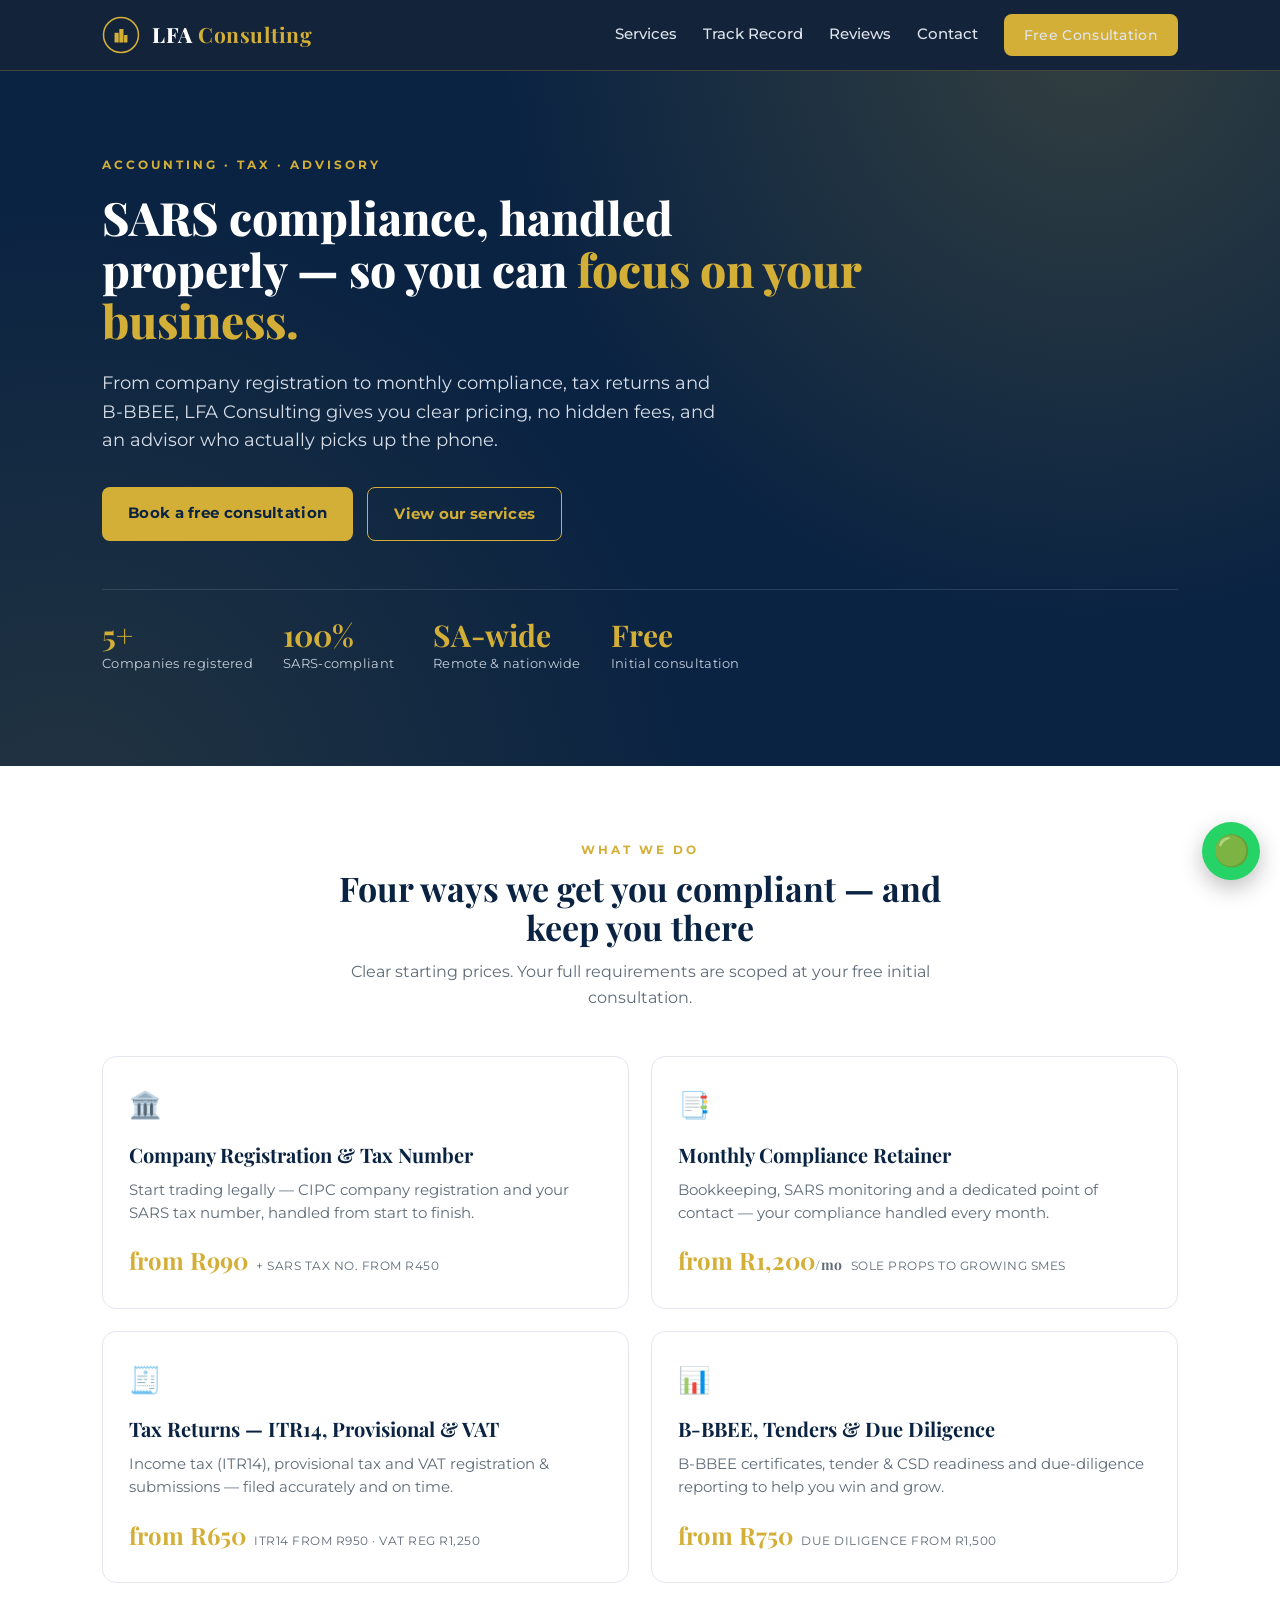
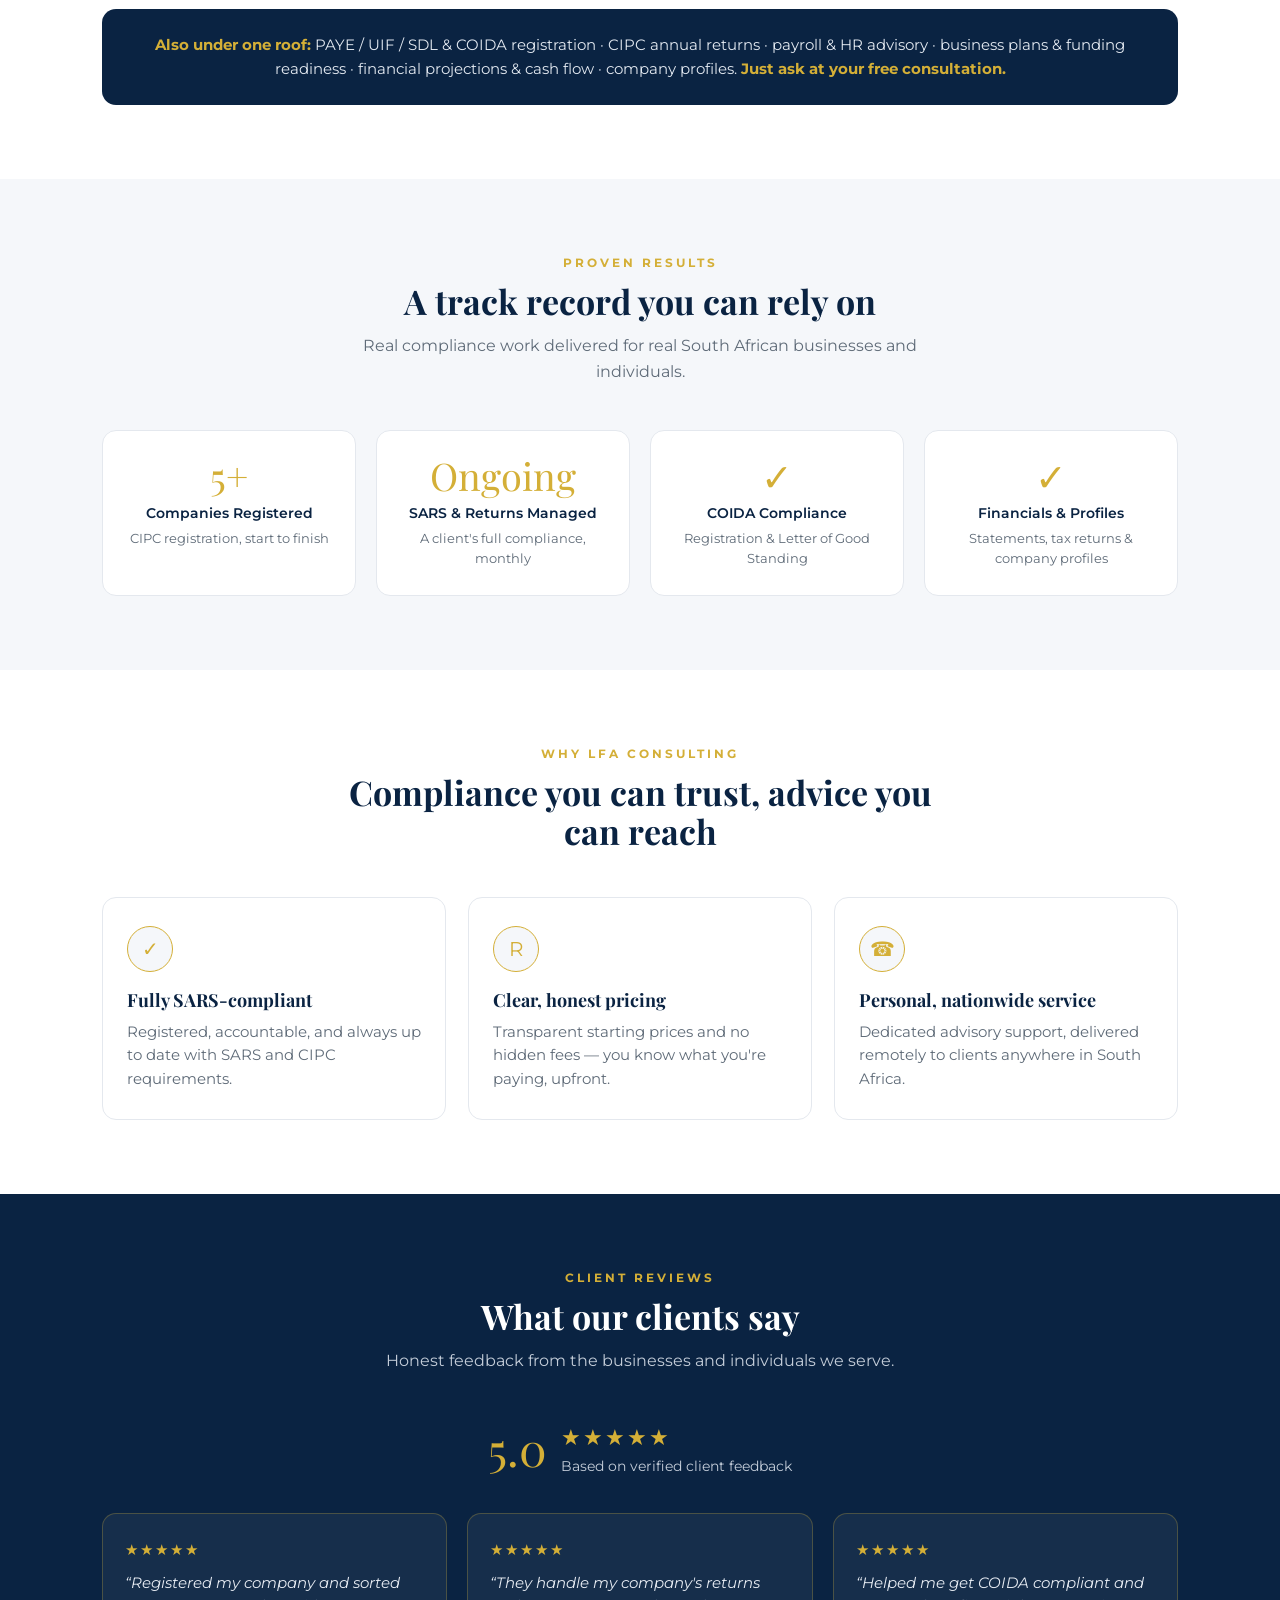
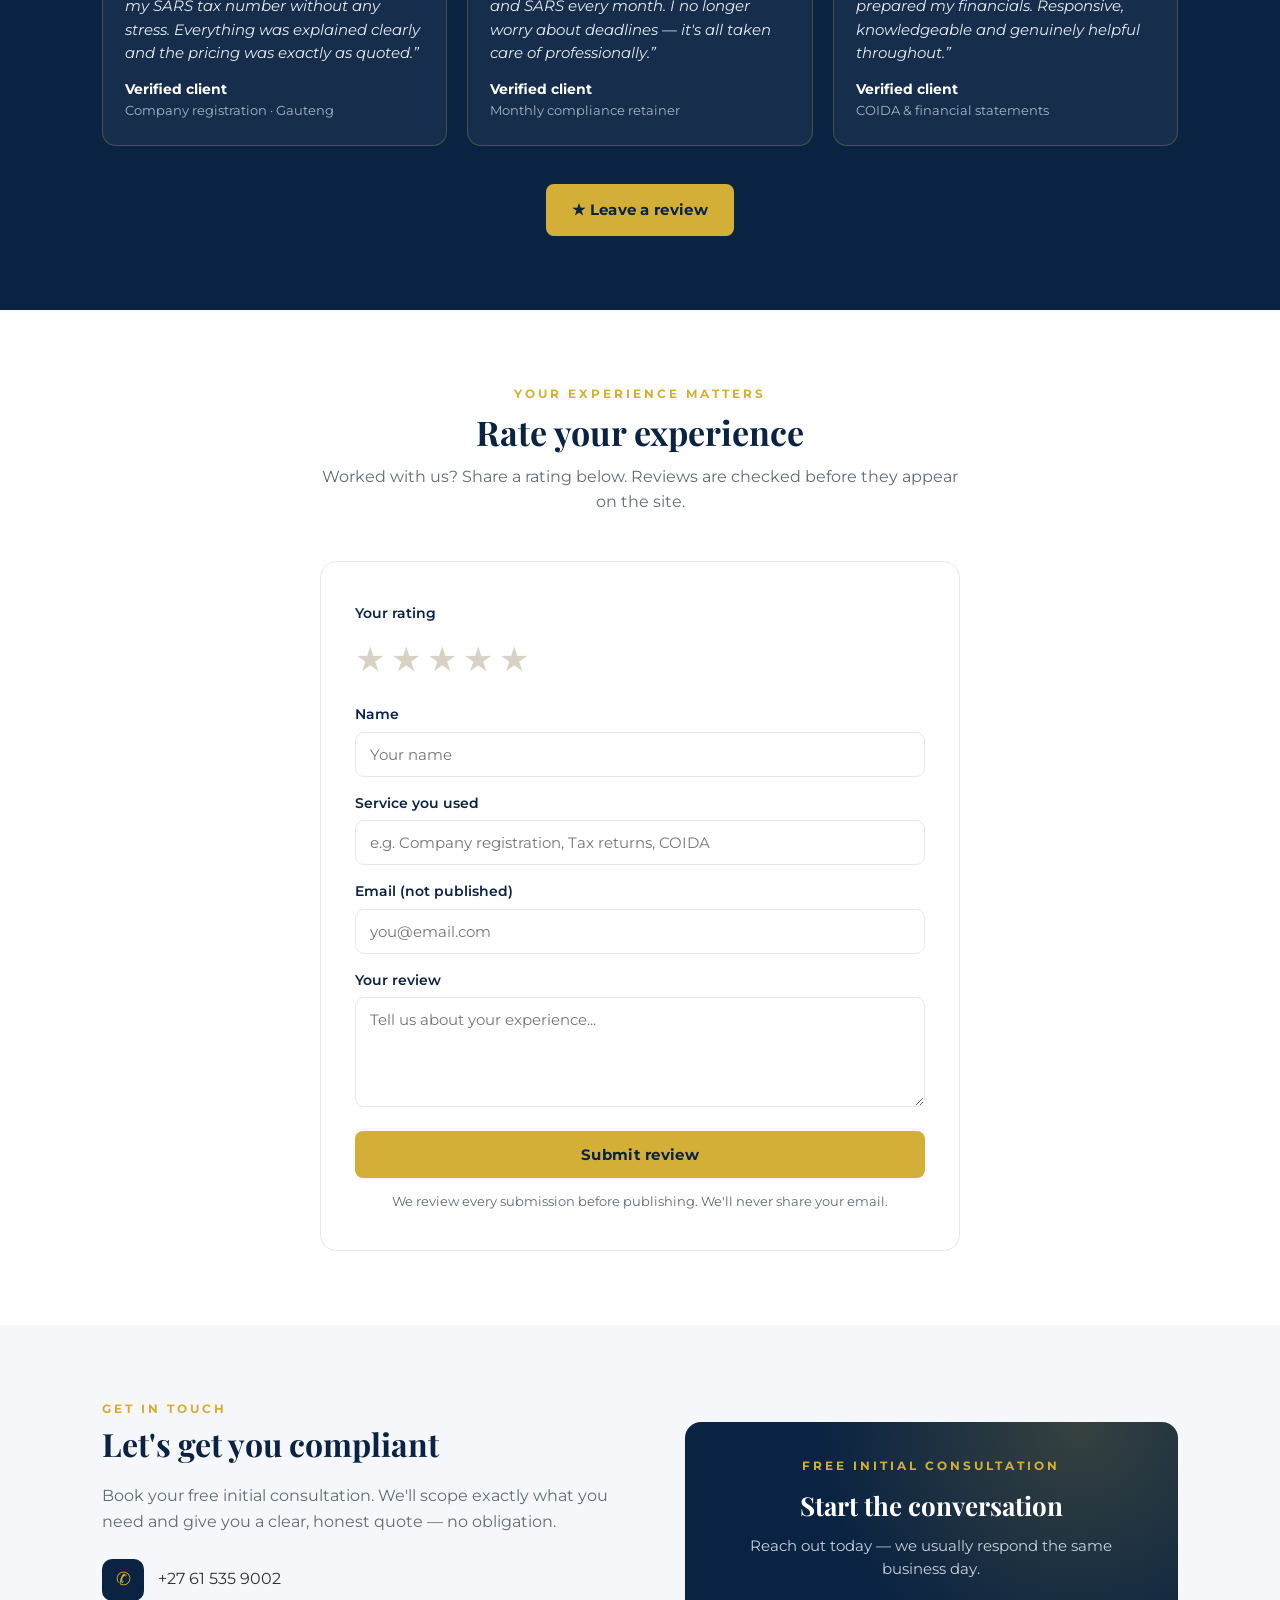
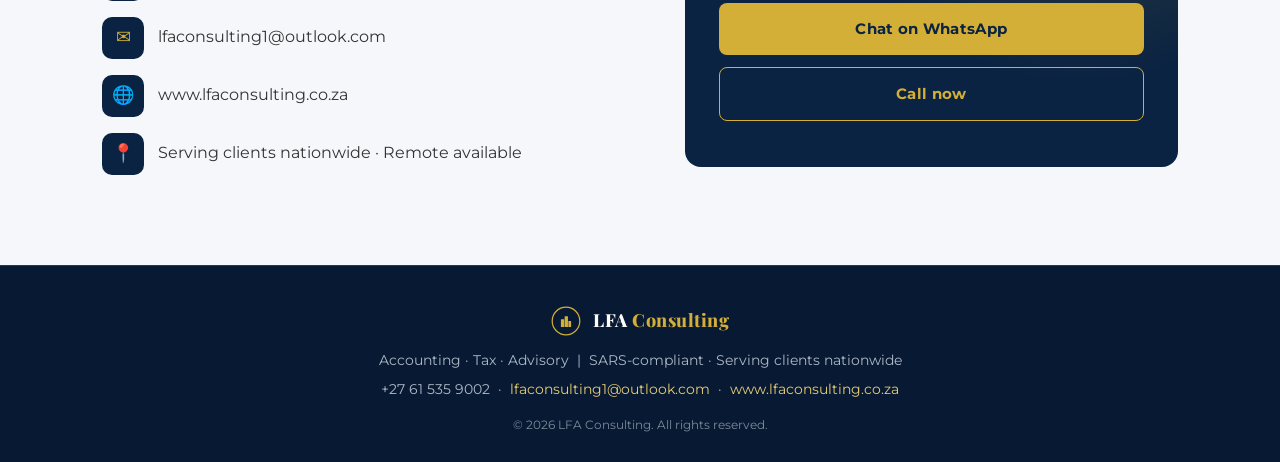
==== index.html @ 78542f68 "Add LFA Consulting website (navy/gold brand, services, reviews, contact) Co-Authored-By: Claude Opus" ====
<!DOCTYPE html>
<html lang="en">
<head>
<meta charset="UTF-8">
<meta name="viewport" content="width=device-width, initial-scale=1.0">
<title>LFA Consulting — Accounting, Tax &amp; Advisory | SARS Compliance Nationwide</title>
<meta name="description" content="LFA Consulting: SARS-compliant accounting, tax and business advisory. Company registration, tax returns, monthly compliance retainers, B-BBEE and tenders. Free initial consultation, nationwide.">
<link rel="preconnect" href="https://fonts.googleapis.com">
<link rel="preconnect" href="https://fonts.gstatic.com" crossorigin>
<link href="https://fonts.googleapis.com/css2?family=Playfair+Display:wght@600;700;800&family=Montserrat:wght@400;500;600;700&display=swap" rel="stylesheet">
<style>
  :root{
    --navy:#0A2342; --navy-2:#081a33; --gold:#D4AF37; --gold-soft:#E6CC74;
    --ink:#333333; --muted:#5f6b78; --line:#e4e8ee; --cream:#f5f7fa; --bg:#ffffff;
  }
  *{margin:0;padding:0;box-sizing:border-box;}
  html{scroll-behavior:smooth;}
  body{font-family:'Montserrat',Arial,sans-serif;color:var(--ink);background:var(--bg);line-height:1.6;-webkit-font-smoothing:antialiased;}
  h1,h2,h3,.serif{font-family:'Playfair Display',Georgia,serif;}
  a{color:inherit;text-decoration:none;}
  .wrap{max-width:1120px;margin:0 auto;padding:0 22px;}
  .gold{color:var(--gold);}
  .btn{display:inline-block;background:var(--gold);color:var(--navy);font-weight:700;padding:14px 26px;border-radius:8px;
    letter-spacing:.3px;transition:.2s;border:none;cursor:pointer;font-size:15px;font-family:inherit;}
  .btn:hover{background:var(--gold-soft);transform:translateY(-1px);}
  .btn-ghost{background:transparent;border:1.6px solid var(--gold);color:var(--gold);}
  .btn-ghost:hover{background:var(--gold);color:var(--navy);}
  .eyebrow{font-size:12px;letter-spacing:3px;text-transform:uppercase;color:var(--gold);font-weight:700;}

  /* NAV */
  header.nav{position:sticky;top:0;z-index:50;background:rgba(12,28,51,.97);backdrop-filter:blur(6px);
    border-bottom:1px solid rgba(212,175,55,.25);}
  .nav .wrap{display:flex;align-items:center;justify-content:space-between;height:70px;}
  .logo{display:flex;align-items:center;gap:12px;color:#fff;}
  .logo .nm{font-family:'Playfair Display',serif;font-weight:800;font-size:21px;letter-spacing:.5px;}
  .logo .nm b{color:var(--gold);}
  .navlinks{display:flex;gap:26px;align-items:center;}
  .navlinks a{color:#dfe5ee;font-size:14.5px;font-weight:500;}
  .navlinks a:hover{color:var(--gold);}
  .navlinks .btn{padding:10px 20px;font-size:14px;}
  .burger{display:none;background:none;border:none;color:#fff;font-size:26px;cursor:pointer;}

  /* HERO */
  .hero{background:var(--navy);color:#fff;position:relative;overflow:hidden;
    background-image:radial-gradient(circle at 85% -5%, rgba(212,175,55,.20), transparent 45%),
                     radial-gradient(circle at 5% 110%, rgba(212,175,55,.12), transparent 45%);}
  .hero .wrap{padding:84px 22px 90px;position:relative;z-index:2;}
  .hero h1{font-size:46px;line-height:1.12;font-weight:800;max-width:760px;margin:18px 0 0;}
  .hero h1 span{color:var(--gold);}
  .hero p.lead{font-size:18px;color:#d7dee8;max-width:620px;margin:22px 0 32px;}
  .hero .cta-row{display:flex;gap:14px;flex-wrap:wrap;}
  .trust{display:flex;gap:30px;flex-wrap:wrap;margin-top:48px;padding-top:30px;border-top:1px solid rgba(255,255,255,.12);}
  .trust .t{min-width:120px;}
  .trust .t b{font-family:'Playfair Display',serif;font-size:30px;color:var(--gold);display:block;line-height:1;}
  .trust .t span{font-size:13px;color:#c4cdd9;letter-spacing:.3px;}

  /* SECTION */
  section{padding:74px 0;}
  .sec-head{text-align:center;max-width:640px;margin:0 auto 46px;}
  .sec-head h2{font-size:34px;color:var(--navy);margin:10px 0 12px;line-height:1.15;}
  .sec-head p{color:var(--muted);font-size:16px;}

  /* SERVICES */
  .cards{display:grid;grid-template-columns:repeat(2,1fr);gap:22px;}
  .scard{background:#fff;border:1px solid var(--line);border-radius:14px;padding:28px 26px;position:relative;transition:.2s;}
  .scard:hover{box-shadow:0 14px 36px rgba(12,28,51,.10);transform:translateY(-3px);border-color:var(--gold-soft);}
  .scard .ic{font-size:26px;}
  .scard h3{font-size:20px;color:var(--navy);margin:12px 0 8px;}
  .scard p{color:var(--muted);font-size:14.5px;}
  .scard .from{margin-top:16px;display:flex;align-items:baseline;gap:8px;}
  .scard .from b{font-family:'Playfair Display',serif;font-size:24px;color:var(--gold);}
  .scard .from small{font-size:12px;text-transform:uppercase;letter-spacing:.5px;color:var(--muted);}
  .alsobar{margin-top:26px;background:var(--navy);color:#e3e9f1;border-radius:14px;padding:24px 30px;font-size:15px;text-align:center;}
  .alsobar b{color:var(--gold);}

  /* TRACK RECORD */
  .record{background:var(--cream);}
  .rgrid{display:grid;grid-template-columns:repeat(4,1fr);gap:20px;margin-top:10px;}
  .ritem{background:#fff;border:1px solid var(--line);border-radius:14px;padding:26px 22px;text-align:center;}
  .ritem .n{font-family:'Playfair Display',serif;font-size:38px;color:var(--gold);line-height:1;}
  .ritem .l{font-size:13.5px;color:var(--navy);font-weight:600;margin-top:8px;}
  .ritem .d{font-size:12.5px;color:var(--muted);margin-top:4px;}

  /* WHY */
  .why-grid{display:grid;grid-template-columns:repeat(3,1fr);gap:22px;}
  .why-c{padding:28px 24px;border-radius:14px;background:#fff;border:1px solid var(--line);}
  .why-c .b{width:46px;height:46px;border-radius:50%;background:var(--cream);border:1.6px solid var(--gold);
    display:flex;align-items:center;justify-content:center;color:var(--gold);font-size:20px;margin-bottom:14px;}
  .why-c h3{font-size:18px;color:var(--navy);margin-bottom:6px;}
  .why-c p{color:var(--muted);font-size:14.5px;}

  /* REVIEWS */
  .reviews{background:var(--navy);color:#fff;}
  .reviews .sec-head h2{color:#fff;}
  .reviews .sec-head p{color:#c4cdd9;}
  .rev-summary{display:flex;align-items:center;justify-content:center;gap:14px;margin-bottom:36px;flex-wrap:wrap;}
  .rev-summary .big{font-family:'Playfair Display',serif;font-size:46px;color:var(--gold);line-height:1;}
  .rev-summary .stars{color:var(--gold);font-size:22px;letter-spacing:2px;}
  .rev-summary .cnt{color:#c4cdd9;font-size:14px;}
  .revgrid{display:grid;grid-template-columns:repeat(3,1fr);gap:20px;}
  .revcard{background:rgba(255,255,255,.05);border:1px solid rgba(212,175,55,.28);border-radius:14px;padding:24px 22px;}
  .revcard .stars{color:var(--gold);font-size:15px;letter-spacing:2px;margin-bottom:10px;}
  .revcard p{font-size:14.5px;color:#e7ecf3;font-style:italic;}
  .revcard .who{margin-top:14px;font-size:13.5px;}
  .revcard .who b{color:#fff;}
  .revcard .who span{color:#a9b4c4;display:block;font-size:12.5px;}
  .rev-cta{text-align:center;margin-top:38px;}

  /* FORM */
  .form-wrap{max-width:640px;margin:0 auto;background:#fff;border:1px solid var(--line);border-radius:16px;padding:38px 34px;}
  .stars-input{display:flex;gap:6px;font-size:34px;color:#d7d2c4;cursor:pointer;margin:6px 0 18px;}
  .stars-input .s{transition:.15s;}
  .stars-input .s.on{color:var(--gold);}
  .field{margin-bottom:16px;}
  .field label{display:block;font-size:13.5px;font-weight:600;color:var(--navy);margin-bottom:6px;}
  .field input,.field textarea{width:100%;border:1.4px solid var(--line);border-radius:9px;padding:12px 14px;font-family:inherit;font-size:15px;color:var(--ink);background:var(--bg);}
  .field input:focus,.field textarea:focus{outline:none;border-color:var(--gold);background:#fff;}
  .field textarea{min-height:110px;resize:vertical;}
  .form-note{font-size:12.5px;color:var(--muted);margin-top:14px;text-align:center;}
  .ok-msg{display:none;background:#eaf6ed;border:1px solid #b7e0c2;color:#1c6b34;padding:16px;border-radius:10px;text-align:center;font-size:14.5px;margin-top:16px;}

  /* CONTACT */
  .contact{background:var(--cream);}
  .cgrid{display:grid;grid-template-columns:1.1fr 1fr;gap:40px;align-items:center;}
  .cinfo h2{font-size:32px;color:var(--navy);margin-bottom:14px;}
  .cinfo p{color:var(--muted);margin-bottom:24px;font-size:16px;}
  .cline{display:flex;align-items:center;gap:14px;margin-bottom:16px;font-size:15.5px;}
  .cline .k{width:42px;height:42px;border-radius:10px;background:var(--navy);color:var(--gold);display:flex;align-items:center;justify-content:center;font-size:18px;flex:0 0 auto;}
  .cline a:hover{color:var(--gold);}
  .cpanel{background:var(--navy);color:#fff;border-radius:16px;padding:34px;text-align:center;
    background-image:radial-gradient(circle at 80% 0%, rgba(212,175,55,.22), transparent 50%);}
  .cpanel .eyebrow{margin-bottom:10px;}
  .cpanel h3{font-size:26px;margin-bottom:8px;}
  .cpanel p{color:#c8d1dd;font-size:14.5px;margin-bottom:22px;}
  .cpanel .btn{width:100%;margin-bottom:12px;}

  /* FOOTER */
  footer{background:var(--navy-2);color:#aeb8c6;padding:40px 0 28px;text-align:center;font-size:13.5px;border-top:1px solid rgba(212,175,55,.2);}
  footer .logo{justify-content:center;margin-bottom:14px;}
  footer a{color:var(--gold-soft);}

  /* WHATSAPP FLOAT */
  .wa{position:fixed;right:20px;bottom:20px;z-index:60;background:#25D366;color:#fff;width:58px;height:58px;border-radius:50%;
    display:flex;align-items:center;justify-content:center;font-size:30px;box-shadow:0 8px 22px rgba(0,0,0,.25);transition:.2s;}
  .wa:hover{transform:scale(1.08);}

  @media(max-width:860px){
    .navlinks{display:none;} .burger{display:block;}
    .navlinks.open{display:flex;position:absolute;top:70px;left:0;right:0;flex-direction:column;background:var(--navy);padding:18px 22px;gap:16px;border-bottom:1px solid rgba(212,175,55,.25);}
    .hero h1{font-size:34px;} .cards,.why-grid,.revgrid{grid-template-columns:1fr;}
    .rgrid{grid-template-columns:1fr 1fr;} .cgrid{grid-template-columns:1fr;} .sec-head h2{font-size:27px;}
  }
</style>
</head>
<body>

<!-- NAV -->
<header class="nav">
  <div class="wrap">
    <a class="logo" href="#top">
      <svg width="38" height="38" viewBox="0 0 100 100" fill="none">
        <circle cx="50" cy="50" r="46" stroke="#D4AF37" stroke-width="4"/>
        <g fill="#D4AF37"><rect x="33" y="44" width="11" height="26" rx="1"/><rect x="45.5" y="34" width="11" height="36" rx="1"/><rect x="58" y="50" width="9" height="20" rx="1"/></g>
      </svg>
      <span class="nm">LFA <b>Consulting</b></span>
    </a>
    <nav class="navlinks" id="menu">
      <a href="#services">Services</a>
      <a href="#record">Track Record</a>
      <a href="#reviews">Reviews</a>
      <a href="#contact">Contact</a>
      <a href="#contact" class="btn">Free Consultation</a>
    </nav>
    <button class="burger" onclick="document.getElementById('menu').classList.toggle('open')">☰</button>
  </div>
</header>

<!-- HERO -->
<section class="hero" id="top" style="padding:0">
  <div class="wrap">
    <div class="eyebrow">Accounting · Tax · Advisory</div>
    <h1>SARS compliance, handled properly — so you can <span>focus on your business.</span></h1>
    <p class="lead">From company registration to monthly compliance, tax returns and B-BBEE, LFA Consulting gives you clear pricing, no hidden fees, and an advisor who actually picks up the phone.</p>
    <div class="cta-row">
      <a href="#contact" class="btn">Book a free consultation</a>
      <a href="#services" class="btn btn-ghost">View our services</a>
    </div>
    <div class="trust">
      <div class="t"><b>5+</b><span>Companies registered</span></div>
      <div class="t"><b>100%</b><span>SARS-compliant</span></div>
      <div class="t"><b>SA-wide</b><span>Remote &amp; nationwide</span></div>
      <div class="t"><b>Free</b><span>Initial consultation</span></div>
    </div>
  </div>
</section>

<!-- SERVICES -->
<section id="services">
  <div class="wrap">
    <div class="sec-head">
      <div class="eyebrow">What we do</div>
      <h2>Four ways we get you compliant — and keep you there</h2>
      <p>Clear starting prices. Your full requirements are scoped at your free initial consultation.</p>
    </div>
    <div class="cards">
      <div class="scard">
        <div class="ic">🏛️</div>
        <h3>Company Registration &amp; Tax Number</h3>
        <p>Start trading legally — CIPC company registration and your SARS tax number, handled from start to finish.</p>
        <div class="from"><b>from R990</b><small>+ SARS Tax No. from R450</small></div>
      </div>
      <div class="scard">
        <div class="ic">📑</div>
        <h3>Monthly Compliance Retainer</h3>
        <p>Bookkeeping, SARS monitoring and a dedicated point of contact — your compliance handled every month.</p>
        <div class="from"><b>from R1,200<small style="font-size:14px;text-transform:none">/mo</small></b><small>Sole props to growing SMEs</small></div>
      </div>
      <div class="scard">
        <div class="ic">🧾</div>
        <h3>Tax Returns — ITR14, Provisional &amp; VAT</h3>
        <p>Income tax (ITR14), provisional tax and VAT registration &amp; submissions — filed accurately and on time.</p>
        <div class="from"><b>from R650</b><small>ITR14 from R950 · VAT reg R1,250</small></div>
      </div>
      <div class="scard">
        <div class="ic">📊</div>
        <h3>B-BBEE, Tenders &amp; Due Diligence</h3>
        <p>B-BBEE certificates, tender &amp; CSD readiness and due-diligence reporting to help you win and grow.</p>
        <div class="from"><b>from R750</b><small>Due diligence from R1,500</small></div>
      </div>
    </div>
    <div class="alsobar">
      <b>Also under one roof:</b> PAYE / UIF / SDL &amp; COIDA registration · CIPC annual returns · payroll &amp; HR advisory ·
      business plans &amp; funding readiness · financial projections &amp; cash flow · company profiles.
      <b> Just ask at your free consultation.</b>
    </div>
  </div>
</section>

<!-- TRACK RECORD -->
<section class="record" id="record">
  <div class="wrap">
    <div class="sec-head">
      <div class="eyebrow">Proven results</div>
      <h2>A track record you can rely on</h2>
      <p>Real compliance work delivered for real South African businesses and individuals.</p>
    </div>
    <div class="rgrid">
      <div class="ritem"><div class="n">5+</div><div class="l">Companies Registered</div><div class="d">CIPC registration, start to finish</div></div>
      <div class="ritem"><div class="n">Ongoing</div><div class="l">SARS &amp; Returns Managed</div><div class="d">A client's full compliance, monthly</div></div>
      <div class="ritem"><div class="n">✓</div><div class="l">COIDA Compliance</div><div class="d">Registration &amp; Letter of Good Standing</div></div>
      <div class="ritem"><div class="n">✓</div><div class="l">Financials &amp; Profiles</div><div class="d">Statements, tax returns &amp; company profiles</div></div>
    </div>
  </div>
</section>

<!-- WHY -->
<section id="why">
  <div class="wrap">
    <div class="sec-head">
      <div class="eyebrow">Why LFA Consulting</div>
      <h2>Compliance you can trust, advice you can reach</h2>
    </div>
    <div class="why-grid">
      <div class="why-c"><div class="b">✓</div><h3>Fully SARS-compliant</h3><p>Registered, accountable, and always up to date with SARS and CIPC requirements.</p></div>
      <div class="why-c"><div class="b">R</div><h3>Clear, honest pricing</h3><p>Transparent starting prices and no hidden fees — you know what you're paying, upfront.</p></div>
      <div class="why-c"><div class="b">☎</div><h3>Personal, nationwide service</h3><p>Dedicated advisory support, delivered remotely to clients anywhere in South Africa.</p></div>
    </div>
  </div>
</section>

<!-- REVIEWS -->
<section class="reviews" id="reviews">
  <div class="wrap">
    <div class="sec-head">
      <div class="eyebrow">Client reviews</div>
      <h2>What our clients say</h2>
      <p>Honest feedback from the businesses and individuals we serve.</p>
    </div>

    <div class="rev-summary">
      <div class="big" id="avgScore">5.0</div>
      <div>
        <div class="stars" id="avgStars">★★★★★</div>
        <div class="cnt" id="revCount">Based on verified client feedback</div>
      </div>
    </div>

    <!-- Approved reviews. To add a real one: copy a block, edit the stars/quote/name, paste it in. -->
    <div class="revgrid" id="revGrid">
      <div class="revcard">
        <div class="stars">★★★★★</div>
        <p>“Registered my company and sorted my SARS tax number without any stress. Everything was explained clearly and the pricing was exactly as quoted.”</p>
        <div class="who"><b>Verified client</b><span>Company registration · Gauteng</span></div>
      </div>
      <div class="revcard">
        <div class="stars">★★★★★</div>
        <p>“They handle my company's returns and SARS every month. I no longer worry about deadlines — it's all taken care of professionally.”</p>
        <div class="who"><b>Verified client</b><span>Monthly compliance retainer</span></div>
      </div>
      <div class="revcard">
        <div class="stars">★★★★★</div>
        <p>“Helped me get COIDA compliant and prepared my financials. Responsive, knowledgeable and genuinely helpful throughout.”</p>
        <div class="who"><b>Verified client</b><span>COIDA &amp; financial statements</span></div>
      </div>
    </div>

    <div class="rev-cta">
      <a href="#review-form" class="btn">★ Leave a review</a>
    </div>
  </div>
</section>

<!-- LEAVE A REVIEW -->
<section id="review-form">
  <div class="wrap">
    <div class="sec-head">
      <div class="eyebrow">Your experience matters</div>
      <h2>Rate your experience</h2>
      <p>Worked with us? Share a rating below. Reviews are checked before they appear on the site.</p>
    </div>

    <div class="form-wrap">
      <!-- IMPORTANT: replace the action URL with your own free Formspree endpoint (see setup notes). -->
      <form id="reviewForm" action="https://formspree.io/f/YOUR_FORM_ID" method="POST">
        <label style="font-size:13.5px;font-weight:600;color:var(--navy);">Your rating</label>
        <div class="stars-input" id="starInput">
          <span class="s" data-v="1">★</span><span class="s" data-v="2">★</span><span class="s" data-v="3">★</span><span class="s" data-v="4">★</span><span class="s" data-v="5">★</span>
        </div>
        <input type="hidden" name="rating" id="ratingField" value="">

        <div class="field"><label>Name</label><input type="text" name="name" required placeholder="Your name"></div>
        <div class="field"><label>Service you used</label><input type="text" name="service" placeholder="e.g. Company registration, Tax returns, COIDA"></div>
        <div class="field"><label>Email (not published)</label><input type="email" name="email" required placeholder="you@email.com"></div>
        <div class="field"><label>Your review</label><textarea name="review" required placeholder="Tell us about your experience..."></textarea></div>

        <button type="submit" class="btn" style="width:100%">Submit review</button>
        <div class="form-note">We review every submission before publishing. We'll never share your email.</div>
      </form>
      <div class="ok-msg" id="okMsg">✓ Thank you! Your review has been sent and will appear after a quick check.</div>
    </div>
  </div>
</section>

<!-- CONTACT -->
<section class="contact" id="contact">
  <div class="wrap">
    <div class="cgrid">
      <div class="cinfo">
        <div class="eyebrow">Get in touch</div>
        <h2>Let's get you compliant</h2>
        <p>Book your free initial consultation. We'll scope exactly what you need and give you a clear, honest quote — no obligation.</p>
        <div class="cline"><div class="k">✆</div><a href="tel:+27615359002">+27 61 535 9002</a></div>
        <div class="cline"><div class="k">✉</div><a href="mailto:lfaconsulting1@outlook.com">lfaconsulting1@outlook.com</a></div>
        <div class="cline"><div class="k">🌐</div><a href="https://www.lfaconsulting.co.za">www.lfaconsulting.co.za</a></div>
        <div class="cline"><div class="k">📍</div><span>Serving clients nationwide · Remote available</span></div>
      </div>
      <div class="cpanel">
        <div class="eyebrow" style="color:var(--gold)">Free initial consultation</div>
        <h3>Start the conversation</h3>
        <p>Reach out today — we usually respond the same business day.</p>
        <a href="https://wa.me/27615359002?text=Hi%20LFA%20Consulting%2C%20I%27d%20like%20a%20free%20consultation." class="btn">Chat on WhatsApp</a>
        <a href="tel:+27615359002" class="btn btn-ghost" style="width:100%">Call now</a>
      </div>
    </div>
  </div>
</section>

<!-- FOOTER -->
<footer>
  <div class="wrap">
    <div class="logo">
      <svg width="30" height="30" viewBox="0 0 100 100" fill="none"><circle cx="50" cy="50" r="46" stroke="#D4AF37" stroke-width="4"/><g fill="#D4AF37"><rect x="33" y="44" width="11" height="26" rx="1"/><rect x="45.5" y="34" width="11" height="36" rx="1"/><rect x="58" y="50" width="9" height="20" rx="1"/></g></svg>
      <span class="nm" style="font-family:'Playfair Display',serif;font-weight:800;font-size:18px;color:#fff;">LFA <span class="gold">Consulting</span></span>
    </div>
    <p>Accounting · Tax · Advisory &nbsp;|&nbsp; SARS-compliant · Serving clients nationwide</p>
    <p style="margin-top:8px">+27 61 535 9002 &nbsp;·&nbsp; <a href="mailto:lfaconsulting1@outlook.com">lfaconsulting1@outlook.com</a> &nbsp;·&nbsp; <a href="https://www.lfaconsulting.co.za">www.lfaconsulting.co.za</a></p>
    <p style="margin-top:14px;font-size:12px;color:#7e8a99">© <span id="yr"></span> LFA Consulting. All rights reserved.</p>
  </div>
</footer>

<a class="wa" href="https://wa.me/27615359002?text=Hi%20LFA%20Consulting%2C%20I%27d%20like%20a%20free%20consultation." title="Chat on WhatsApp">🟢</a>

<script>
  document.getElementById('yr').textContent = new Date().getFullYear();

  // Star rating picker
  var stars = document.querySelectorAll('#starInput .s');
  var ratingField = document.getElementById('ratingField');
  function paint(v){ stars.forEach(function(s){ s.classList.toggle('on', +s.dataset.v <= v); }); }
  stars.forEach(function(s){
    s.addEventListener('mouseenter', function(){ paint(+s.dataset.v); });
    s.addEventListener('click', function(){ ratingField.value = s.dataset.v; paint(+s.dataset.v); });
  });
  document.getElementById('starInput').addEventListener('mouseleave', function(){ paint(+(ratingField.value||0)); });

  // Form submit -> Formspree (AJAX) with graceful fallback
  var form = document.getElementById('reviewForm');
  form.addEventListener('submit', function(e){
    if(!ratingField.value){ e.preventDefault(); alert('Please tap a star rating first.'); return; }
    var action = form.getAttribute('action');
    if(action.indexOf('YOUR_FORM_ID') !== -1){
      // No endpoint configured yet — fall back to opening an email so nothing is lost.
      e.preventDefault();
      var body = 'Rating: '+ratingField.value+'/5%0D%0AName: '+encodeURIComponent(form.name.value)+
                 '%0D%0AService: '+encodeURIComponent(form.service.value)+
                 '%0D%0AEmail: '+encodeURIComponent(form.email.value)+
                 '%0D%0AReview: '+encodeURIComponent(form.review.value);
      window.location.href = 'mailto:lfaconsulting1@outlook.com?subject=New%20website%20review&body='+body;
      return;
    }
    e.preventDefault();
    fetch(action, { method:'POST', body:new FormData(form), headers:{'Accept':'application/json'} })
      .then(function(r){
        if(r.ok){ form.style.display='none'; document.getElementById('okMsg').style.display='block'; }
        else { form.submit(); }
      }).catch(function(){ form.submit(); });
  });
</script>
</body>
</html>
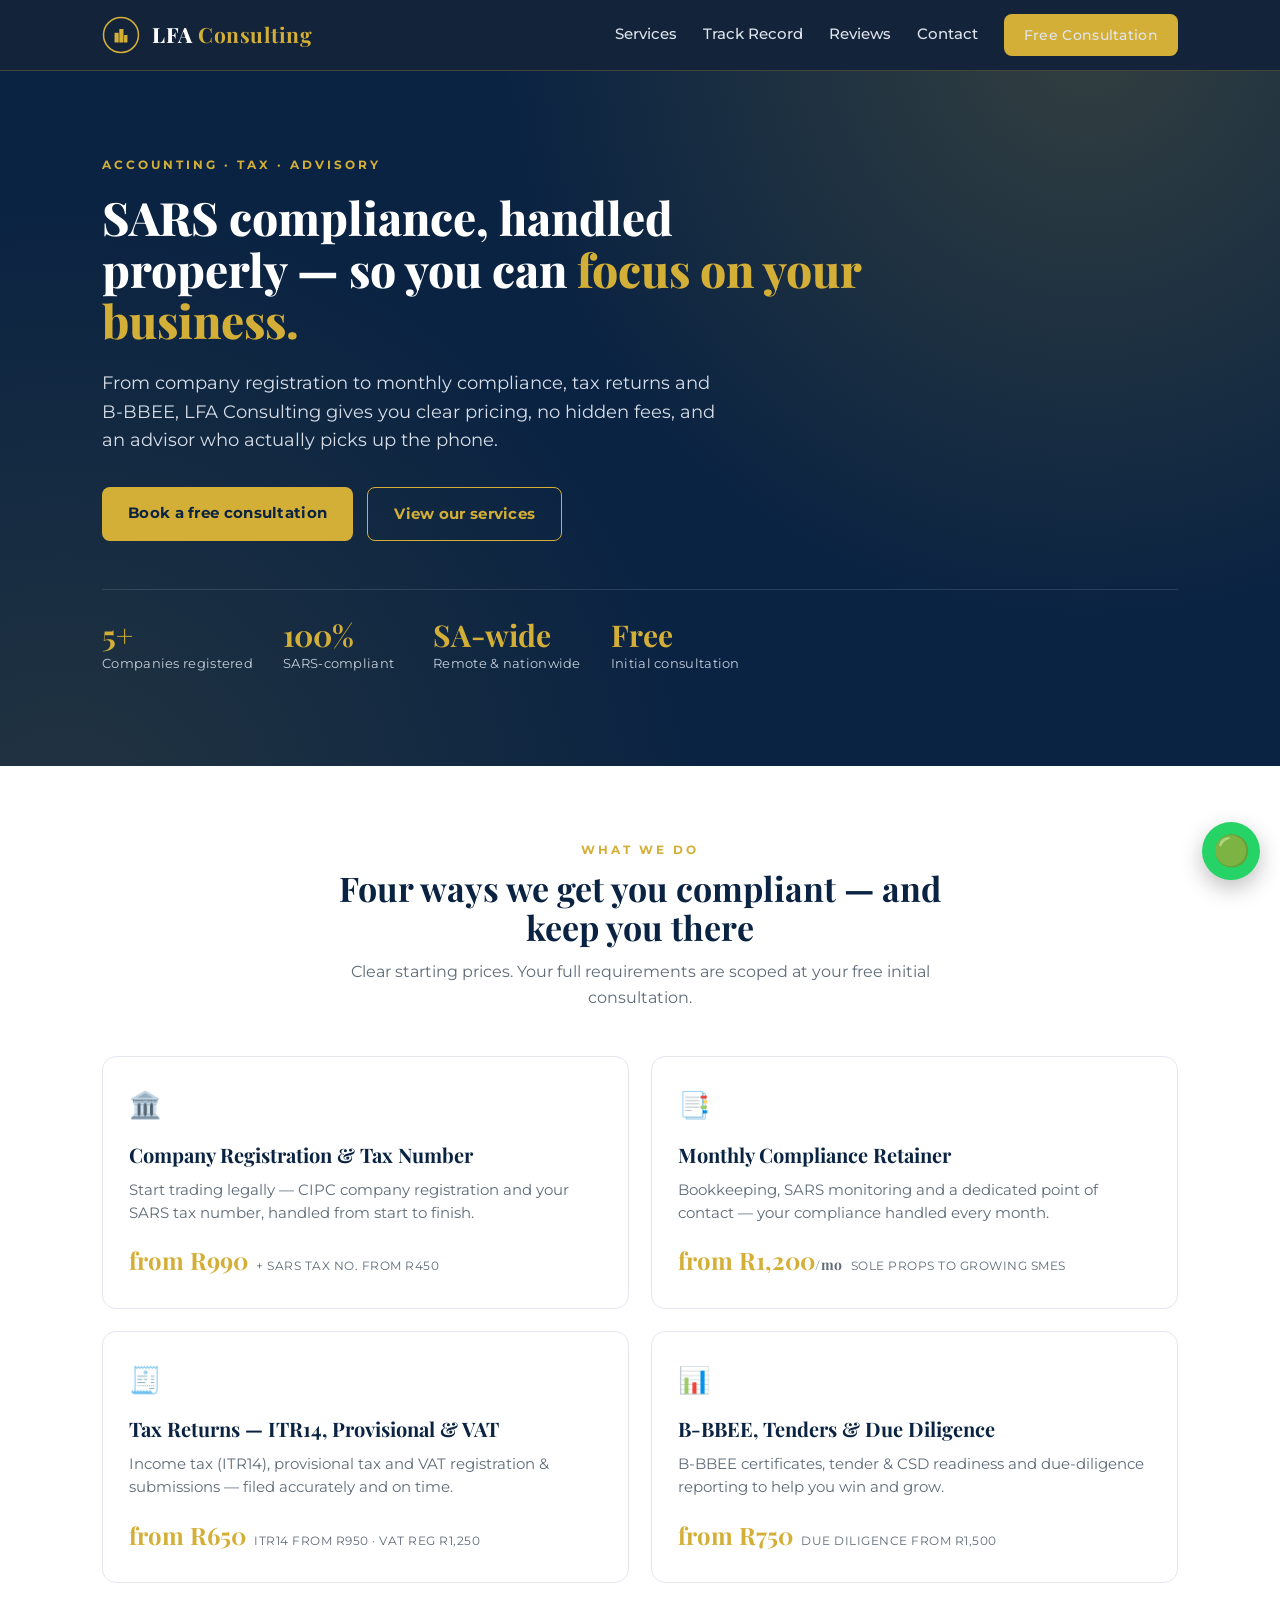
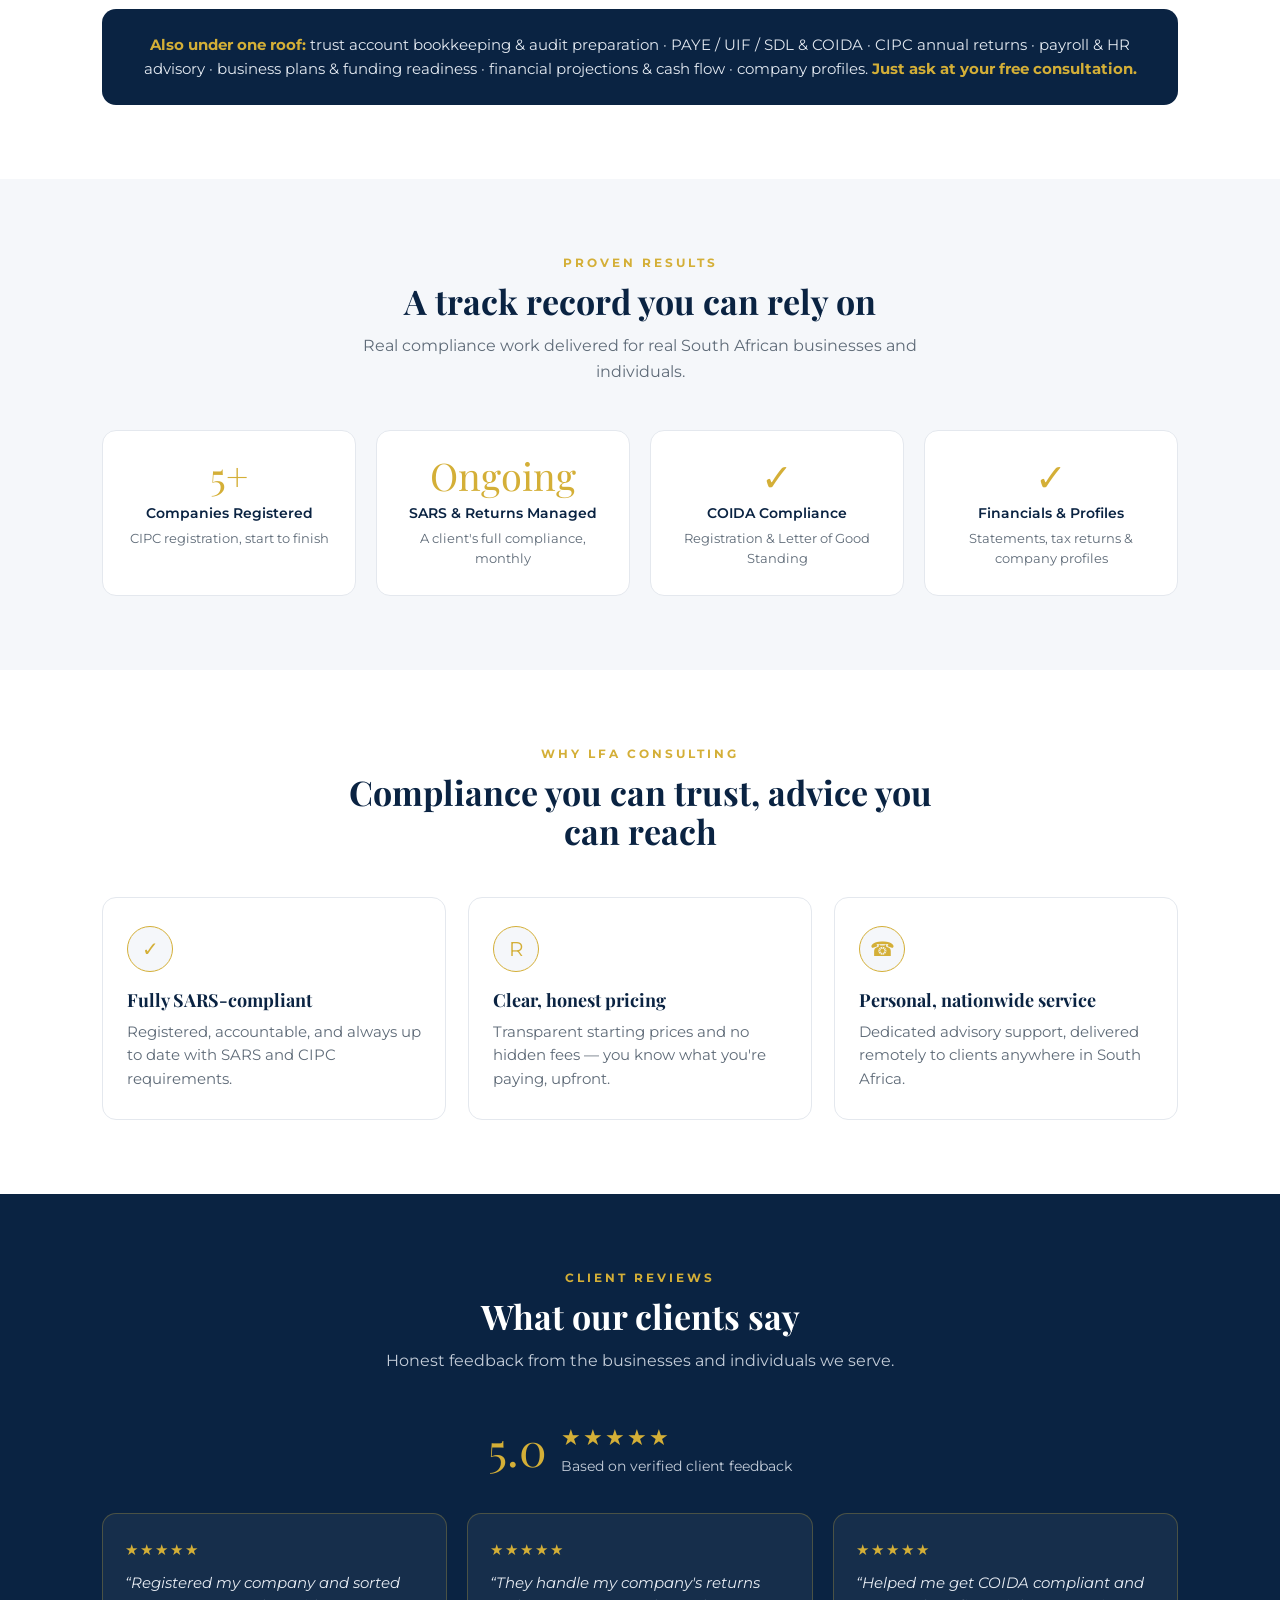
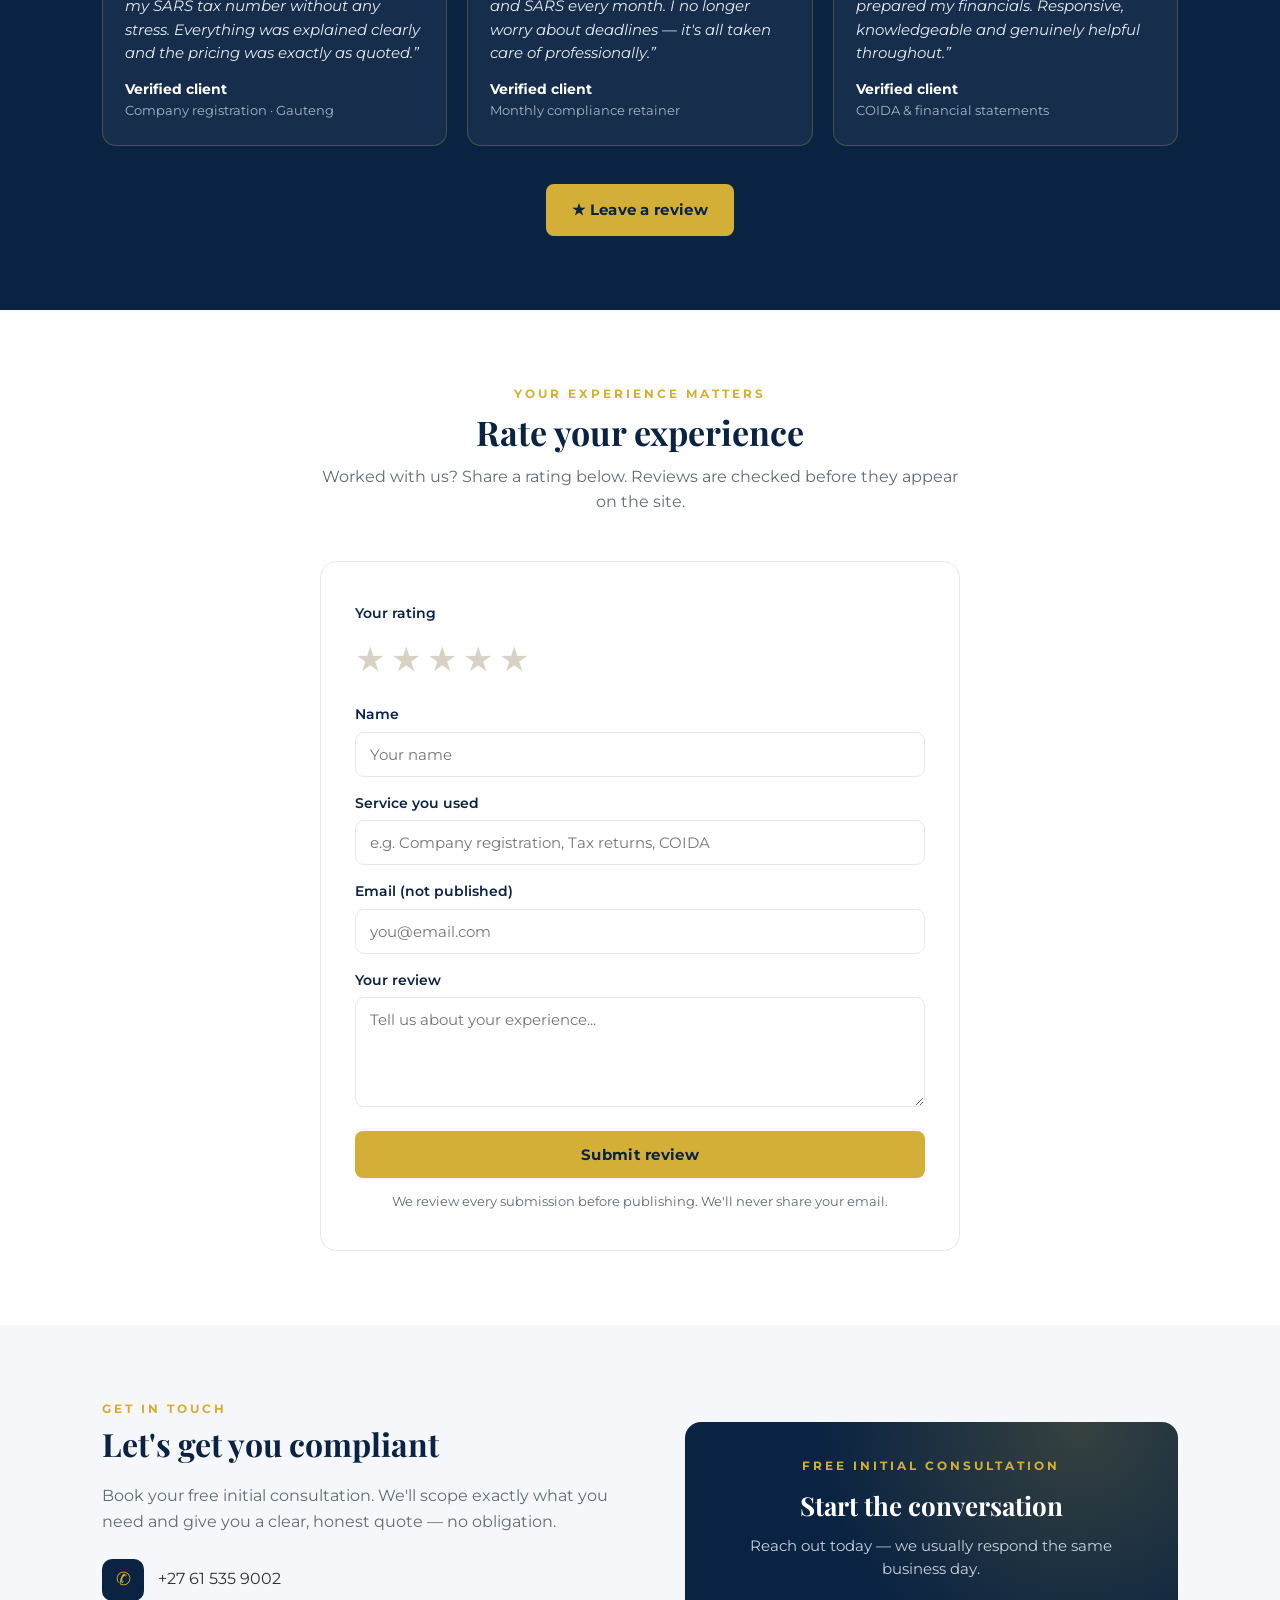
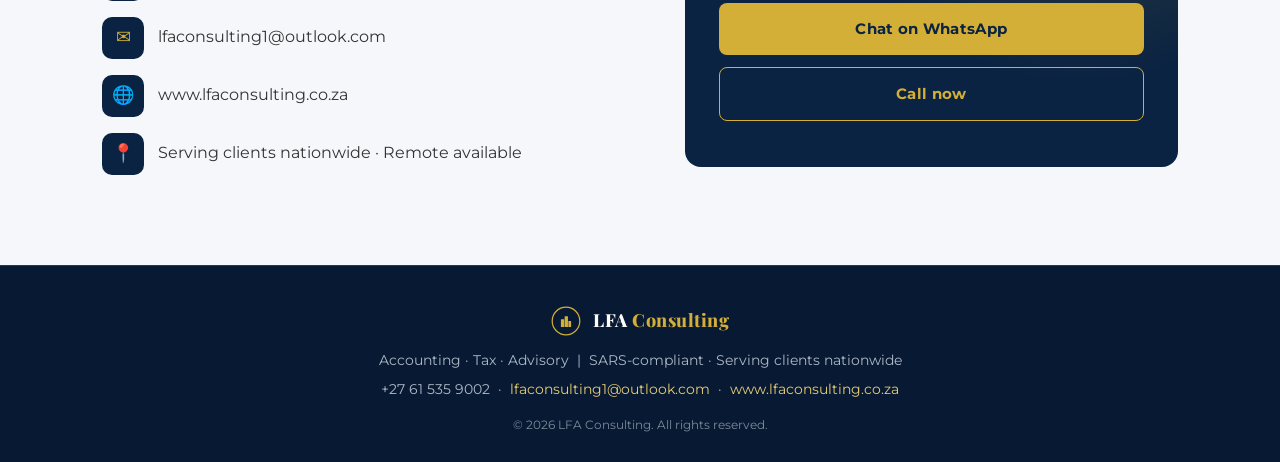
==== commit b3546600: "Add trust account bookkeeping & audit preparation to services line Co-Authored-By: Claude Opus 4.8 <" ====
--- a/index.html
+++ b/index.html
@@ -229,7 +229,7 @@
       </div>
     </div>
     <div class="alsobar">
-      <b>Also under one roof:</b> PAYE / UIF / SDL &amp; COIDA registration · CIPC annual returns · payroll &amp; HR advisory ·
+      <b>Also under one roof:</b> trust account bookkeeping &amp; audit preparation · PAYE / UIF / SDL &amp; COIDA · CIPC annual returns · payroll &amp; HR advisory ·
       business plans &amp; funding readiness · financial projections &amp; cash flow · company profiles.
       <b> Just ask at your free consultation.</b>
     </div>
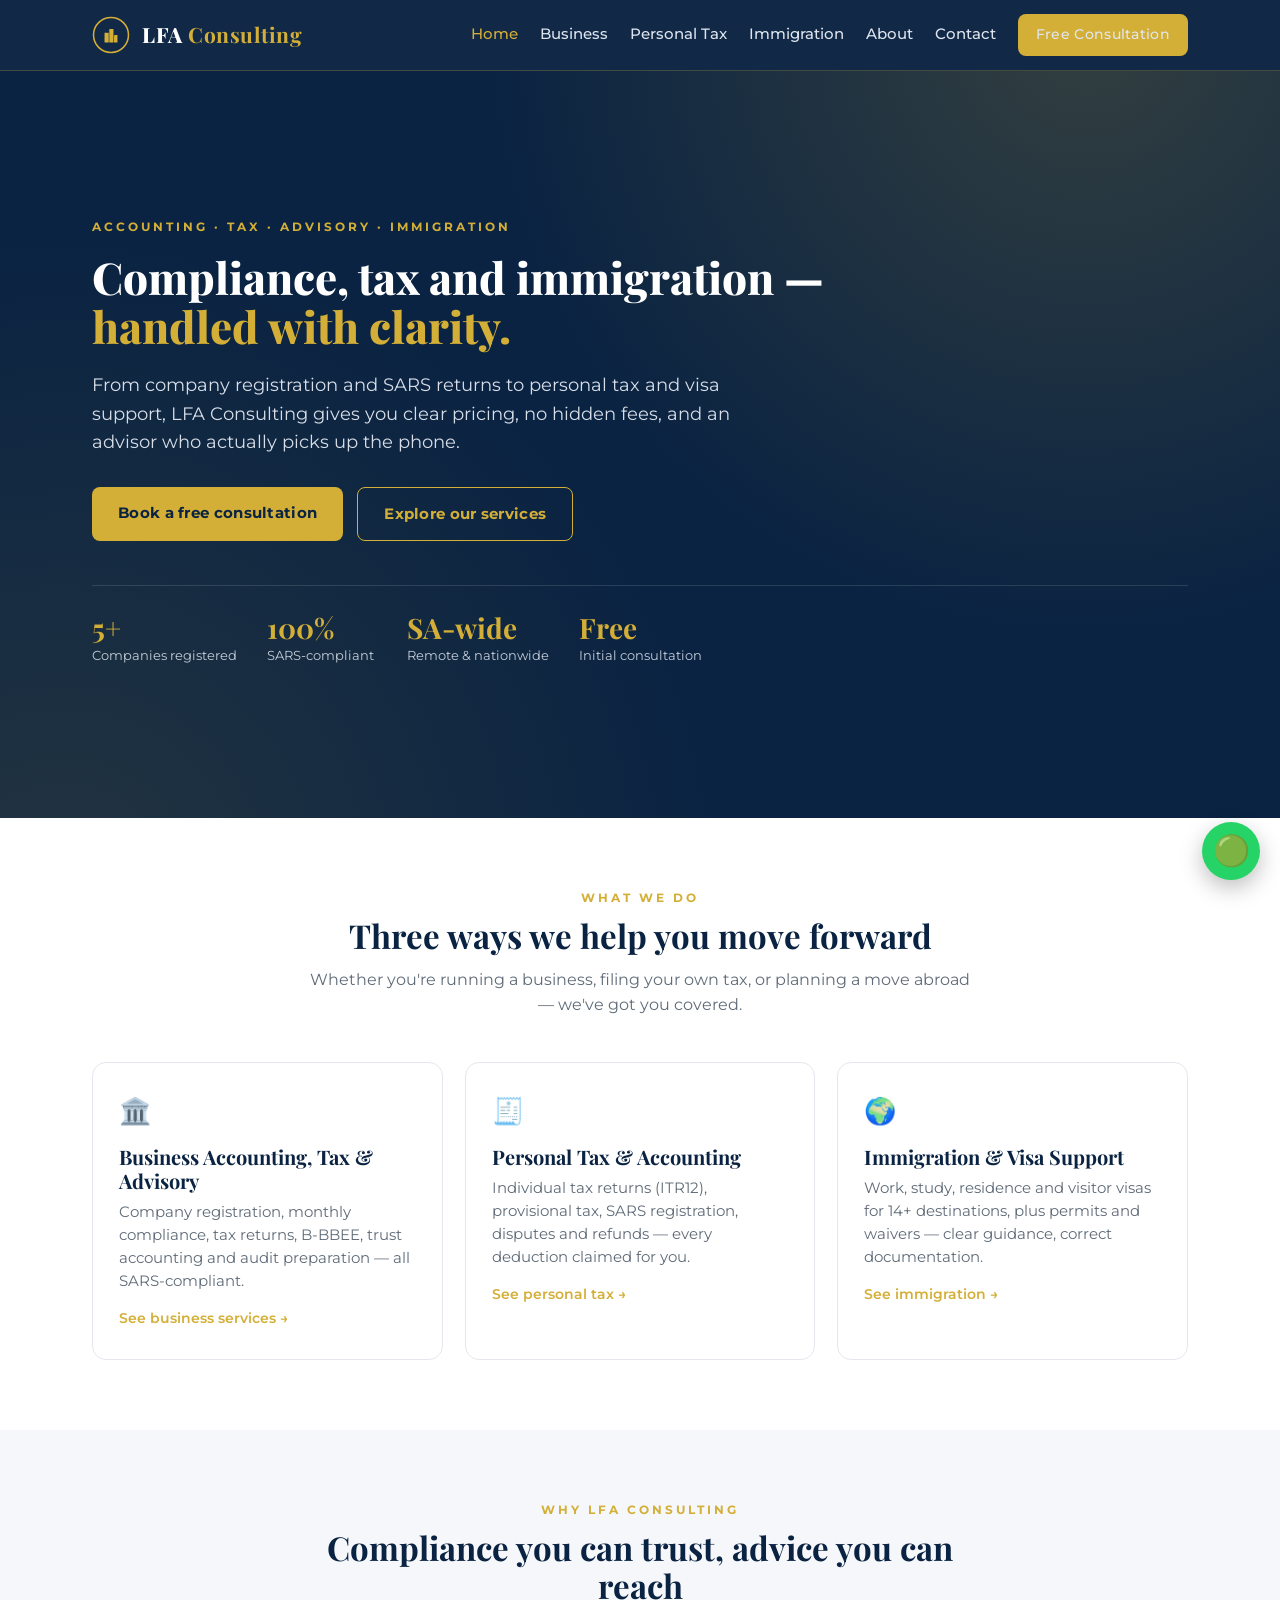
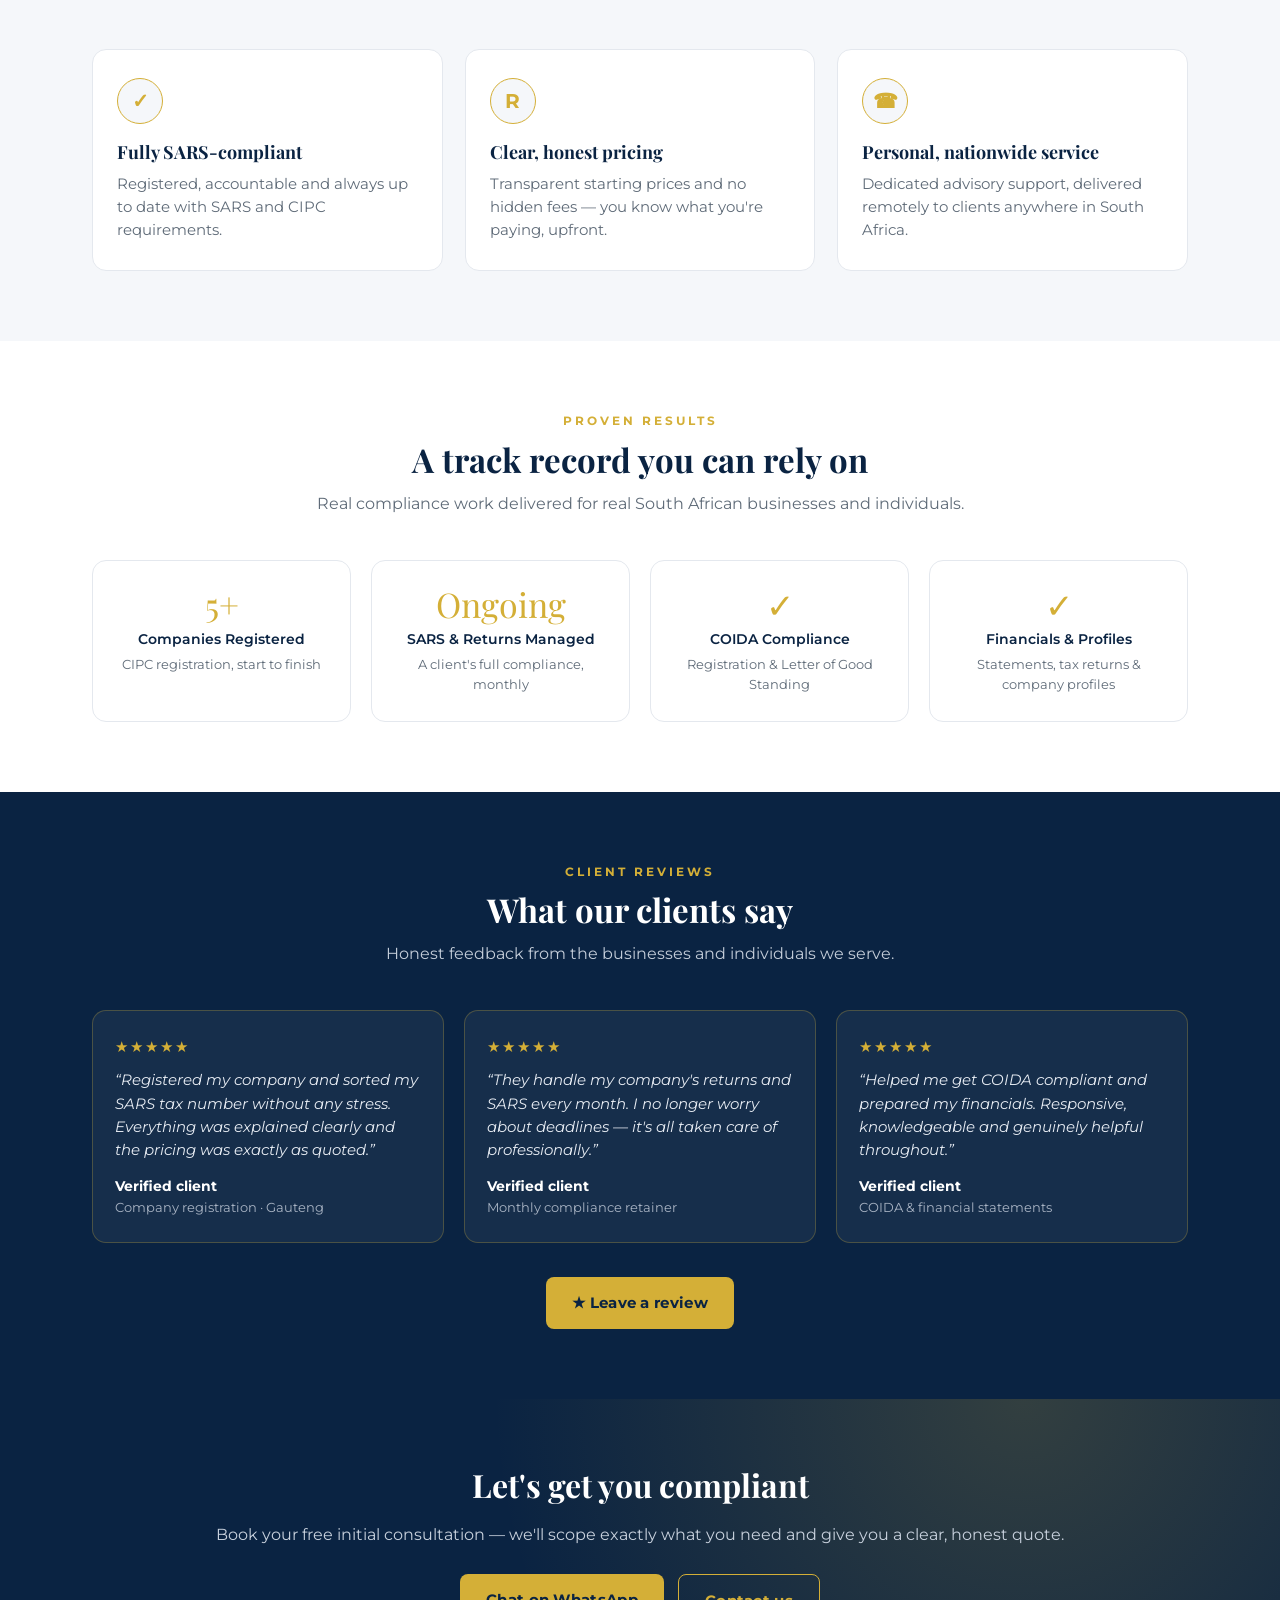
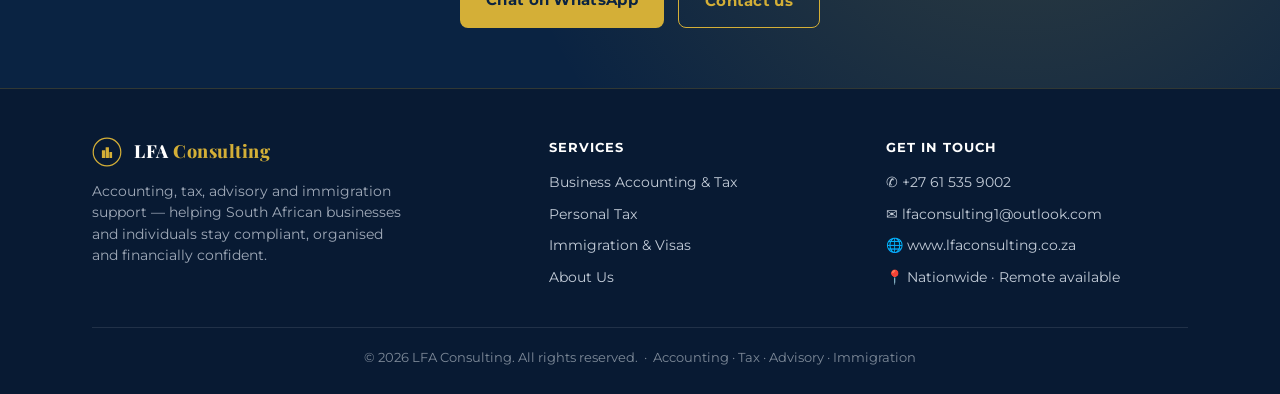
==== commit 8e20693e: "Full multi-page website: Home, Business, Personal Tax, Immigration, About, Contact Co-Authored-By: C" ====
--- a/index.html
+++ b/index.html
@@ -3,187 +3,42 @@
 <head>
 <meta charset="UTF-8">
 <meta name="viewport" content="width=device-width, initial-scale=1.0">
-<title>LFA Consulting — Accounting, Tax &amp; Advisory | SARS Compliance Nationwide</title>
-<meta name="description" content="LFA Consulting: SARS-compliant accounting, tax and business advisory. Company registration, tax returns, monthly compliance retainers, B-BBEE and tenders. Free initial consultation, nationwide.">
+<title>LFA Consulting — Accounting, Tax, Advisory &amp; Immigration | South Africa</title>
+<meta name="description" content="LFA Consulting: SARS-compliant accounting, tax, business advisory and immigration support. Company registration, tax returns, compliance retainers, visas and waivers. Free initial consultation, nationwide.">
 <link rel="preconnect" href="https://fonts.googleapis.com">
 <link rel="preconnect" href="https://fonts.gstatic.com" crossorigin>
 <link href="https://fonts.googleapis.com/css2?family=Playfair+Display:wght@600;700;800&family=Montserrat:wght@400;500;600;700&display=swap" rel="stylesheet">
-<style>
-  :root{
-    --navy:#0A2342; --navy-2:#081a33; --gold:#D4AF37; --gold-soft:#E6CC74;
-    --ink:#333333; --muted:#5f6b78; --line:#e4e8ee; --cream:#f5f7fa; --bg:#ffffff;
-  }
-  *{margin:0;padding:0;box-sizing:border-box;}
-  html{scroll-behavior:smooth;}
-  body{font-family:'Montserrat',Arial,sans-serif;color:var(--ink);background:var(--bg);line-height:1.6;-webkit-font-smoothing:antialiased;}
-  h1,h2,h3,.serif{font-family:'Playfair Display',Georgia,serif;}
-  a{color:inherit;text-decoration:none;}
-  .wrap{max-width:1120px;margin:0 auto;padding:0 22px;}
-  .gold{color:var(--gold);}
-  .btn{display:inline-block;background:var(--gold);color:var(--navy);font-weight:700;padding:14px 26px;border-radius:8px;
-    letter-spacing:.3px;transition:.2s;border:none;cursor:pointer;font-size:15px;font-family:inherit;}
-  .btn:hover{background:var(--gold-soft);transform:translateY(-1px);}
-  .btn-ghost{background:transparent;border:1.6px solid var(--gold);color:var(--gold);}
-  .btn-ghost:hover{background:var(--gold);color:var(--navy);}
-  .eyebrow{font-size:12px;letter-spacing:3px;text-transform:uppercase;color:var(--gold);font-weight:700;}
-
-  /* NAV */
-  header.nav{position:sticky;top:0;z-index:50;background:rgba(12,28,51,.97);backdrop-filter:blur(6px);
-    border-bottom:1px solid rgba(212,175,55,.25);}
-  .nav .wrap{display:flex;align-items:center;justify-content:space-between;height:70px;}
-  .logo{display:flex;align-items:center;gap:12px;color:#fff;}
-  .logo .nm{font-family:'Playfair Display',serif;font-weight:800;font-size:21px;letter-spacing:.5px;}
-  .logo .nm b{color:var(--gold);}
-  .navlinks{display:flex;gap:26px;align-items:center;}
-  .navlinks a{color:#dfe5ee;font-size:14.5px;font-weight:500;}
-  .navlinks a:hover{color:var(--gold);}
-  .navlinks .btn{padding:10px 20px;font-size:14px;}
-  .burger{display:none;background:none;border:none;color:#fff;font-size:26px;cursor:pointer;}
-
-  /* HERO */
-  .hero{background:var(--navy);color:#fff;position:relative;overflow:hidden;
-    background-image:radial-gradient(circle at 85% -5%, rgba(212,175,55,.20), transparent 45%),
-                     radial-gradient(circle at 5% 110%, rgba(212,175,55,.12), transparent 45%);}
-  .hero .wrap{padding:84px 22px 90px;position:relative;z-index:2;}
-  .hero h1{font-size:46px;line-height:1.12;font-weight:800;max-width:760px;margin:18px 0 0;}
-  .hero h1 span{color:var(--gold);}
-  .hero p.lead{font-size:18px;color:#d7dee8;max-width:620px;margin:22px 0 32px;}
-  .hero .cta-row{display:flex;gap:14px;flex-wrap:wrap;}
-  .trust{display:flex;gap:30px;flex-wrap:wrap;margin-top:48px;padding-top:30px;border-top:1px solid rgba(255,255,255,.12);}
-  .trust .t{min-width:120px;}
-  .trust .t b{font-family:'Playfair Display',serif;font-size:30px;color:var(--gold);display:block;line-height:1;}
-  .trust .t span{font-size:13px;color:#c4cdd9;letter-spacing:.3px;}
-
-  /* SECTION */
-  section{padding:74px 0;}
-  .sec-head{text-align:center;max-width:640px;margin:0 auto 46px;}
-  .sec-head h2{font-size:34px;color:var(--navy);margin:10px 0 12px;line-height:1.15;}
-  .sec-head p{color:var(--muted);font-size:16px;}
-
-  /* SERVICES */
-  .cards{display:grid;grid-template-columns:repeat(2,1fr);gap:22px;}
-  .scard{background:#fff;border:1px solid var(--line);border-radius:14px;padding:28px 26px;position:relative;transition:.2s;}
-  .scard:hover{box-shadow:0 14px 36px rgba(12,28,51,.10);transform:translateY(-3px);border-color:var(--gold-soft);}
-  .scard .ic{font-size:26px;}
-  .scard h3{font-size:20px;color:var(--navy);margin:12px 0 8px;}
-  .scard p{color:var(--muted);font-size:14.5px;}
-  .scard .from{margin-top:16px;display:flex;align-items:baseline;gap:8px;}
-  .scard .from b{font-family:'Playfair Display',serif;font-size:24px;color:var(--gold);}
-  .scard .from small{font-size:12px;text-transform:uppercase;letter-spacing:.5px;color:var(--muted);}
-  .alsobar{margin-top:26px;background:var(--navy);color:#e3e9f1;border-radius:14px;padding:24px 30px;font-size:15px;text-align:center;}
-  .alsobar b{color:var(--gold);}
-
-  /* TRACK RECORD */
-  .record{background:var(--cream);}
-  .rgrid{display:grid;grid-template-columns:repeat(4,1fr);gap:20px;margin-top:10px;}
-  .ritem{background:#fff;border:1px solid var(--line);border-radius:14px;padding:26px 22px;text-align:center;}
-  .ritem .n{font-family:'Playfair Display',serif;font-size:38px;color:var(--gold);line-height:1;}
-  .ritem .l{font-size:13.5px;color:var(--navy);font-weight:600;margin-top:8px;}
-  .ritem .d{font-size:12.5px;color:var(--muted);margin-top:4px;}
-
-  /* WHY */
-  .why-grid{display:grid;grid-template-columns:repeat(3,1fr);gap:22px;}
-  .why-c{padding:28px 24px;border-radius:14px;background:#fff;border:1px solid var(--line);}
-  .why-c .b{width:46px;height:46px;border-radius:50%;background:var(--cream);border:1.6px solid var(--gold);
-    display:flex;align-items:center;justify-content:center;color:var(--gold);font-size:20px;margin-bottom:14px;}
-  .why-c h3{font-size:18px;color:var(--navy);margin-bottom:6px;}
-  .why-c p{color:var(--muted);font-size:14.5px;}
-
-  /* REVIEWS */
-  .reviews{background:var(--navy);color:#fff;}
-  .reviews .sec-head h2{color:#fff;}
-  .reviews .sec-head p{color:#c4cdd9;}
-  .rev-summary{display:flex;align-items:center;justify-content:center;gap:14px;margin-bottom:36px;flex-wrap:wrap;}
-  .rev-summary .big{font-family:'Playfair Display',serif;font-size:46px;color:var(--gold);line-height:1;}
-  .rev-summary .stars{color:var(--gold);font-size:22px;letter-spacing:2px;}
-  .rev-summary .cnt{color:#c4cdd9;font-size:14px;}
-  .revgrid{display:grid;grid-template-columns:repeat(3,1fr);gap:20px;}
-  .revcard{background:rgba(255,255,255,.05);border:1px solid rgba(212,175,55,.28);border-radius:14px;padding:24px 22px;}
-  .revcard .stars{color:var(--gold);font-size:15px;letter-spacing:2px;margin-bottom:10px;}
-  .revcard p{font-size:14.5px;color:#e7ecf3;font-style:italic;}
-  .revcard .who{margin-top:14px;font-size:13.5px;}
-  .revcard .who b{color:#fff;}
-  .revcard .who span{color:#a9b4c4;display:block;font-size:12.5px;}
-  .rev-cta{text-align:center;margin-top:38px;}
-
-  /* FORM */
-  .form-wrap{max-width:640px;margin:0 auto;background:#fff;border:1px solid var(--line);border-radius:16px;padding:38px 34px;}
-  .stars-input{display:flex;gap:6px;font-size:34px;color:#d7d2c4;cursor:pointer;margin:6px 0 18px;}
-  .stars-input .s{transition:.15s;}
-  .stars-input .s.on{color:var(--gold);}
-  .field{margin-bottom:16px;}
-  .field label{display:block;font-size:13.5px;font-weight:600;color:var(--navy);margin-bottom:6px;}
-  .field input,.field textarea{width:100%;border:1.4px solid var(--line);border-radius:9px;padding:12px 14px;font-family:inherit;font-size:15px;color:var(--ink);background:var(--bg);}
-  .field input:focus,.field textarea:focus{outline:none;border-color:var(--gold);background:#fff;}
-  .field textarea{min-height:110px;resize:vertical;}
-  .form-note{font-size:12.5px;color:var(--muted);margin-top:14px;text-align:center;}
-  .ok-msg{display:none;background:#eaf6ed;border:1px solid #b7e0c2;color:#1c6b34;padding:16px;border-radius:10px;text-align:center;font-size:14.5px;margin-top:16px;}
-
-  /* CONTACT */
-  .contact{background:var(--cream);}
-  .cgrid{display:grid;grid-template-columns:1.1fr 1fr;gap:40px;align-items:center;}
-  .cinfo h2{font-size:32px;color:var(--navy);margin-bottom:14px;}
-  .cinfo p{color:var(--muted);margin-bottom:24px;font-size:16px;}
-  .cline{display:flex;align-items:center;gap:14px;margin-bottom:16px;font-size:15.5px;}
-  .cline .k{width:42px;height:42px;border-radius:10px;background:var(--navy);color:var(--gold);display:flex;align-items:center;justify-content:center;font-size:18px;flex:0 0 auto;}
-  .cline a:hover{color:var(--gold);}
-  .cpanel{background:var(--navy);color:#fff;border-radius:16px;padding:34px;text-align:center;
-    background-image:radial-gradient(circle at 80% 0%, rgba(212,175,55,.22), transparent 50%);}
-  .cpanel .eyebrow{margin-bottom:10px;}
-  .cpanel h3{font-size:26px;margin-bottom:8px;}
-  .cpanel p{color:#c8d1dd;font-size:14.5px;margin-bottom:22px;}
-  .cpanel .btn{width:100%;margin-bottom:12px;}
-
-  /* FOOTER */
-  footer{background:var(--navy-2);color:#aeb8c6;padding:40px 0 28px;text-align:center;font-size:13.5px;border-top:1px solid rgba(212,175,55,.2);}
-  footer .logo{justify-content:center;margin-bottom:14px;}
-  footer a{color:var(--gold-soft);}
-
-  /* WHATSAPP FLOAT */
-  .wa{position:fixed;right:20px;bottom:20px;z-index:60;background:#25D366;color:#fff;width:58px;height:58px;border-radius:50%;
-    display:flex;align-items:center;justify-content:center;font-size:30px;box-shadow:0 8px 22px rgba(0,0,0,.25);transition:.2s;}
-  .wa:hover{transform:scale(1.08);}
-
-  @media(max-width:860px){
-    .navlinks{display:none;} .burger{display:block;}
-    .navlinks.open{display:flex;position:absolute;top:70px;left:0;right:0;flex-direction:column;background:var(--navy);padding:18px 22px;gap:16px;border-bottom:1px solid rgba(212,175,55,.25);}
-    .hero h1{font-size:34px;} .cards,.why-grid,.revgrid{grid-template-columns:1fr;}
-    .rgrid{grid-template-columns:1fr 1fr;} .cgrid{grid-template-columns:1fr;} .sec-head h2{font-size:27px;}
-  }
-</style>
+<link rel="stylesheet" href="styles.css">
 </head>
 <body>
 
-<!-- NAV -->
 <header class="nav">
   <div class="wrap">
-    <a class="logo" href="#top">
-      <svg width="38" height="38" viewBox="0 0 100 100" fill="none">
-        <circle cx="50" cy="50" r="46" stroke="#D4AF37" stroke-width="4"/>
-        <g fill="#D4AF37"><rect x="33" y="44" width="11" height="26" rx="1"/><rect x="45.5" y="34" width="11" height="36" rx="1"/><rect x="58" y="50" width="9" height="20" rx="1"/></g>
-      </svg>
+    <a class="logo" href="index.html">
+      <svg width="38" height="38" viewBox="0 0 100 100" fill="none"><circle cx="50" cy="50" r="46" stroke="#D4AF37" stroke-width="4"/><g fill="#D4AF37"><rect x="33" y="44" width="11" height="26" rx="1"/><rect x="45.5" y="34" width="11" height="36" rx="1"/><rect x="58" y="50" width="9" height="20" rx="1"/></g></svg>
       <span class="nm">LFA <b>Consulting</b></span>
     </a>
     <nav class="navlinks" id="menu">
-      <a href="#services">Services</a>
-      <a href="#record">Track Record</a>
-      <a href="#reviews">Reviews</a>
-      <a href="#contact">Contact</a>
-      <a href="#contact" class="btn">Free Consultation</a>
+      <a href="index.html" class="active">Home</a>
+      <a href="business.html">Business</a>
+      <a href="personal-tax.html">Personal Tax</a>
+      <a href="immigration.html">Immigration</a>
+      <a href="about.html">About</a>
+      <a href="contact.html">Contact</a>
+      <a href="contact.html" class="btn">Free Consultation</a>
     </nav>
     <button class="burger" onclick="document.getElementById('menu').classList.toggle('open')">☰</button>
   </div>
 </header>
 
-<!-- HERO -->
-<section class="hero" id="top" style="padding:0">
+<section class="hero">
   <div class="wrap">
-    <div class="eyebrow">Accounting · Tax · Advisory</div>
-    <h1>SARS compliance, handled properly — so you can <span>focus on your business.</span></h1>
-    <p class="lead">From company registration to monthly compliance, tax returns and B-BBEE, LFA Consulting gives you clear pricing, no hidden fees, and an advisor who actually picks up the phone.</p>
+    <div class="eyebrow">Accounting · Tax · Advisory · Immigration</div>
+    <h1>Compliance, tax and immigration — <span>handled with clarity.</span></h1>
+    <p class="lead">From company registration and SARS returns to personal tax and visa support, LFA Consulting gives you clear pricing, no hidden fees, and an advisor who actually picks up the phone.</p>
     <div class="cta-row">
-      <a href="#contact" class="btn">Book a free consultation</a>
-      <a href="#services" class="btn btn-ghost">View our services</a>
+      <a href="contact.html" class="btn">Book a free consultation</a>
+      <a href="business.html" class="btn btn-ghost">Explore our services</a>
     </div>
     <div class="trust">
       <div class="t"><b>5+</b><span>Companies registered</span></div>
@@ -194,50 +49,51 @@
   </div>
 </section>
 
-<!-- SERVICES -->
 <section id="services">
   <div class="wrap">
     <div class="sec-head">
       <div class="eyebrow">What we do</div>
-      <h2>Four ways we get you compliant — and keep you there</h2>
-      <p>Clear starting prices. Your full requirements are scoped at your free initial consultation.</p>
+      <h2>Three ways we help you move forward</h2>
+      <p>Whether you're running a business, filing your own tax, or planning a move abroad — we've got you covered.</p>
     </div>
     <div class="cards">
-      <div class="scard">
+      <div class="card">
         <div class="ic">🏛️</div>
-        <h3>Company Registration &amp; Tax Number</h3>
-        <p>Start trading legally — CIPC company registration and your SARS tax number, handled from start to finish.</p>
-        <div class="from"><b>from R990</b><small>+ SARS Tax No. from R450</small></div>
+        <h3>Business Accounting, Tax &amp; Advisory</h3>
+        <p>Company registration, monthly compliance, tax returns, B-BBEE, trust accounting and audit preparation — all SARS-compliant.</p>
+        <a class="more" href="business.html">See business services →</a>
       </div>
-      <div class="scard">
-        <div class="ic">📑</div>
-        <h3>Monthly Compliance Retainer</h3>
-        <p>Bookkeeping, SARS monitoring and a dedicated point of contact — your compliance handled every month.</p>
-        <div class="from"><b>from R1,200<small style="font-size:14px;text-transform:none">/mo</small></b><small>Sole props to growing SMEs</small></div>
+      <div class="card">
+        <div class="ic">🧾</div>
+        <h3>Personal Tax &amp; Accounting</h3>
+        <p>Individual tax returns (ITR12), provisional tax, SARS registration, disputes and refunds — every deduction claimed for you.</p>
+        <a class="more" href="personal-tax.html">See personal tax →</a>
       </div>
-      <div class="scard">
-        <div class="ic">🧾</div>
-        <h3>Tax Returns — ITR14, Provisional &amp; VAT</h3>
-        <p>Income tax (ITR14), provisional tax and VAT registration &amp; submissions — filed accurately and on time.</p>
-        <div class="from"><b>from R650</b><small>ITR14 from R950 · VAT reg R1,250</small></div>
+      <div class="card">
+        <div class="ic">🌍</div>
+        <h3>Immigration &amp; Visa Support</h3>
+        <p>Work, study, residence and visitor visas for 14+ destinations, plus permits and waivers — clear guidance, correct documentation.</p>
+        <a class="more" href="immigration.html">See immigration →</a>
       </div>
-      <div class="scard">
-        <div class="ic">📊</div>
-        <h3>B-BBEE, Tenders &amp; Due Diligence</h3>
-        <p>B-BBEE certificates, tender &amp; CSD readiness and due-diligence reporting to help you win and grow.</p>
-        <div class="from"><b>from R750</b><small>Due diligence from R1,500</small></div>
-      </div>
-    </div>
-    <div class="alsobar">
-      <b>Also under one roof:</b> trust account bookkeeping &amp; audit preparation · PAYE / UIF / SDL &amp; COIDA · CIPC annual returns · payroll &amp; HR advisory ·
-      business plans &amp; funding readiness · financial projections &amp; cash flow · company profiles.
-      <b> Just ask at your free consultation.</b>
     </div>
   </div>
 </section>
 
-<!-- TRACK RECORD -->
-<section class="record" id="record">
+<section class="alt" id="why">
+  <div class="wrap">
+    <div class="sec-head">
+      <div class="eyebrow">Why LFA Consulting</div>
+      <h2>Compliance you can trust, advice you can reach</h2>
+    </div>
+    <div class="why-grid">
+      <div class="why-c"><div class="b">✓</div><h3>Fully SARS-compliant</h3><p>Registered, accountable and always up to date with SARS and CIPC requirements.</p></div>
+      <div class="why-c"><div class="b">R</div><h3>Clear, honest pricing</h3><p>Transparent starting prices and no hidden fees — you know what you're paying, upfront.</p></div>
+      <div class="why-c"><div class="b">☎</div><h3>Personal, nationwide service</h3><p>Dedicated advisory support, delivered remotely to clients anywhere in South Africa.</p></div>
+    </div>
+  </div>
+</section>
+
+<section id="record">
   <div class="wrap">
     <div class="sec-head">
       <div class="eyebrow">Proven results</div>
@@ -253,168 +109,60 @@
   </div>
 </section>
 
-<!-- WHY -->
-<section id="why">
-  <div class="wrap">
-    <div class="sec-head">
-      <div class="eyebrow">Why LFA Consulting</div>
-      <h2>Compliance you can trust, advice you can reach</h2>
-    </div>
-    <div class="why-grid">
-      <div class="why-c"><div class="b">✓</div><h3>Fully SARS-compliant</h3><p>Registered, accountable, and always up to date with SARS and CIPC requirements.</p></div>
-      <div class="why-c"><div class="b">R</div><h3>Clear, honest pricing</h3><p>Transparent starting prices and no hidden fees — you know what you're paying, upfront.</p></div>
-      <div class="why-c"><div class="b">☎</div><h3>Personal, nationwide service</h3><p>Dedicated advisory support, delivered remotely to clients anywhere in South Africa.</p></div>
-    </div>
-  </div>
-</section>
-
-<!-- REVIEWS -->
-<section class="reviews" id="reviews">
+<section class="navy" id="reviews">
   <div class="wrap">
     <div class="sec-head">
       <div class="eyebrow">Client reviews</div>
       <h2>What our clients say</h2>
       <p>Honest feedback from the businesses and individuals we serve.</p>
     </div>
+    <div class="revgrid">
+      <div class="revcard"><div class="stars">★★★★★</div><p>“Registered my company and sorted my SARS tax number without any stress. Everything was explained clearly and the pricing was exactly as quoted.”</p><div class="who"><b>Verified client</b><span>Company registration · Gauteng</span></div></div>
+      <div class="revcard"><div class="stars">★★★★★</div><p>“They handle my company's returns and SARS every month. I no longer worry about deadlines — it's all taken care of professionally.”</p><div class="who"><b>Verified client</b><span>Monthly compliance retainer</span></div></div>
+      <div class="revcard"><div class="stars">★★★★★</div><p>“Helped me get COIDA compliant and prepared my financials. Responsive, knowledgeable and genuinely helpful throughout.”</p><div class="who"><b>Verified client</b><span>COIDA &amp; financial statements</span></div></div>
+    </div>
+    <div class="center" style="margin-top:34px"><a href="contact.html" class="btn">★ Leave a review</a></div>
+  </div>
+</section>
 
-    <div class="rev-summary">
-      <div class="big" id="avgScore">5.0</div>
-      <div>
-        <div class="stars" id="avgStars">★★★★★</div>
-        <div class="cnt" id="revCount">Based on verified client feedback</div>
-      </div>
-    </div>
-
-    <!-- Approved reviews. To add a real one: copy a block, edit the stars/quote/name, paste it in. -->
-    <div class="revgrid" id="revGrid">
-      <div class="revcard">
-        <div class="stars">★★★★★</div>
-        <p>“Registered my company and sorted my SARS tax number without any stress. Everything was explained clearly and the pricing was exactly as quoted.”</p>
-        <div class="who"><b>Verified client</b><span>Company registration · Gauteng</span></div>
-      </div>
-      <div class="revcard">
-        <div class="stars">★★★★★</div>
-        <p>“They handle my company's returns and SARS every month. I no longer worry about deadlines — it's all taken care of professionally.”</p>
-        <div class="who"><b>Verified client</b><span>Monthly compliance retainer</span></div>
-      </div>
-      <div class="revcard">
-        <div class="stars">★★★★★</div>
-        <p>“Helped me get COIDA compliant and prepared my financials. Responsive, knowledgeable and genuinely helpful throughout.”</p>
-        <div class="who"><b>Verified client</b><span>COIDA &amp; financial statements</span></div>
-      </div>
-    </div>
-
-    <div class="rev-cta">
-      <a href="#review-form" class="btn">★ Leave a review</a>
+<section class="ctaband">
+  <div class="wrap">
+    <h2>Let's get you compliant</h2>
+    <p>Book your free initial consultation — we'll scope exactly what you need and give you a clear, honest quote.</p>
+    <div class="cta-row" style="justify-content:center">
+      <a href="https://wa.me/27615359002?text=Hi%20LFA%20Consulting%2C%20I%27d%20like%20a%20free%20consultation." class="btn">Chat on WhatsApp</a>
+      <a href="contact.html" class="btn btn-ghost">Contact us</a>
     </div>
   </div>
 </section>
 
-<!-- LEAVE A REVIEW -->
-<section id="review-form">
+<footer>
   <div class="wrap">
-    <div class="sec-head">
-      <div class="eyebrow">Your experience matters</div>
-      <h2>Rate your experience</h2>
-      <p>Worked with us? Share a rating below. Reviews are checked before they appear on the site.</p>
-    </div>
-
-    <div class="form-wrap">
-      <!-- IMPORTANT: replace the action URL with your own free Formspree endpoint (see setup notes). -->
-      <form id="reviewForm" action="https://formspree.io/f/YOUR_FORM_ID" method="POST">
-        <label style="font-size:13.5px;font-weight:600;color:var(--navy);">Your rating</label>
-        <div class="stars-input" id="starInput">
-          <span class="s" data-v="1">★</span><span class="s" data-v="2">★</span><span class="s" data-v="3">★</span><span class="s" data-v="4">★</span><span class="s" data-v="5">★</span>
-        </div>
-        <input type="hidden" name="rating" id="ratingField" value="">
-
-        <div class="field"><label>Name</label><input type="text" name="name" required placeholder="Your name"></div>
-        <div class="field"><label>Service you used</label><input type="text" name="service" placeholder="e.g. Company registration, Tax returns, COIDA"></div>
-        <div class="field"><label>Email (not published)</label><input type="email" name="email" required placeholder="you@email.com"></div>
-        <div class="field"><label>Your review</label><textarea name="review" required placeholder="Tell us about your experience..."></textarea></div>
-
-        <button type="submit" class="btn" style="width:100%">Submit review</button>
-        <div class="form-note">We review every submission before publishing. We'll never share your email.</div>
-      </form>
-      <div class="ok-msg" id="okMsg">✓ Thank you! Your review has been sent and will appear after a quick check.</div>
-    </div>
-  </div>
-</section>
-
-<!-- CONTACT -->
-<section class="contact" id="contact">
-  <div class="wrap">
-    <div class="cgrid">
-      <div class="cinfo">
-        <div class="eyebrow">Get in touch</div>
-        <h2>Let's get you compliant</h2>
-        <p>Book your free initial consultation. We'll scope exactly what you need and give you a clear, honest quote — no obligation.</p>
-        <div class="cline"><div class="k">✆</div><a href="tel:+27615359002">+27 61 535 9002</a></div>
-        <div class="cline"><div class="k">✉</div><a href="mailto:lfaconsulting1@outlook.com">lfaconsulting1@outlook.com</a></div>
-        <div class="cline"><div class="k">🌐</div><a href="https://www.lfaconsulting.co.za">www.lfaconsulting.co.za</a></div>
-        <div class="cline"><div class="k">📍</div><span>Serving clients nationwide · Remote available</span></div>
+    <div class="fgrid">
+      <div class="fabout">
+        <a class="logo" href="index.html"><svg width="30" height="30" viewBox="0 0 100 100" fill="none"><circle cx="50" cy="50" r="46" stroke="#D4AF37" stroke-width="4"/><g fill="#D4AF37"><rect x="33" y="44" width="11" height="26" rx="1"/><rect x="45.5" y="34" width="11" height="36" rx="1"/><rect x="58" y="50" width="9" height="20" rx="1"/></g></svg><span class="nm" style="font-family:'Playfair Display',serif;font-weight:800;font-size:18px;color:#fff;">LFA <span class="gold">Consulting</span></span></a>
+        <p>Accounting, tax, advisory and immigration support — helping South African businesses and individuals stay compliant, organised and financially confident.</p>
       </div>
-      <div class="cpanel">
-        <div class="eyebrow" style="color:var(--gold)">Free initial consultation</div>
-        <h3>Start the conversation</h3>
-        <p>Reach out today — we usually respond the same business day.</p>
-        <a href="https://wa.me/27615359002?text=Hi%20LFA%20Consulting%2C%20I%27d%20like%20a%20free%20consultation." class="btn">Chat on WhatsApp</a>
-        <a href="tel:+27615359002" class="btn btn-ghost" style="width:100%">Call now</a>
+      <div>
+        <h4>Services</h4>
+        <a href="business.html">Business Accounting &amp; Tax</a>
+        <a href="personal-tax.html">Personal Tax</a>
+        <a href="immigration.html">Immigration &amp; Visas</a>
+        <a href="about.html">About Us</a>
+      </div>
+      <div>
+        <h4>Get in touch</h4>
+        <a href="tel:+27615359002">✆ +27 61 535 9002</a>
+        <a href="mailto:lfaconsulting1@outlook.com">✉ lfaconsulting1@outlook.com</a>
+        <a href="https://www.lfaconsulting.co.za">🌐 www.lfaconsulting.co.za</a>
+        <a href="contact.html">📍 Nationwide · Remote available</a>
       </div>
     </div>
-  </div>
-</section>
-
-<!-- FOOTER -->
-<footer>
-  <div class="wrap">
-    <div class="logo">
-      <svg width="30" height="30" viewBox="0 0 100 100" fill="none"><circle cx="50" cy="50" r="46" stroke="#D4AF37" stroke-width="4"/><g fill="#D4AF37"><rect x="33" y="44" width="11" height="26" rx="1"/><rect x="45.5" y="34" width="11" height="36" rx="1"/><rect x="58" y="50" width="9" height="20" rx="1"/></g></svg>
-      <span class="nm" style="font-family:'Playfair Display',serif;font-weight:800;font-size:18px;color:#fff;">LFA <span class="gold">Consulting</span></span>
-    </div>
-    <p>Accounting · Tax · Advisory &nbsp;|&nbsp; SARS-compliant · Serving clients nationwide</p>
-    <p style="margin-top:8px">+27 61 535 9002 &nbsp;·&nbsp; <a href="mailto:lfaconsulting1@outlook.com">lfaconsulting1@outlook.com</a> &nbsp;·&nbsp; <a href="https://www.lfaconsulting.co.za">www.lfaconsulting.co.za</a></p>
-    <p style="margin-top:14px;font-size:12px;color:#7e8a99">© <span id="yr"></span> LFA Consulting. All rights reserved.</p>
+    <div class="fbottom">© <span id="yr"></span> LFA Consulting. All rights reserved. &nbsp;·&nbsp; Accounting · Tax · Advisory · Immigration</div>
   </div>
 </footer>
 
 <a class="wa" href="https://wa.me/27615359002?text=Hi%20LFA%20Consulting%2C%20I%27d%20like%20a%20free%20consultation." title="Chat on WhatsApp">🟢</a>
-
-<script>
-  document.getElementById('yr').textContent = new Date().getFullYear();
-
-  // Star rating picker
-  var stars = document.querySelectorAll('#starInput .s');
-  var ratingField = document.getElementById('ratingField');
-  function paint(v){ stars.forEach(function(s){ s.classList.toggle('on', +s.dataset.v <= v); }); }
-  stars.forEach(function(s){
-    s.addEventListener('mouseenter', function(){ paint(+s.dataset.v); });
-    s.addEventListener('click', function(){ ratingField.value = s.dataset.v; paint(+s.dataset.v); });
-  });
-  document.getElementById('starInput').addEventListener('mouseleave', function(){ paint(+(ratingField.value||0)); });
-
-  // Form submit -> Formspree (AJAX) with graceful fallback
-  var form = document.getElementById('reviewForm');
-  form.addEventListener('submit', function(e){
-    if(!ratingField.value){ e.preventDefault(); alert('Please tap a star rating first.'); return; }
-    var action = form.getAttribute('action');
-    if(action.indexOf('YOUR_FORM_ID') !== -1){
-      // No endpoint configured yet — fall back to opening an email so nothing is lost.
-      e.preventDefault();
-      var body = 'Rating: '+ratingField.value+'/5%0D%0AName: '+encodeURIComponent(form.name.value)+
-                 '%0D%0AService: '+encodeURIComponent(form.service.value)+
-                 '%0D%0AEmail: '+encodeURIComponent(form.email.value)+
-                 '%0D%0AReview: '+encodeURIComponent(form.review.value);
-      window.location.href = 'mailto:lfaconsulting1@outlook.com?subject=New%20website%20review&body='+body;
-      return;
-    }
-    e.preventDefault();
-    fetch(action, { method:'POST', body:new FormData(form), headers:{'Accept':'application/json'} })
-      .then(function(r){
-        if(r.ok){ form.style.display='none'; document.getElementById('okMsg').style.display='block'; }
-        else { form.submit(); }
-      }).catch(function(){ form.submit(); });
-  });
-</script>
+<script>document.getElementById('yr').textContent=new Date().getFullYear();</script>
 </body>
 </html>
--- a/styles.css
+++ b/styles.css
@@ -0,0 +1,176 @@
+/* ===== LFA Consulting — shared styles ===== */
+:root{
+  --navy:#0A2342; --navy-2:#081a33; --gold:#D4AF37; --gold-soft:#E6CC74;
+  --ink:#333333; --muted:#5f6b78; --line:#e4e8ee; --cream:#f5f7fa; --bg:#ffffff;
+}
+*{margin:0;padding:0;box-sizing:border-box;}
+html{scroll-behavior:smooth;}
+body{font-family:'Montserrat',Arial,sans-serif;color:var(--ink);background:var(--bg);line-height:1.6;-webkit-font-smoothing:antialiased;}
+h1,h2,h3,h4,.serif{font-family:'Playfair Display',Georgia,serif;}
+a{color:inherit;text-decoration:none;}
+img{max-width:100%;}
+.wrap{max-width:1140px;margin:0 auto;padding:0 22px;}
+.gold{color:var(--gold);}
+.center{text-align:center;}
+.btn{display:inline-block;background:var(--gold);color:var(--navy);font-weight:700;padding:14px 26px;border-radius:8px;letter-spacing:.3px;transition:.2s;border:none;cursor:pointer;font-size:15px;font-family:inherit;}
+.btn:hover{background:var(--gold-soft);transform:translateY(-1px);}
+.btn-ghost{background:transparent;border:1.6px solid var(--gold);color:var(--gold);}
+.btn-ghost:hover{background:var(--gold);color:var(--navy);}
+.btn-navy{background:var(--navy);color:#fff;}
+.btn-navy:hover{background:var(--navy-2);color:#fff;}
+.eyebrow{font-size:12px;letter-spacing:3px;text-transform:uppercase;color:var(--gold);font-weight:700;}
+
+/* NAV */
+header.nav{position:sticky;top:0;z-index:50;background:rgba(10,35,66,.97);backdrop-filter:blur(6px);border-bottom:1px solid rgba(212,175,55,.25);}
+.nav .wrap{display:flex;align-items:center;justify-content:space-between;height:70px;}
+.logo{display:flex;align-items:center;gap:12px;color:#fff;}
+.logo .nm{font-family:'Playfair Display',serif;font-weight:800;font-size:21px;letter-spacing:.5px;}
+.logo .nm b{color:var(--gold);}
+.navlinks{display:flex;gap:22px;align-items:center;}
+.navlinks a{color:#dfe5ee;font-size:14.5px;font-weight:500;}
+.navlinks a:hover,.navlinks a.active{color:var(--gold);}
+.navlinks .btn{padding:10px 18px;font-size:13.5px;}
+.burger{display:none;background:none;border:none;color:#fff;font-size:26px;cursor:pointer;}
+
+/* HERO */
+.hero{background:var(--navy);color:#fff;position:relative;overflow:hidden;
+  background-image:radial-gradient(circle at 85% -5%, rgba(212,175,55,.20), transparent 45%),
+                   radial-gradient(circle at 5% 110%, rgba(212,175,55,.12), transparent 45%);}
+.hero .wrap{padding:76px 22px 80px;position:relative;z-index:2;}
+.hero.sm .wrap{padding:56px 22px 56px;}
+.hero h1{font-size:44px;line-height:1.12;font-weight:800;max-width:800px;margin:16px 0 0;}
+.hero.sm h1{font-size:38px;}
+.hero h1 span{color:var(--gold);}
+.hero p.lead{font-size:18px;color:#d7dee8;max-width:640px;margin:20px 0 30px;}
+.hero .cta-row{display:flex;gap:14px;flex-wrap:wrap;}
+.trust{display:flex;gap:30px;flex-wrap:wrap;margin-top:44px;padding-top:28px;border-top:1px solid rgba(255,255,255,.12);}
+.trust .t{min-width:110px;}
+.trust .t b{font-family:'Playfair Display',serif;font-size:28px;color:var(--gold);display:block;line-height:1;}
+.trust .t span{font-size:13px;color:#c4cdd9;}
+
+/* SECTIONS */
+section{padding:70px 0;}
+section.alt{background:var(--cream);}
+section.navy{background:var(--navy);color:#fff;}
+.sec-head{text-align:center;max-width:660px;margin:0 auto 44px;}
+.sec-head h2{font-size:33px;color:var(--navy);margin:10px 0 12px;line-height:1.15;}
+section.navy .sec-head h2{color:#fff;}
+.sec-head p{color:var(--muted);font-size:16px;}
+section.navy .sec-head p{color:#c4cdd9;}
+
+/* CARDS */
+.cards{display:grid;grid-template-columns:repeat(3,1fr);gap:22px;}
+.cards.two{grid-template-columns:repeat(2,1fr);}
+.card{background:#fff;border:1px solid var(--line);border-radius:14px;padding:28px 26px;transition:.2s;position:relative;}
+.card:hover{box-shadow:0 14px 36px rgba(10,35,66,.10);transform:translateY(-3px);border-color:var(--gold-soft);}
+.card .ic{font-size:26px;}
+.card h3{font-size:20px;color:var(--navy);margin:12px 0 8px;line-height:1.2;}
+.card p{color:var(--muted);font-size:14.5px;}
+.card .from{margin-top:16px;display:flex;align-items:baseline;gap:8px;flex-wrap:wrap;}
+.card .from b{font-family:'Playfair Display',serif;font-size:22px;color:var(--gold);}
+.card .from small{font-size:12px;text-transform:uppercase;letter-spacing:.5px;color:var(--muted);}
+.card .more{display:inline-block;margin-top:14px;color:var(--gold);font-weight:600;font-size:14px;}
+
+.alsobar{margin-top:26px;background:var(--navy);color:#e3e9f1;border-radius:14px;padding:24px 30px;font-size:15px;text-align:center;}
+.alsobar b{color:var(--gold);}
+
+/* WHY */
+.why-grid{display:grid;grid-template-columns:repeat(3,1fr);gap:22px;}
+.why-c{padding:28px 24px;border-radius:14px;background:#fff;border:1px solid var(--line);}
+.why-c .b{width:46px;height:46px;border-radius:50%;background:var(--cream);border:1.6px solid var(--gold);display:flex;align-items:center;justify-content:center;color:var(--gold);font-size:20px;margin-bottom:14px;font-weight:700;}
+.why-c h3{font-size:18px;color:var(--navy);margin-bottom:6px;}
+.why-c p{color:var(--muted);font-size:14.5px;}
+
+/* TRACK RECORD / STATS */
+.rgrid{display:grid;grid-template-columns:repeat(4,1fr);gap:20px;}
+.ritem{background:#fff;border:1px solid var(--line);border-radius:14px;padding:26px 22px;text-align:center;}
+.ritem .n{font-family:'Playfair Display',serif;font-size:34px;color:var(--gold);line-height:1;}
+.ritem .l{font-size:13.5px;color:var(--navy);font-weight:600;margin-top:8px;}
+.ritem .d{font-size:12.5px;color:var(--muted);margin-top:4px;}
+
+/* PRICING TABLE */
+.ptable{width:100%;border-collapse:collapse;background:#fff;border:1px solid var(--line);border-radius:14px;overflow:hidden;}
+.ptable th,.ptable td{text-align:left;padding:14px 20px;border-bottom:1px solid var(--line);font-size:15px;}
+.ptable th{background:var(--navy);color:#fff;font-weight:600;font-size:13px;letter-spacing:.4px;text-transform:uppercase;}
+.ptable tr:last-child td{border-bottom:none;}
+.ptable td.price{text-align:right;font-weight:700;color:var(--gold);white-space:nowrap;font-family:'Playfair Display',serif;font-size:17px;}
+.ptable tr:hover td{background:var(--cream);}
+.tablewrap{overflow-x:auto;}
+
+/* DESTINATIONS */
+.destgrid{display:grid;grid-template-columns:repeat(2,1fr);gap:14px;}
+.dest{border:1px solid rgba(255,255,255,.16);border-radius:10px;padding:16px 20px;display:flex;align-items:center;justify-content:space-between;gap:12px;background:rgba(255,255,255,.05);}
+.dest .dc b{display:block;font-size:16px;color:#fff;}
+.dest .dc span{font-size:12px;color:#a9b4c4;}
+.dest .dp{font-family:'Playfair Display',serif;color:var(--gold);font-weight:800;font-size:17px;white-space:nowrap;}
+.dest .dp small{display:block;font-size:10px;letter-spacing:.5px;text-transform:uppercase;color:#96a1b1;text-align:right;font-family:'Montserrat';font-weight:600;}
+
+/* REVIEWS */
+.revgrid{display:grid;grid-template-columns:repeat(3,1fr);gap:20px;}
+.revcard{background:#fff;border:1px solid var(--line);border-radius:14px;padding:24px 22px;}
+section.navy .revcard{background:rgba(255,255,255,.05);border-color:rgba(212,175,55,.28);}
+.revcard .stars{color:var(--gold);font-size:15px;letter-spacing:2px;margin-bottom:10px;}
+.revcard p{font-size:14.5px;font-style:italic;color:var(--ink);}
+section.navy .revcard p{color:#e7ecf3;}
+.revcard .who{margin-top:14px;font-size:13.5px;}
+.revcard .who b{color:var(--navy);}
+section.navy .revcard .who b{color:#fff;}
+.revcard .who span{color:var(--muted);display:block;font-size:12.5px;}
+section.navy .revcard .who span{color:#a9b4c4;}
+
+/* CTA BAND */
+.ctaband{background:var(--navy);color:#fff;text-align:center;padding:60px 0;background-image:radial-gradient(circle at 80% 0%, rgba(212,175,55,.20), transparent 50%);}
+.ctaband h2{font-size:32px;margin-bottom:12px;}
+.ctaband p{color:#c8d1dd;font-size:16px;margin-bottom:26px;}
+.ctaband .cta-row{display:flex;gap:14px;justify-content:center;flex-wrap:wrap;}
+
+/* CONTACT / FORMS */
+.cgrid{display:grid;grid-template-columns:1fr 1fr;gap:40px;align-items:start;}
+.cinfo h2{font-size:30px;color:var(--navy);margin-bottom:14px;}
+.cinfo p{color:var(--muted);margin-bottom:22px;font-size:16px;}
+.cline{display:flex;align-items:center;gap:14px;margin-bottom:16px;font-size:15.5px;}
+.cline .k{width:42px;height:42px;border-radius:10px;background:var(--navy);color:var(--gold);display:flex;align-items:center;justify-content:center;font-size:18px;flex:0 0 auto;}
+.cline a:hover{color:var(--gold);}
+.form-card{background:#fff;border:1px solid var(--line);border-radius:16px;padding:32px 30px;}
+.field{margin-bottom:16px;}
+.field label{display:block;font-size:13.5px;font-weight:600;color:var(--navy);margin-bottom:6px;}
+.field input,.field textarea,.field select{width:100%;border:1.4px solid var(--line);border-radius:9px;padding:12px 14px;font-family:inherit;font-size:15px;color:var(--ink);background:var(--bg);}
+.field input:focus,.field textarea:focus,.field select:focus{outline:none;border-color:var(--gold);}
+.field textarea{min-height:120px;resize:vertical;}
+.form-note{font-size:12.5px;color:var(--muted);margin-top:12px;text-align:center;}
+.ok-msg{display:none;background:#eaf6ed;border:1px solid #b7e0c2;color:#1c6b34;padding:16px;border-radius:10px;text-align:center;font-size:14.5px;margin-top:16px;}
+.stars-input{display:flex;gap:6px;font-size:30px;color:#d7d2c4;cursor:pointer;margin:4px 0 16px;}
+.stars-input .s.on{color:var(--gold);}
+
+/* prose */
+.prose{max-width:820px;margin:0 auto;}
+.prose p{color:var(--ink);font-size:16px;margin-bottom:18px;}
+.prose h3{color:var(--navy);font-size:22px;margin:26px 0 10px;}
+.disclaimer{font-size:12.5px;color:var(--muted);font-style:italic;margin-top:20px;}
+
+/* FOOTER */
+footer{background:var(--navy-2);color:#aeb8c6;padding:48px 0 26px;font-size:14px;border-top:1px solid rgba(212,175,55,.2);}
+.fgrid{display:grid;grid-template-columns:1.4fr 1fr 1fr;gap:34px;margin-bottom:30px;}
+footer .logo{margin-bottom:14px;}
+footer h4{color:#fff;font-family:'Montserrat';font-size:13px;letter-spacing:1px;text-transform:uppercase;margin-bottom:14px;}
+footer a{color:#c3ccd8;display:block;margin-bottom:9px;}
+footer a:hover{color:var(--gold);}
+footer .fabout p{color:#9fa9b8;font-size:13.5px;max-width:320px;}
+.fbottom{border-top:1px solid rgba(255,255,255,.1);padding-top:20px;text-align:center;font-size:12.5px;color:#7e8a99;}
+.fbottom a{display:inline;color:var(--gold-soft);}
+
+/* WHATSAPP FLOAT */
+.wa{position:fixed;right:20px;bottom:20px;z-index:60;background:#25D366;color:#fff;width:58px;height:58px;border-radius:50%;display:flex;align-items:center;justify-content:center;font-size:30px;box-shadow:0 8px 22px rgba(0,0,0,.25);transition:.2s;}
+.wa:hover{transform:scale(1.08);}
+
+@media(max-width:900px){
+  .cards,.cards.two,.why-grid,.revgrid{grid-template-columns:1fr;}
+  .rgrid{grid-template-columns:1fr 1fr;}
+  .destgrid{grid-template-columns:1fr;}
+  .cgrid,.fgrid{grid-template-columns:1fr;}
+  .navlinks{display:none;}
+  .burger{display:block;}
+  .navlinks.open{display:flex;position:absolute;top:70px;left:0;right:0;flex-direction:column;background:var(--navy);padding:18px 22px;gap:15px;border-bottom:1px solid rgba(212,175,55,.25);}
+  .hero h1,.hero.sm h1{font-size:32px;}
+  .sec-head h2{font-size:27px;}
+}
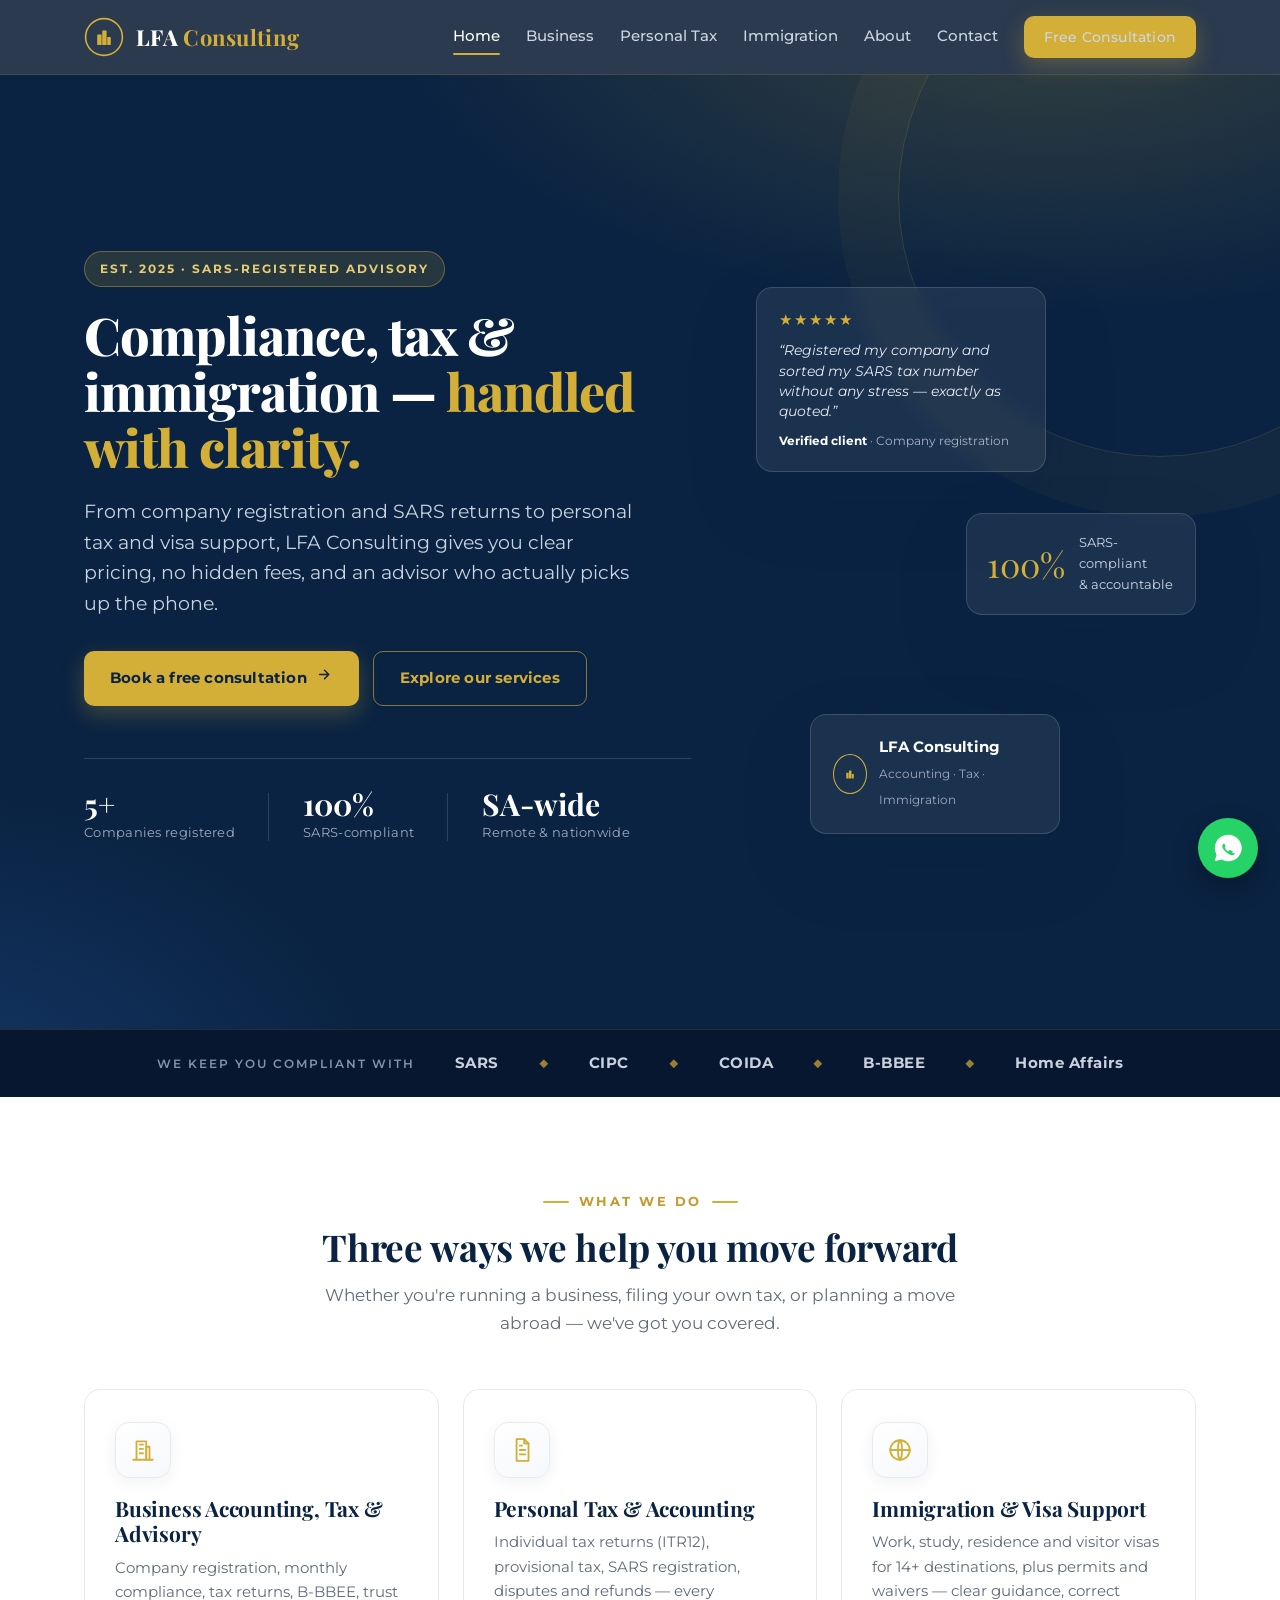
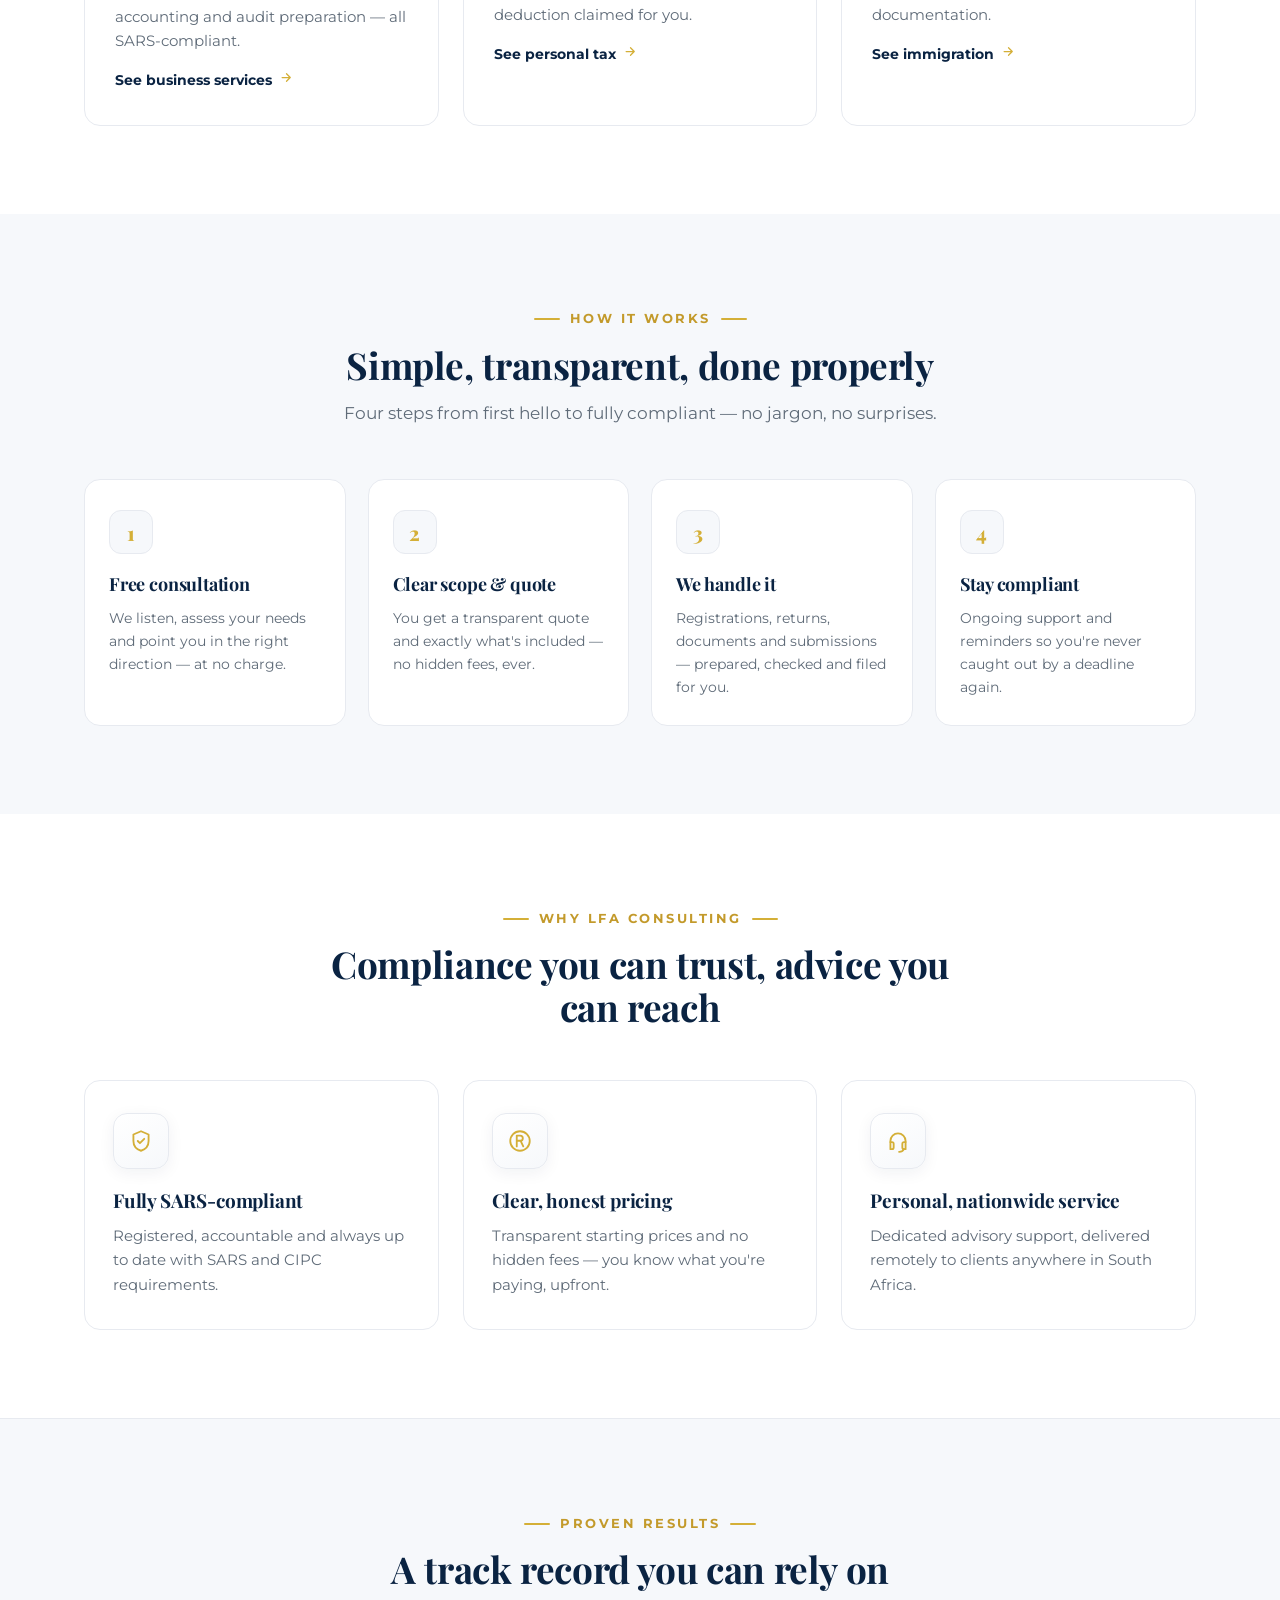
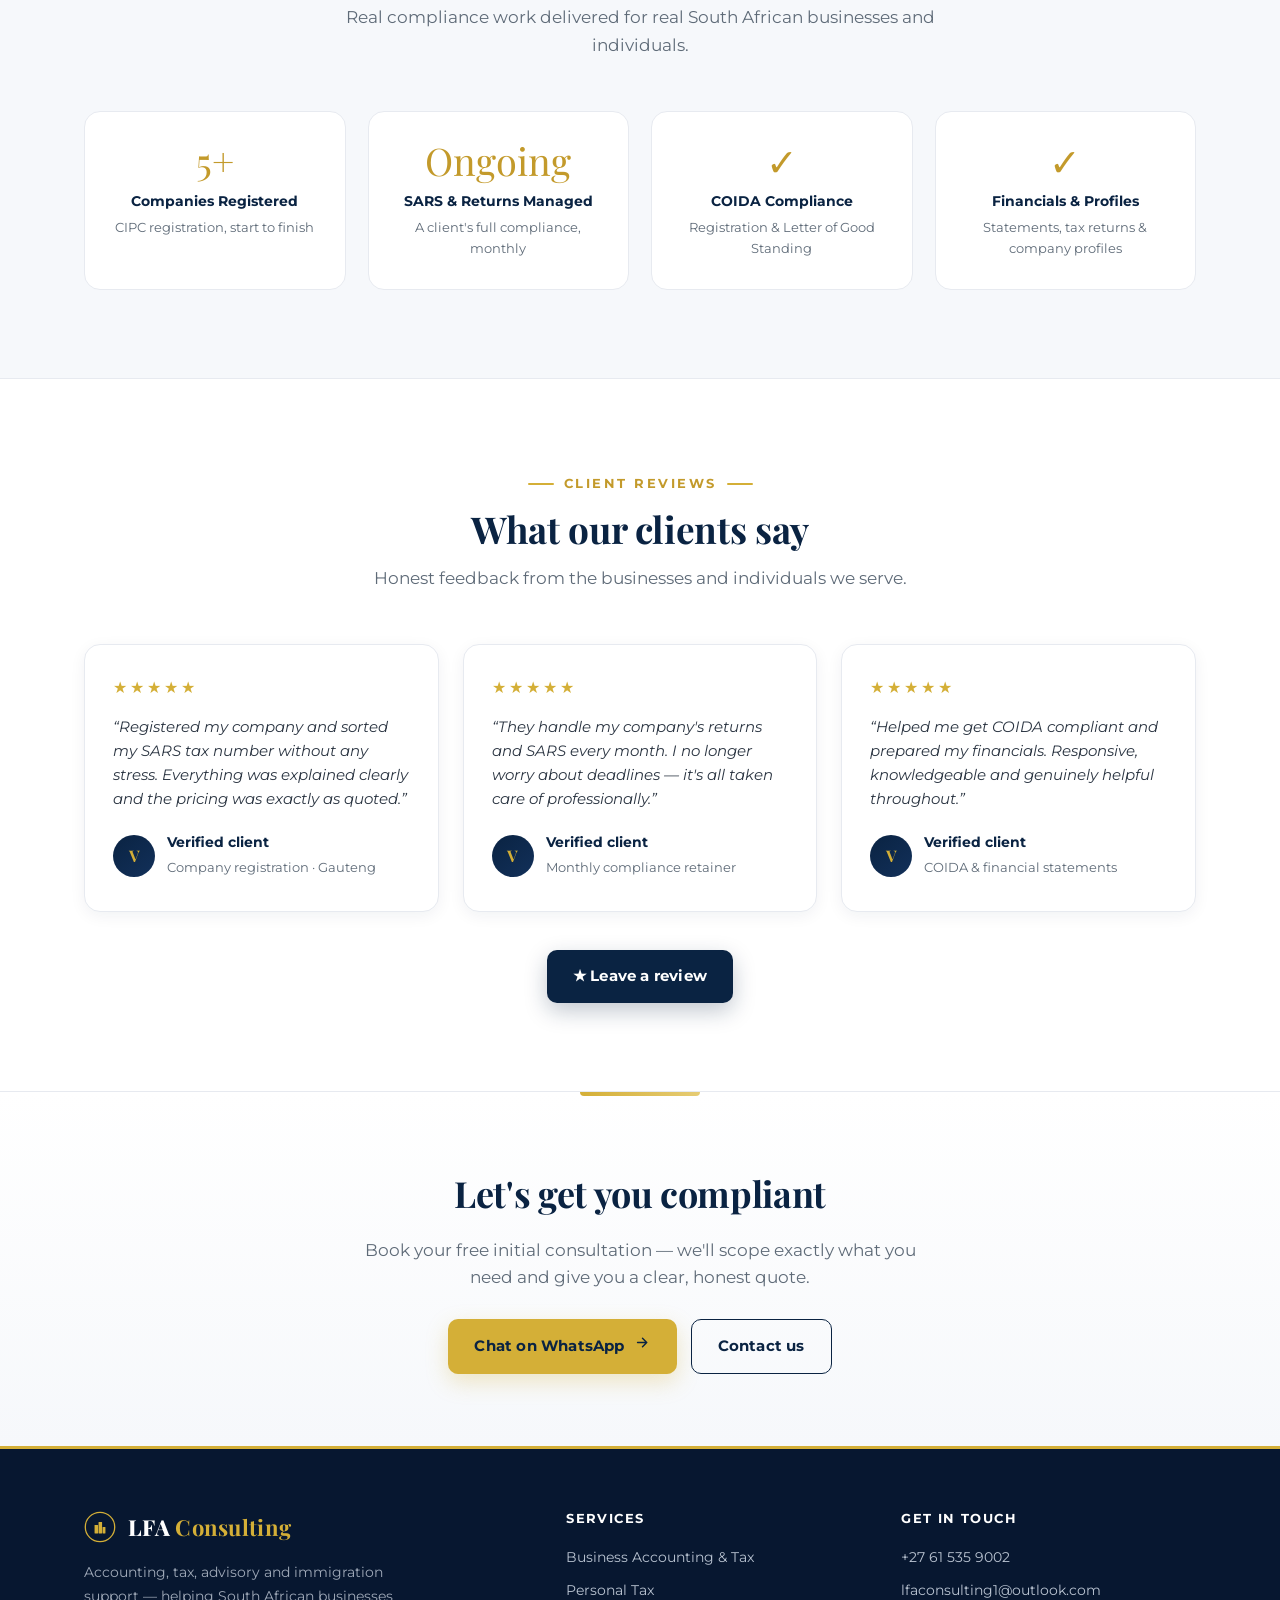
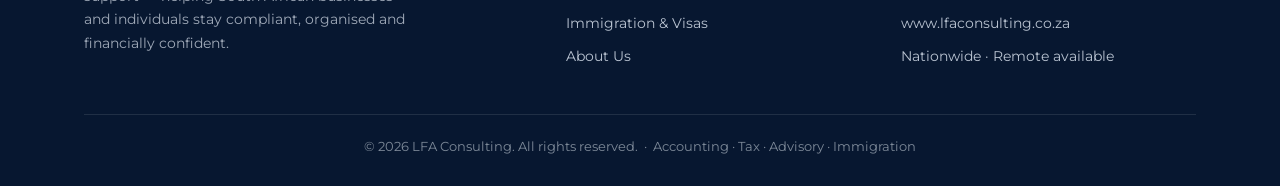
==== commit b6b70173: "Premium redesign: SVG icons, floating hero cards, process section, scroll reveals, refined typograph" ====
--- a/index.html
+++ b/index.html
@@ -15,7 +15,7 @@
 <header class="nav">
   <div class="wrap">
     <a class="logo" href="index.html">
-      <svg width="38" height="38" viewBox="0 0 100 100" fill="none"><circle cx="50" cy="50" r="46" stroke="#D4AF37" stroke-width="4"/><g fill="#D4AF37"><rect x="33" y="44" width="11" height="26" rx="1"/><rect x="45.5" y="34" width="11" height="36" rx="1"/><rect x="58" y="50" width="9" height="20" rx="1"/></g></svg>
+      <svg width="40" height="40" viewBox="0 0 100 100" fill="none"><circle cx="50" cy="50" r="46" stroke="#D4AF37" stroke-width="4"/><g fill="#D4AF37"><rect x="33" y="44" width="11" height="26" rx="1"/><rect x="45.5" y="34" width="11" height="36" rx="1"/><rect x="58" y="50" width="9" height="20" rx="1"/></g></svg>
       <span class="nm">LFA <b>Consulting</b></span>
     </a>
     <nav class="navlinks" id="menu">
@@ -27,120 +27,172 @@
       <a href="contact.html">Contact</a>
       <a href="contact.html" class="btn">Free Consultation</a>
     </nav>
-    <button class="burger" onclick="document.getElementById('menu').classList.toggle('open')">☰</button>
+    <button class="burger">☰</button>
   </div>
 </header>
 
+<!-- HERO -->
 <section class="hero">
   <div class="wrap">
-    <div class="eyebrow">Accounting · Tax · Advisory · Immigration</div>
-    <h1>Compliance, tax and immigration — <span>handled with clarity.</span></h1>
-    <p class="lead">From company registration and SARS returns to personal tax and visa support, LFA Consulting gives you clear pricing, no hidden fees, and an advisor who actually picks up the phone.</p>
-    <div class="cta-row">
-      <a href="contact.html" class="btn">Book a free consultation</a>
-      <a href="business.html" class="btn btn-ghost">Explore our services</a>
-    </div>
-    <div class="trust">
-      <div class="t"><b>5+</b><span>Companies registered</span></div>
-      <div class="t"><b>100%</b><span>SARS-compliant</span></div>
-      <div class="t"><b>SA-wide</b><span>Remote &amp; nationwide</span></div>
-      <div class="t"><b>Free</b><span>Initial consultation</span></div>
-    </div>
-  </div>
-</section>
-
+    <div class="hero-copy">
+      <span class="pill">Est. 2025 · SARS-registered advisory</span>
+      <h1>Compliance, tax &amp; immigration — <span>handled with clarity.</span></h1>
+      <p class="lead">From company registration and SARS returns to personal tax and visa support, LFA Consulting gives you clear pricing, no hidden fees, and an advisor who actually picks up the phone.</p>
+      <div class="cta-row">
+        <a href="contact.html" class="btn">Book a free consultation <i data-icon="arrow"></i></a>
+        <a href="business.html" class="btn btn-ghost">Explore our services</a>
+      </div>
+      <div class="trust">
+        <div class="t"><b>5+</b><span>Companies registered</span></div>
+        <div class="t"><b>100%</b><span>SARS-compliant</span></div>
+        <div class="t"><b>SA-wide</b><span>Remote &amp; nationwide</span></div>
+      </div>
+    </div>
+    <div class="hero-vis" aria-hidden="true">
+      <div class="gcard c1 float">
+        <div class="stars">★★★★★</div>
+        <p>“Registered my company and sorted my SARS tax number without any stress — exactly as quoted.”</p>
+        <div class="who"><b>Verified client</b> · Company registration</div>
+      </div>
+      <div class="gcard c2 stat float d1">
+        <div class="n">100%</div>
+        <div class="lbl">SARS-compliant<br>&amp; accountable</div>
+      </div>
+      <div class="gcard c3 badge float d2">
+        <div class="em"><svg width="22" height="22" viewBox="0 0 100 100" fill="none"><g fill="#D4AF37"><rect x="33" y="44" width="11" height="26" rx="1"/><rect x="45.5" y="34" width="11" height="36" rx="1"/><rect x="58" y="50" width="9" height="20" rx="1"/></g></svg></div>
+        <div class="bt"><b>LFA Consulting</b><span>Accounting · Tax · Immigration</span></div>
+      </div>
+    </div>
+  </div>
+</section>
+
+<!-- CREDIBILITY STRIP -->
+<div class="creds">
+  <div class="wrap">
+    <span class="lbl">We keep you compliant with</span>
+    <span class="c">SARS</span><span class="dot">◆</span>
+    <span class="c">CIPC</span><span class="dot">◆</span>
+    <span class="c">COIDA</span><span class="dot">◆</span>
+    <span class="c">B-BBEE</span><span class="dot">◆</span>
+    <span class="c">Home Affairs</span>
+  </div>
+</div>
+
+<!-- SERVICE PILLARS -->
 <section id="services">
   <div class="wrap">
-    <div class="sec-head">
-      <div class="eyebrow">What we do</div>
+    <div class="sec-head reveal">
+      <span class="kicker">What we do</span>
       <h2>Three ways we help you move forward</h2>
       <p>Whether you're running a business, filing your own tax, or planning a move abroad — we've got you covered.</p>
     </div>
     <div class="cards">
-      <div class="card">
-        <div class="ic">🏛️</div>
+      <div class="card reveal">
+        <div class="icon-tile"><span class="ic" data-icon="building"></span></div>
         <h3>Business Accounting, Tax &amp; Advisory</h3>
         <p>Company registration, monthly compliance, tax returns, B-BBEE, trust accounting and audit preparation — all SARS-compliant.</p>
-        <a class="more" href="business.html">See business services →</a>
-      </div>
-      <div class="card">
-        <div class="ic">🧾</div>
+        <a class="more" href="business.html">See business services <i data-icon="arrow"></i></a>
+      </div>
+      <div class="card reveal d1">
+        <div class="icon-tile"><span class="ic" data-icon="receipt"></span></div>
         <h3>Personal Tax &amp; Accounting</h3>
         <p>Individual tax returns (ITR12), provisional tax, SARS registration, disputes and refunds — every deduction claimed for you.</p>
-        <a class="more" href="personal-tax.html">See personal tax →</a>
-      </div>
-      <div class="card">
-        <div class="ic">🌍</div>
+        <a class="more" href="personal-tax.html">See personal tax <i data-icon="arrow"></i></a>
+      </div>
+      <div class="card reveal d2">
+        <div class="icon-tile"><span class="ic" data-icon="globe"></span></div>
         <h3>Immigration &amp; Visa Support</h3>
         <p>Work, study, residence and visitor visas for 14+ destinations, plus permits and waivers — clear guidance, correct documentation.</p>
-        <a class="more" href="immigration.html">See immigration →</a>
-      </div>
-    </div>
-  </div>
-</section>
-
-<section class="alt" id="why">
-  <div class="wrap">
-    <div class="sec-head">
-      <div class="eyebrow">Why LFA Consulting</div>
+        <a class="more" href="immigration.html">See immigration <i data-icon="arrow"></i></a>
+      </div>
+    </div>
+  </div>
+</section>
+
+<!-- PROCESS -->
+<section class="alt" id="how">
+  <div class="wrap">
+    <div class="sec-head reveal">
+      <span class="kicker">How it works</span>
+      <h2>Simple, transparent, done properly</h2>
+      <p>Four steps from first hello to fully compliant — no jargon, no surprises.</p>
+    </div>
+    <div class="steps">
+      <div class="step reveal"><div class="no">1</div><h3>Free consultation</h3><p>We listen, assess your needs and point you in the right direction — at no charge.</p></div>
+      <div class="step reveal d1"><div class="no">2</div><h3>Clear scope &amp; quote</h3><p>You get a transparent quote and exactly what's included — no hidden fees, ever.</p></div>
+      <div class="step reveal d2"><div class="no">3</div><h3>We handle it</h3><p>Registrations, returns, documents and submissions — prepared, checked and filed for you.</p></div>
+      <div class="step reveal d3"><div class="no">4</div><h3>Stay compliant</h3><p>Ongoing support and reminders so you're never caught out by a deadline again.</p></div>
+    </div>
+  </div>
+</section>
+
+<!-- WHY -->
+<section id="why">
+  <div class="wrap">
+    <div class="sec-head reveal">
+      <span class="kicker">Why LFA Consulting</span>
       <h2>Compliance you can trust, advice you can reach</h2>
     </div>
     <div class="why-grid">
-      <div class="why-c"><div class="b">✓</div><h3>Fully SARS-compliant</h3><p>Registered, accountable and always up to date with SARS and CIPC requirements.</p></div>
-      <div class="why-c"><div class="b">R</div><h3>Clear, honest pricing</h3><p>Transparent starting prices and no hidden fees — you know what you're paying, upfront.</p></div>
-      <div class="why-c"><div class="b">☎</div><h3>Personal, nationwide service</h3><p>Dedicated advisory support, delivered remotely to clients anywhere in South Africa.</p></div>
-    </div>
-  </div>
-</section>
-
-<section id="record">
-  <div class="wrap">
-    <div class="sec-head">
-      <div class="eyebrow">Proven results</div>
+      <div class="why-c reveal"><div class="icon-tile"><span class="ic" data-icon="shieldcheck"></span></div><h3>Fully SARS-compliant</h3><p>Registered, accountable and always up to date with SARS and CIPC requirements.</p></div>
+      <div class="why-c reveal d1"><div class="icon-tile"><span class="ic" data-icon="rand"></span></div><h3>Clear, honest pricing</h3><p>Transparent starting prices and no hidden fees — you know what you're paying, upfront.</p></div>
+      <div class="why-c reveal d2"><div class="icon-tile"><span class="ic" data-icon="headset"></span></div><h3>Personal, nationwide service</h3><p>Dedicated advisory support, delivered remotely to clients anywhere in South Africa.</p></div>
+    </div>
+  </div>
+</section>
+
+<!-- TRACK RECORD -->
+<section class="navy" id="record">
+  <div class="wrap">
+    <div class="sec-head reveal">
+      <span class="kicker">Proven results</span>
       <h2>A track record you can rely on</h2>
       <p>Real compliance work delivered for real South African businesses and individuals.</p>
     </div>
     <div class="rgrid">
-      <div class="ritem"><div class="n">5+</div><div class="l">Companies Registered</div><div class="d">CIPC registration, start to finish</div></div>
-      <div class="ritem"><div class="n">Ongoing</div><div class="l">SARS &amp; Returns Managed</div><div class="d">A client's full compliance, monthly</div></div>
-      <div class="ritem"><div class="n">✓</div><div class="l">COIDA Compliance</div><div class="d">Registration &amp; Letter of Good Standing</div></div>
-      <div class="ritem"><div class="n">✓</div><div class="l">Financials &amp; Profiles</div><div class="d">Statements, tax returns &amp; company profiles</div></div>
-    </div>
-  </div>
-</section>
-
-<section class="navy" id="reviews">
-  <div class="wrap">
-    <div class="sec-head">
-      <div class="eyebrow">Client reviews</div>
+      <div class="ritem reveal"><div class="n">5+</div><div class="l">Companies Registered</div><div class="d">CIPC registration, start to finish</div></div>
+      <div class="ritem reveal d1"><div class="n">Ongoing</div><div class="l">SARS &amp; Returns Managed</div><div class="d">A client's full compliance, monthly</div></div>
+      <div class="ritem reveal d2"><div class="n">✓</div><div class="l">COIDA Compliance</div><div class="d">Registration &amp; Letter of Good Standing</div></div>
+      <div class="ritem reveal d3"><div class="n">✓</div><div class="l">Financials &amp; Profiles</div><div class="d">Statements, tax returns &amp; company profiles</div></div>
+    </div>
+  </div>
+</section>
+
+<!-- REVIEWS -->
+<section id="reviews">
+  <div class="wrap">
+    <div class="sec-head reveal">
+      <span class="kicker">Client reviews</span>
       <h2>What our clients say</h2>
       <p>Honest feedback from the businesses and individuals we serve.</p>
     </div>
     <div class="revgrid">
-      <div class="revcard"><div class="stars">★★★★★</div><p>“Registered my company and sorted my SARS tax number without any stress. Everything was explained clearly and the pricing was exactly as quoted.”</p><div class="who"><b>Verified client</b><span>Company registration · Gauteng</span></div></div>
-      <div class="revcard"><div class="stars">★★★★★</div><p>“They handle my company's returns and SARS every month. I no longer worry about deadlines — it's all taken care of professionally.”</p><div class="who"><b>Verified client</b><span>Monthly compliance retainer</span></div></div>
-      <div class="revcard"><div class="stars">★★★★★</div><p>“Helped me get COIDA compliant and prepared my financials. Responsive, knowledgeable and genuinely helpful throughout.”</p><div class="who"><b>Verified client</b><span>COIDA &amp; financial statements</span></div></div>
-    </div>
-    <div class="center" style="margin-top:34px"><a href="contact.html" class="btn">★ Leave a review</a></div>
-  </div>
-</section>
-
+      <div class="revcard reveal"><div class="stars">★★★★★</div><p>“Registered my company and sorted my SARS tax number without any stress. Everything was explained clearly and the pricing was exactly as quoted.”</p><div class="who"><div class="av">V</div><div><b>Verified client</b><span>Company registration · Gauteng</span></div></div></div>
+      <div class="revcard reveal d1"><div class="stars">★★★★★</div><p>“They handle my company's returns and SARS every month. I no longer worry about deadlines — it's all taken care of professionally.”</p><div class="who"><div class="av">V</div><div><b>Verified client</b><span>Monthly compliance retainer</span></div></div></div>
+      <div class="revcard reveal d2"><div class="stars">★★★★★</div><p>“Helped me get COIDA compliant and prepared my financials. Responsive, knowledgeable and genuinely helpful throughout.”</p><div class="who"><div class="av">V</div><div><b>Verified client</b><span>COIDA &amp; financial statements</span></div></div></div>
+    </div>
+    <div class="center" style="margin-top:38px"><a href="contact.html" class="btn btn-navy">★ Leave a review</a></div>
+  </div>
+</section>
+
+<!-- CTA -->
 <section class="ctaband">
-  <div class="wrap">
+  <div class="wrap reveal">
     <h2>Let's get you compliant</h2>
     <p>Book your free initial consultation — we'll scope exactly what you need and give you a clear, honest quote.</p>
-    <div class="cta-row" style="justify-content:center">
-      <a href="https://wa.me/27615359002?text=Hi%20LFA%20Consulting%2C%20I%27d%20like%20a%20free%20consultation." class="btn">Chat on WhatsApp</a>
+    <div class="cta-row">
+      <a href="https://wa.me/27615359002?text=Hi%20LFA%20Consulting%2C%20I%27d%20like%20a%20free%20consultation." class="btn">Chat on WhatsApp <i data-icon="arrow"></i></a>
       <a href="contact.html" class="btn btn-ghost">Contact us</a>
     </div>
   </div>
 </section>
 
+<!-- FOOTER -->
 <footer>
   <div class="wrap">
     <div class="fgrid">
       <div class="fabout">
-        <a class="logo" href="index.html"><svg width="30" height="30" viewBox="0 0 100 100" fill="none"><circle cx="50" cy="50" r="46" stroke="#D4AF37" stroke-width="4"/><g fill="#D4AF37"><rect x="33" y="44" width="11" height="26" rx="1"/><rect x="45.5" y="34" width="11" height="36" rx="1"/><rect x="58" y="50" width="9" height="20" rx="1"/></g></svg><span class="nm" style="font-family:'Playfair Display',serif;font-weight:800;font-size:18px;color:#fff;">LFA <span class="gold">Consulting</span></span></a>
+        <a class="logo" href="index.html"><svg width="32" height="32" viewBox="0 0 100 100" fill="none"><circle cx="50" cy="50" r="46" stroke="#D4AF37" stroke-width="4"/><g fill="#D4AF37"><rect x="33" y="44" width="11" height="26" rx="1"/><rect x="45.5" y="34" width="11" height="36" rx="1"/><rect x="58" y="50" width="9" height="20" rx="1"/></g></svg><span class="nm">LFA <b>Consulting</b></span></a>
         <p>Accounting, tax, advisory and immigration support — helping South African businesses and individuals stay compliant, organised and financially confident.</p>
       </div>
       <div>
@@ -152,17 +204,17 @@
       </div>
       <div>
         <h4>Get in touch</h4>
-        <a href="tel:+27615359002">✆ +27 61 535 9002</a>
-        <a href="mailto:lfaconsulting1@outlook.com">✉ lfaconsulting1@outlook.com</a>
-        <a href="https://www.lfaconsulting.co.za">🌐 www.lfaconsulting.co.za</a>
-        <a href="contact.html">📍 Nationwide · Remote available</a>
+        <a href="tel:+27615359002">+27 61 535 9002</a>
+        <a href="mailto:lfaconsulting1@outlook.com">lfaconsulting1@outlook.com</a>
+        <a href="https://www.lfaconsulting.co.za">www.lfaconsulting.co.za</a>
+        <a href="contact.html">Nationwide · Remote available</a>
       </div>
     </div>
     <div class="fbottom">© <span id="yr"></span> LFA Consulting. All rights reserved. &nbsp;·&nbsp; Accounting · Tax · Advisory · Immigration</div>
   </div>
 </footer>
 
-<a class="wa" href="https://wa.me/27615359002?text=Hi%20LFA%20Consulting%2C%20I%27d%20like%20a%20free%20consultation." title="Chat on WhatsApp">🟢</a>
-<script>document.getElementById('yr').textContent=new Date().getFullYear();</script>
+<a class="wa" href="https://wa.me/27615359002?text=Hi%20LFA%20Consulting%2C%20I%27d%20like%20a%20free%20consultation." title="Chat on WhatsApp" data-icon="whatsapp"></a>
+<script src="main.js"></script>
 </body>
 </html>
--- a/styles.css
+++ b/styles.css
@@ -1,176 +1,265 @@
-/* ===== LFA Consulting — shared styles ===== */
+/* ===================== LFA Consulting — premium theme ===================== */
 :root{
-  --navy:#0A2342; --navy-2:#081a33; --gold:#D4AF37; --gold-soft:#E6CC74;
-  --ink:#333333; --muted:#5f6b78; --line:#e4e8ee; --cream:#f5f7fa; --bg:#ffffff;
+  --navy:#0A2342; --navy-2:#071730; --navy-soft:#12305a; --gold:#D4AF37; --gold-2:#c39a2b; --gold-soft:#E6CC74;
+  --ink:#2b3542; --muted:#5f6b78; --line:#e7eaf0; --cream:#f6f8fb; --bg:#ffffff;
+  --radius:16px; --radius-sm:11px;
+  --shadow-sm:0 4px 16px rgba(10,35,66,.06);
+  --shadow:0 18px 44px rgba(10,35,66,.10);
+  --shadow-lg:0 30px 70px rgba(10,35,66,.18);
+  --maxw:1160px;
 }
 *{margin:0;padding:0;box-sizing:border-box;}
 html{scroll-behavior:smooth;}
-body{font-family:'Montserrat',Arial,sans-serif;color:var(--ink);background:var(--bg);line-height:1.6;-webkit-font-smoothing:antialiased;}
-h1,h2,h3,h4,.serif{font-family:'Playfair Display',Georgia,serif;}
+body{font-family:'Montserrat',Arial,sans-serif;color:var(--ink);background:var(--bg);line-height:1.65;-webkit-font-smoothing:antialiased;overflow-x:hidden;}
+h1,h2,h3,h4,.serif{font-family:'Playfair Display',Georgia,serif;color:var(--navy);letter-spacing:-.01em;}
 a{color:inherit;text-decoration:none;}
-img{max-width:100%;}
-.wrap{max-width:1140px;margin:0 auto;padding:0 22px;}
+img,svg{max-width:100%;}
+.wrap{max-width:var(--maxw);margin:0 auto;padding:0 24px;}
 .gold{color:var(--gold);}
 .center{text-align:center;}
-.btn{display:inline-block;background:var(--gold);color:var(--navy);font-weight:700;padding:14px 26px;border-radius:8px;letter-spacing:.3px;transition:.2s;border:none;cursor:pointer;font-size:15px;font-family:inherit;}
-.btn:hover{background:var(--gold-soft);transform:translateY(-1px);}
-.btn-ghost{background:transparent;border:1.6px solid var(--gold);color:var(--gold);}
-.btn-ghost:hover{background:var(--gold);color:var(--navy);}
-.btn-navy{background:var(--navy);color:#fff;}
-.btn-navy:hover{background:var(--navy-2);color:#fff;}
-.eyebrow{font-size:12px;letter-spacing:3px;text-transform:uppercase;color:var(--gold);font-weight:700;}
-
-/* NAV */
-header.nav{position:sticky;top:0;z-index:50;background:rgba(10,35,66,.97);backdrop-filter:blur(6px);border-bottom:1px solid rgba(212,175,55,.25);}
-.nav .wrap{display:flex;align-items:center;justify-content:space-between;height:70px;}
+
+/* pill / kicker */
+.pill{display:inline-flex;align-items:center;gap:8px;font-size:12px;font-weight:700;letter-spacing:2px;text-transform:uppercase;
+  color:var(--gold-2);background:rgba(212,175,55,.12);border:1px solid rgba(212,175,55,.35);padding:7px 15px;border-radius:100px;}
+.hero .pill{color:var(--gold-soft);background:rgba(212,175,55,.14);border-color:rgba(212,175,55,.4);}
+.kicker{display:inline-flex;align-items:center;gap:10px;font-size:12.5px;font-weight:700;letter-spacing:2.5px;text-transform:uppercase;color:var(--gold-2);}
+.kicker::before{content:"";width:26px;height:2px;background:var(--gold);border-radius:2px;}
+
+/* buttons */
+.btn{display:inline-flex;align-items:center;gap:9px;background:var(--gold);color:var(--navy);font-weight:700;padding:14px 26px;border-radius:10px;
+  letter-spacing:.2px;transition:.22s cubic-bezier(.2,.7,.3,1);border:none;cursor:pointer;font-size:15px;font-family:inherit;box-shadow:0 8px 22px rgba(212,175,55,.28);}
+.btn:hover{background:var(--gold-soft);transform:translateY(-2px);box-shadow:0 12px 28px rgba(212,175,55,.38);}
+.btn svg{width:17px;height:17px;stroke:currentColor;fill:none;stroke-width:2;transition:transform .22s;}
+.btn:hover svg{transform:translateX(3px);}
+.btn-ghost{background:transparent;border:1.6px solid rgba(212,175,55,.6);color:var(--gold);box-shadow:none;}
+.btn-ghost:hover{background:var(--gold);color:var(--navy);border-color:var(--gold);}
+.btn-navy{background:var(--navy);color:#fff;box-shadow:0 8px 22px rgba(10,35,66,.25);}
+.btn-navy:hover{background:var(--navy-soft);color:#fff;}
+
+/* icons */
+.ic{display:inline-flex;color:var(--gold);}
+.ic svg,.cline .k svg,.card .more svg,.btn svg{stroke-linecap:round;stroke-linejoin:round;}
+.ic svg{width:24px;height:24px;stroke:currentColor;fill:none;stroke-width:1.7;}
+.icon-tile{width:56px;height:56px;border-radius:14px;background:linear-gradient(150deg,#fff,var(--cream));border:1px solid var(--line);
+  display:flex;align-items:center;justify-content:center;box-shadow:var(--shadow-sm);}
+.icon-tile .ic svg{width:26px;height:26px;}
+
+/* ================= NAV ================= */
+header.nav{position:sticky;top:0;z-index:60;background:rgba(9,26,50,.86);backdrop-filter:blur(12px);
+  border-bottom:1px solid rgba(212,175,55,.16);transition:.3s;}
+header.nav.scrolled{background:rgba(7,20,40,.97);box-shadow:0 10px 30px rgba(0,0,0,.25);}
+.nav .wrap{display:flex;align-items:center;justify-content:space-between;height:74px;}
 .logo{display:flex;align-items:center;gap:12px;color:#fff;}
-.logo .nm{font-family:'Playfair Display',serif;font-weight:800;font-size:21px;letter-spacing:.5px;}
+.logo .nm{font-family:'Playfair Display',serif;font-weight:800;font-size:22px;letter-spacing:.3px;color:#fff;}
 .logo .nm b{color:var(--gold);}
-.navlinks{display:flex;gap:22px;align-items:center;}
-.navlinks a{color:#dfe5ee;font-size:14.5px;font-weight:500;}
-.navlinks a:hover,.navlinks a.active{color:var(--gold);}
-.navlinks .btn{padding:10px 18px;font-size:13.5px;}
+.navlinks{display:flex;gap:26px;align-items:center;}
+.navlinks a{color:#cdd6e2;font-size:14.5px;font-weight:500;position:relative;transition:.2s;}
+.navlinks a:not(.btn)::after{content:"";position:absolute;left:0;right:100%;bottom:-6px;height:2px;background:var(--gold);transition:right .25s;border-radius:2px;}
+.navlinks a:not(.btn):hover::after,.navlinks a.active::after{right:0;}
+.navlinks a:hover,.navlinks a.active{color:#fff;}
+.navlinks .btn{padding:10px 20px;font-size:13.5px;}
 .burger{display:none;background:none;border:none;color:#fff;font-size:26px;cursor:pointer;}
 
-/* HERO */
-.hero{background:var(--navy);color:#fff;position:relative;overflow:hidden;
-  background-image:radial-gradient(circle at 85% -5%, rgba(212,175,55,.20), transparent 45%),
-                   radial-gradient(circle at 5% 110%, rgba(212,175,55,.12), transparent 45%);}
-.hero .wrap{padding:76px 22px 80px;position:relative;z-index:2;}
-.hero.sm .wrap{padding:56px 22px 56px;}
-.hero h1{font-size:44px;line-height:1.12;font-weight:800;max-width:800px;margin:16px 0 0;}
-.hero.sm h1{font-size:38px;}
+/* ================= HERO ================= */
+.hero{background:var(--navy);color:#fff;position:relative;overflow:hidden;}
+.hero::before{content:"";position:absolute;inset:0;background:
+  radial-gradient(1100px 520px at 82% -8%, rgba(212,175,55,.22), transparent 60%),
+  radial-gradient(760px 520px at -6% 108%, rgba(30,74,140,.5), transparent 60%);}
+.hero::after{content:"";position:absolute;right:-140px;top:-140px;width:520px;height:520px;border-radius:50%;
+  border:1px solid rgba(212,175,55,.18);box-shadow:0 0 0 60px rgba(212,175,55,.04);}
+.hero .wrap{position:relative;z-index:2;padding:88px 24px 96px;display:grid;grid-template-columns:1.15fr .85fr;gap:56px;align-items:center;}
+.hero.sm .wrap{display:block;padding:66px 24px 68px;max-width:900px;}
+.hero h1{font-size:52px;line-height:1.08;font-weight:800;color:#fff;margin:20px 0 0;letter-spacing:-.02em;}
+.hero.sm h1{font-size:44px;}
 .hero h1 span{color:var(--gold);}
-.hero p.lead{font-size:18px;color:#d7dee8;max-width:640px;margin:20px 0 30px;}
+.hero p.lead{font-size:18.5px;color:#c9d3e0;max-width:560px;margin:22px 0 32px;}
 .hero .cta-row{display:flex;gap:14px;flex-wrap:wrap;}
-.trust{display:flex;gap:30px;flex-wrap:wrap;margin-top:44px;padding-top:28px;border-top:1px solid rgba(255,255,255,.12);}
-.trust .t{min-width:110px;}
-.trust .t b{font-family:'Playfair Display',serif;font-size:28px;color:var(--gold);display:block;line-height:1;}
-.trust .t span{font-size:13px;color:#c4cdd9;}
-
-/* SECTIONS */
-section{padding:70px 0;}
+.trust{display:flex;gap:34px;flex-wrap:wrap;margin-top:52px;padding-top:30px;border-top:1px solid rgba(255,255,255,.14);}
+.trust .t{position:relative;padding-right:34px;}
+.trust .t:not(:last-child)::after{content:"";position:absolute;right:0;top:4px;bottom:4px;width:1px;background:rgba(255,255,255,.14);}
+.trust .t b{font-family:'Playfair Display',serif;font-size:30px;color:var(--gold);display:block;line-height:1;color:#fff;}
+.trust .t b em{color:var(--gold);font-style:normal;}
+.trust .t span{font-size:12.5px;color:#9fabbd;letter-spacing:.3px;}
+
+/* hero visual (floating cards) */
+.hero-vis{position:relative;height:100%;min-height:340px;}
+.gcard{position:absolute;background:rgba(255,255,255,.07);border:1px solid rgba(255,255,255,.14);border-radius:16px;
+  backdrop-filter:blur(8px);box-shadow:var(--shadow-lg);padding:20px 22px;}
+.gcard.c1{top:6%;left:2%;width:290px;}
+.gcard.c2{top:44%;right:0;width:230px;}
+.gcard.c3{bottom:2%;left:14%;width:250px;}
+.gcard .stars{color:var(--gold);letter-spacing:2px;font-size:15px;}
+.gcard p{font-size:13.5px;color:#e6ebf3;font-style:italic;margin:8px 0 10px;line-height:1.5;}
+.gcard .who{font-size:12px;color:#a9b4c4;}
+.gcard .who b{color:#fff;font-style:normal;}
+.gcard.stat{display:flex;align-items:center;gap:14px;padding:18px 20px;}
+.gcard.stat .n{font-family:'Playfair Display',serif;font-size:34px;color:var(--gold);line-height:1;}
+.gcard.stat .lbl{font-size:13px;color:#cdd6e2;}
+.gcard.badge{display:flex;align-items:center;gap:12px;}
+.gcard.badge .em{width:40px;height:40px;border-radius:50%;border:1.5px solid var(--gold);display:flex;align-items:center;justify-content:center;color:var(--gold);}
+.gcard.badge .bt b{color:#fff;font-size:15px;display:block;}
+.gcard.badge .bt span{color:#9fabbd;font-size:11.5px;}
+.float{animation:float 6s ease-in-out infinite;}
+.float.d1{animation-delay:-2s;} .float.d2{animation-delay:-4s;}
+@keyframes float{0%,100%{transform:translateY(0);}50%{transform:translateY(-12px);}}
+
+/* credibility strip */
+.creds{background:var(--navy-2);border-top:1px solid rgba(212,175,55,.15);}
+.creds .wrap{display:flex;align-items:center;justify-content:center;gap:14px 40px;flex-wrap:wrap;padding:20px 24px;}
+.creds .lbl{font-size:12px;letter-spacing:2px;text-transform:uppercase;color:#8593a6;font-weight:600;}
+.creds .c{color:#dfe6f0;font-weight:700;font-size:15px;letter-spacing:.5px;opacity:.9;}
+.creds .dot{color:var(--gold);opacity:.7;}
+
+/* ================= SECTIONS ================= */
+section{padding:88px 0;position:relative;}
 section.alt{background:var(--cream);}
-section.navy{background:var(--navy);color:#fff;}
-.sec-head{text-align:center;max-width:660px;margin:0 auto 44px;}
-.sec-head h2{font-size:33px;color:var(--navy);margin:10px 0 12px;line-height:1.15;}
-section.navy .sec-head h2{color:#fff;}
-.sec-head p{color:var(--muted);font-size:16px;}
-section.navy .sec-head p{color:#c4cdd9;}
-
-/* CARDS */
-.cards{display:grid;grid-template-columns:repeat(3,1fr);gap:22px;}
+section.navy{background:var(--cream);border-top:1px solid var(--line);border-bottom:1px solid var(--line);}
+.sec-head{max-width:680px;margin:0 auto 52px;text-align:center;}
+.sec-head .kicker{justify-content:center;margin-bottom:14px;}
+.sec-head .kicker::before,.sec-head .kicker::after{content:"";width:26px;height:2px;background:var(--gold);border-radius:2px;}
+.sec-head h2{font-size:37px;margin:0 0 14px;line-height:1.14;}
+.sec-head p{color:var(--muted);font-size:16.5px;}
+
+/* ================= CARDS ================= */
+.cards{display:grid;grid-template-columns:repeat(3,1fr);gap:24px;}
 .cards.two{grid-template-columns:repeat(2,1fr);}
-.card{background:#fff;border:1px solid var(--line);border-radius:14px;padding:28px 26px;transition:.2s;position:relative;}
-.card:hover{box-shadow:0 14px 36px rgba(10,35,66,.10);transform:translateY(-3px);border-color:var(--gold-soft);}
-.card .ic{font-size:26px;}
-.card h3{font-size:20px;color:var(--navy);margin:12px 0 8px;line-height:1.2;}
-.card p{color:var(--muted);font-size:14.5px;}
-.card .from{margin-top:16px;display:flex;align-items:baseline;gap:8px;flex-wrap:wrap;}
-.card .from b{font-family:'Playfair Display',serif;font-size:22px;color:var(--gold);}
+.card{background:#fff;border:1px solid var(--line);border-radius:var(--radius);padding:32px 30px;transition:.28s cubic-bezier(.2,.7,.3,1);position:relative;overflow:hidden;}
+.card::after{content:"";position:absolute;top:0;left:0;right:0;height:3px;background:linear-gradient(90deg,var(--gold),var(--gold-soft));transform:scaleX(0);transform-origin:left;transition:transform .3s;}
+.card:hover{box-shadow:var(--shadow);transform:translateY(-6px);border-color:transparent;}
+.card:hover::after{transform:scaleX(1);}
+.card h3{font-size:21px;margin:18px 0 9px;line-height:1.22;}
+.card p{color:var(--muted);font-size:14.7px;}
+.card .from{margin-top:18px;padding-top:16px;border-top:1px dashed var(--line);display:flex;align-items:baseline;gap:8px;flex-wrap:wrap;}
+.card .from b{font-family:'Playfair Display',serif;font-size:23px;color:var(--gold-2);}
 .card .from small{font-size:12px;text-transform:uppercase;letter-spacing:.5px;color:var(--muted);}
-.card .more{display:inline-block;margin-top:14px;color:var(--gold);font-weight:600;font-size:14px;}
-
-.alsobar{margin-top:26px;background:var(--navy);color:#e3e9f1;border-radius:14px;padding:24px 30px;font-size:15px;text-align:center;}
+.card .more{display:inline-flex;align-items:center;gap:7px;margin-top:16px;color:var(--navy);font-weight:700;font-size:14px;}
+.card .more svg{width:15px;height:15px;stroke:var(--gold);fill:none;stroke-width:2;transition:transform .2s;}
+.card:hover .more svg{transform:translateX(4px);}
+
+.alsobar{margin-top:28px;background:linear-gradient(120deg,var(--navy),var(--navy-soft));color:#e3e9f1;border-radius:var(--radius);padding:26px 32px;font-size:15px;text-align:center;box-shadow:var(--shadow);}
 .alsobar b{color:var(--gold);}
 
-/* WHY */
-.why-grid{display:grid;grid-template-columns:repeat(3,1fr);gap:22px;}
-.why-c{padding:28px 24px;border-radius:14px;background:#fff;border:1px solid var(--line);}
-.why-c .b{width:46px;height:46px;border-radius:50%;background:var(--cream);border:1.6px solid var(--gold);display:flex;align-items:center;justify-content:center;color:var(--gold);font-size:20px;margin-bottom:14px;font-weight:700;}
-.why-c h3{font-size:18px;color:var(--navy);margin-bottom:6px;}
-.why-c p{color:var(--muted);font-size:14.5px;}
-
-/* TRACK RECORD / STATS */
-.rgrid{display:grid;grid-template-columns:repeat(4,1fr);gap:20px;}
-.ritem{background:#fff;border:1px solid var(--line);border-radius:14px;padding:26px 22px;text-align:center;}
-.ritem .n{font-family:'Playfair Display',serif;font-size:34px;color:var(--gold);line-height:1;}
-.ritem .l{font-size:13.5px;color:var(--navy);font-weight:600;margin-top:8px;}
-.ritem .d{font-size:12.5px;color:var(--muted);margin-top:4px;}
-
-/* PRICING TABLE */
-.ptable{width:100%;border-collapse:collapse;background:#fff;border:1px solid var(--line);border-radius:14px;overflow:hidden;}
-.ptable th,.ptable td{text-align:left;padding:14px 20px;border-bottom:1px solid var(--line);font-size:15px;}
-.ptable th{background:var(--navy);color:#fff;font-weight:600;font-size:13px;letter-spacing:.4px;text-transform:uppercase;}
+/* WHY / feature cards */
+.why-grid{display:grid;grid-template-columns:repeat(3,1fr);gap:24px;}
+.why-c{padding:32px 28px;border-radius:var(--radius);background:#fff;border:1px solid var(--line);transition:.25s;}
+.why-c:hover{box-shadow:var(--shadow);transform:translateY(-4px);}
+.why-c h3{font-size:19px;margin:16px 0 8px;}
+.why-c p{color:var(--muted);font-size:14.7px;}
+
+/* PROCESS */
+.steps{display:grid;grid-template-columns:repeat(4,1fr);gap:22px;counter-reset:step;}
+.step{position:relative;padding:30px 24px 26px;border-radius:var(--radius);background:#fff;border:1px solid var(--line);}
+.step .no{font-family:'Playfair Display',serif;font-size:20px;font-weight:800;color:var(--gold);width:44px;height:44px;border-radius:12px;background:var(--cream);border:1px solid var(--line);display:flex;align-items:center;justify-content:center;margin-bottom:16px;}
+.step h3{font-size:18px;margin-bottom:7px;}
+.step p{color:var(--muted);font-size:14px;}
+
+/* STATS band */
+.rgrid{display:grid;grid-template-columns:repeat(4,1fr);gap:22px;}
+.ritem{background:#fff;border:1px solid var(--line);border-radius:var(--radius);padding:30px 24px;text-align:center;transition:.25s;}
+.ritem:hover{box-shadow:var(--shadow);transform:translateY(-4px);}
+.ritem .n{font-family:'Playfair Display',serif;font-size:38px;color:var(--gold-2);line-height:1;}
+.ritem .l{font-size:14px;color:var(--navy);font-weight:700;margin-top:10px;}
+.ritem .d{font-size:12.5px;color:var(--muted);margin-top:5px;}
+
+/* PRICING */
+.tablewrap{overflow-x:auto;border-radius:var(--radius);box-shadow:var(--shadow-sm);}
+.ptable{width:100%;border-collapse:collapse;background:#fff;overflow:hidden;min-width:420px;}
+.ptable th,.ptable td{text-align:left;padding:15px 24px;border-bottom:1px solid var(--line);font-size:15px;}
+.ptable th{background:var(--navy);color:#fff;font-weight:600;font-size:12.5px;letter-spacing:.6px;text-transform:uppercase;}
 .ptable tr:last-child td{border-bottom:none;}
-.ptable td.price{text-align:right;font-weight:700;color:var(--gold);white-space:nowrap;font-family:'Playfair Display',serif;font-size:17px;}
+.ptable td.price{text-align:right;font-weight:700;color:var(--gold-2);white-space:nowrap;font-family:'Playfair Display',serif;font-size:18px;}
+.ptable tbody tr{transition:.15s;}
 .ptable tr:hover td{background:var(--cream);}
-.tablewrap{overflow-x:auto;}
 
 /* DESTINATIONS */
-.destgrid{display:grid;grid-template-columns:repeat(2,1fr);gap:14px;}
-.dest{border:1px solid rgba(255,255,255,.16);border-radius:10px;padding:16px 20px;display:flex;align-items:center;justify-content:space-between;gap:12px;background:rgba(255,255,255,.05);}
-.dest .dc b{display:block;font-size:16px;color:#fff;}
-.dest .dc span{font-size:12px;color:#a9b4c4;}
-.dest .dp{font-family:'Playfair Display',serif;color:var(--gold);font-weight:800;font-size:17px;white-space:nowrap;}
-.dest .dp small{display:block;font-size:10px;letter-spacing:.5px;text-transform:uppercase;color:#96a1b1;text-align:right;font-family:'Montserrat';font-weight:600;}
+.destgrid{display:grid;grid-template-columns:repeat(2,1fr);gap:16px;}
+.dest{border:1px solid var(--line);border-radius:var(--radius-sm);padding:18px 22px;display:flex;align-items:center;justify-content:space-between;gap:12px;background:#fff;position:relative;box-shadow:var(--shadow-sm);transition:.22s;overflow:hidden;}
+.dest::before{content:"";position:absolute;left:0;top:0;bottom:0;width:4px;background:var(--gold);transform:scaleY(.4);transition:transform .25s;}
+.dest:hover{transform:translateX(4px);box-shadow:var(--shadow);}
+.dest:hover::before{transform:scaleY(1);}
+.dest .dc b{display:block;font-size:16.5px;color:var(--navy);font-family:'Playfair Display',serif;}
+.dest .dc span{font-size:12px;color:var(--muted);}
+.dest .dp{font-family:'Playfair Display',serif;color:var(--gold-2);font-weight:800;font-size:17px;white-space:nowrap;text-align:right;}
+.dest .dp small{display:block;font-size:10px;letter-spacing:.5px;text-transform:uppercase;color:var(--muted);text-align:right;font-family:'Montserrat';font-weight:600;}
 
 /* REVIEWS */
-.revgrid{display:grid;grid-template-columns:repeat(3,1fr);gap:20px;}
-.revcard{background:#fff;border:1px solid var(--line);border-radius:14px;padding:24px 22px;}
-section.navy .revcard{background:rgba(255,255,255,.05);border-color:rgba(212,175,55,.28);}
-.revcard .stars{color:var(--gold);font-size:15px;letter-spacing:2px;margin-bottom:10px;}
-.revcard p{font-size:14.5px;font-style:italic;color:var(--ink);}
-section.navy .revcard p{color:#e7ecf3;}
-.revcard .who{margin-top:14px;font-size:13.5px;}
-.revcard .who b{color:var(--navy);}
-section.navy .revcard .who b{color:#fff;}
-.revcard .who span{color:var(--muted);display:block;font-size:12.5px;}
-section.navy .revcard .who span{color:#a9b4c4;}
+.revgrid{display:grid;grid-template-columns:repeat(3,1fr);gap:24px;}
+.revcard{background:#fff;border:1px solid var(--line);border-radius:var(--radius);padding:30px 28px;box-shadow:var(--shadow-sm);position:relative;transition:.25s;}
+.revcard:hover{box-shadow:var(--shadow);transform:translateY(-4px);}
+.revcard .stars{color:var(--gold);font-size:16px;letter-spacing:3px;margin-bottom:14px;}
+.revcard p{font-size:15px;font-style:italic;color:var(--ink);line-height:1.6;}
+.revcard .who{margin-top:20px;display:flex;align-items:center;gap:12px;}
+.revcard .who .av{width:42px;height:42px;border-radius:50%;background:linear-gradient(140deg,var(--navy),var(--navy-soft));color:var(--gold);display:flex;align-items:center;justify-content:center;font-weight:700;font-family:'Playfair Display',serif;flex:0 0 auto;}
+.revcard .who b{color:var(--navy);font-size:14px;display:block;}
+.revcard .who span{color:var(--muted);font-size:12.5px;}
 
 /* CTA BAND */
-.ctaband{background:var(--navy);color:#fff;text-align:center;padding:60px 0;background-image:radial-gradient(circle at 80% 0%, rgba(212,175,55,.20), transparent 50%);}
-.ctaband h2{font-size:32px;margin-bottom:12px;}
-.ctaband p{color:#c8d1dd;font-size:16px;margin-bottom:26px;}
+.ctaband{background:linear-gradient(180deg,#fff,var(--cream));text-align:center;padding:72px 0;border-top:1px solid var(--line);position:relative;}
+.ctaband::before{content:"";position:absolute;top:0;left:50%;transform:translateX(-50%);width:120px;height:4px;background:linear-gradient(90deg,var(--gold),var(--gold-soft));border-radius:0 0 4px 4px;}
+.ctaband h2{font-size:36px;margin-bottom:14px;}
+.ctaband p{color:var(--muted);font-size:16.5px;margin-bottom:28px;max-width:560px;margin-left:auto;margin-right:auto;}
 .ctaband .cta-row{display:flex;gap:14px;justify-content:center;flex-wrap:wrap;}
+.ctaband .btn-ghost{border-color:var(--navy);color:var(--navy);}
+.ctaband .btn-ghost:hover{background:var(--navy);color:#fff;}
 
 /* CONTACT / FORMS */
-.cgrid{display:grid;grid-template-columns:1fr 1fr;gap:40px;align-items:start;}
-.cinfo h2{font-size:30px;color:var(--navy);margin-bottom:14px;}
-.cinfo p{color:var(--muted);margin-bottom:22px;font-size:16px;}
-.cline{display:flex;align-items:center;gap:14px;margin-bottom:16px;font-size:15.5px;}
-.cline .k{width:42px;height:42px;border-radius:10px;background:var(--navy);color:var(--gold);display:flex;align-items:center;justify-content:center;font-size:18px;flex:0 0 auto;}
-.cline a:hover{color:var(--gold);}
-.form-card{background:#fff;border:1px solid var(--line);border-radius:16px;padding:32px 30px;}
-.field{margin-bottom:16px;}
-.field label{display:block;font-size:13.5px;font-weight:600;color:var(--navy);margin-bottom:6px;}
-.field input,.field textarea,.field select{width:100%;border:1.4px solid var(--line);border-radius:9px;padding:12px 14px;font-family:inherit;font-size:15px;color:var(--ink);background:var(--bg);}
-.field input:focus,.field textarea:focus,.field select:focus{outline:none;border-color:var(--gold);}
-.field textarea{min-height:120px;resize:vertical;}
-.form-note{font-size:12.5px;color:var(--muted);margin-top:12px;text-align:center;}
-.ok-msg{display:none;background:#eaf6ed;border:1px solid #b7e0c2;color:#1c6b34;padding:16px;border-radius:10px;text-align:center;font-size:14.5px;margin-top:16px;}
-.stars-input{display:flex;gap:6px;font-size:30px;color:#d7d2c4;cursor:pointer;margin:4px 0 16px;}
+.cgrid{display:grid;grid-template-columns:1fr 1.1fr;gap:44px;align-items:start;}
+.cinfo h2{font-size:32px;margin-bottom:14px;}
+.cinfo p{color:var(--muted);margin-bottom:24px;font-size:16px;}
+.cline{display:flex;align-items:center;gap:15px;margin-bottom:16px;font-size:15.5px;}
+.cline .k{width:46px;height:46px;border-radius:12px;background:var(--navy);color:var(--gold);display:flex;align-items:center;justify-content:center;flex:0 0 auto;}
+.cline .k svg{width:20px;height:20px;stroke:currentColor;fill:none;stroke-width:1.7;}
+.cline a:hover{color:var(--gold-2);}
+.form-card{background:#fff;border:1px solid var(--line);border-radius:var(--radius);padding:36px 32px;box-shadow:var(--shadow);}
+.field{margin-bottom:17px;}
+.field label{display:block;font-size:13.5px;font-weight:600;color:var(--navy);margin-bottom:7px;}
+.field input,.field textarea,.field select{width:100%;border:1.4px solid var(--line);border-radius:10px;padding:13px 15px;font-family:inherit;font-size:15px;color:var(--ink);background:var(--cream);transition:.18s;}
+.field input:focus,.field textarea:focus,.field select:focus{outline:none;border-color:var(--gold);background:#fff;box-shadow:0 0 0 4px rgba(212,175,55,.12);}
+.field textarea{min-height:130px;resize:vertical;}
+.form-note{font-size:12.5px;color:var(--muted);margin-top:14px;text-align:center;}
+.ok-msg{display:none;background:#edf7f0;border:1px solid #b7e0c2;color:#1c6b34;padding:18px;border-radius:12px;text-align:center;font-size:14.5px;margin-top:16px;}
+.stars-input{display:flex;gap:7px;font-size:32px;color:#dcd7c8;cursor:pointer;margin:5px 0 18px;}
+.stars-input .s{transition:.15s;}
 .stars-input .s.on{color:var(--gold);}
 
 /* prose */
 .prose{max-width:820px;margin:0 auto;}
-.prose p{color:var(--ink);font-size:16px;margin-bottom:18px;}
-.prose h3{color:var(--navy);font-size:22px;margin:26px 0 10px;}
-.disclaimer{font-size:12.5px;color:var(--muted);font-style:italic;margin-top:20px;}
+.prose p{color:var(--ink);font-size:16.5px;margin-bottom:18px;}
+.prose h3{font-size:24px;margin:30px 0 12px;}
+.disclaimer{font-size:12.5px;color:var(--muted);font-style:italic;margin-top:22px;}
 
 /* FOOTER */
-footer{background:var(--navy-2);color:#aeb8c6;padding:48px 0 26px;font-size:14px;border-top:1px solid rgba(212,175,55,.2);}
-.fgrid{display:grid;grid-template-columns:1.4fr 1fr 1fr;gap:34px;margin-bottom:30px;}
-footer .logo{margin-bottom:14px;}
-footer h4{color:#fff;font-family:'Montserrat';font-size:13px;letter-spacing:1px;text-transform:uppercase;margin-bottom:14px;}
-footer a{color:#c3ccd8;display:block;margin-bottom:9px;}
+footer{background:var(--navy-2);color:#aeb8c6;padding:60px 0 28px;font-size:14px;border-top:3px solid var(--gold);}
+.fgrid{display:grid;grid-template-columns:1.5fr 1fr 1fr;gap:40px;margin-bottom:36px;}
+footer .logo{margin-bottom:16px;}
+footer h4{color:#fff;font-family:'Montserrat';font-size:12.5px;letter-spacing:1.4px;text-transform:uppercase;margin-bottom:16px;}
+footer a{color:#b9c3d1;display:block;margin-bottom:10px;transition:.18s;}
 footer a:hover{color:var(--gold);}
-footer .fabout p{color:#9fa9b8;font-size:13.5px;max-width:320px;}
-.fbottom{border-top:1px solid rgba(255,255,255,.1);padding-top:20px;text-align:center;font-size:12.5px;color:#7e8a99;}
+footer .fabout p{color:#9fa9b8;font-size:13.8px;max-width:330px;line-height:1.7;}
+.fbottom{border-top:1px solid rgba(255,255,255,.1);padding-top:22px;text-align:center;font-size:12.5px;color:#7e8a99;}
 .fbottom a{display:inline;color:var(--gold-soft);}
 
-/* WHATSAPP FLOAT */
-.wa{position:fixed;right:20px;bottom:20px;z-index:60;background:#25D366;color:#fff;width:58px;height:58px;border-radius:50%;display:flex;align-items:center;justify-content:center;font-size:30px;box-shadow:0 8px 22px rgba(0,0,0,.25);transition:.2s;}
-.wa:hover{transform:scale(1.08);}
-
-@media(max-width:900px){
+/* WHATSAPP */
+.wa{position:fixed;right:22px;bottom:22px;z-index:70;background:#25D366;width:60px;height:60px;border-radius:50%;display:flex;align-items:center;justify-content:center;box-shadow:0 10px 26px rgba(0,0,0,.28);transition:.2s;}
+.wa svg{width:32px;height:32px;fill:#fff;}
+.wa:hover{transform:scale(1.09);}
+
+/* reveal on scroll */
+.reveal{opacity:0;transform:translateY(26px);transition:opacity .7s ease,transform .7s cubic-bezier(.2,.7,.3,1);}
+.reveal.in{opacity:1;transform:none;}
+.reveal.d1{transition-delay:.08s;} .reveal.d2{transition-delay:.16s;} .reveal.d3{transition-delay:.24s;}
+@media(prefers-reduced-motion:reduce){.reveal{opacity:1;transform:none;}.float{animation:none;}}
+
+/* ================= RESPONSIVE ================= */
+@media(max-width:960px){
+  .hero .wrap{grid-template-columns:1fr;gap:40px;padding:70px 24px 74px;}
+  .hero-vis{display:none;}
+  .steps,.rgrid{grid-template-columns:1fr 1fr;}
   .cards,.cards.two,.why-grid,.revgrid{grid-template-columns:1fr;}
-  .rgrid{grid-template-columns:1fr 1fr;}
-  .destgrid{grid-template-columns:1fr;}
-  .cgrid,.fgrid{grid-template-columns:1fr;}
+  .destgrid,.cgrid,.fgrid{grid-template-columns:1fr;}
   .navlinks{display:none;}
   .burger{display:block;}
-  .navlinks.open{display:flex;position:absolute;top:70px;left:0;right:0;flex-direction:column;background:var(--navy);padding:18px 22px;gap:15px;border-bottom:1px solid rgba(212,175,55,.25);}
-  .hero h1,.hero.sm h1{font-size:32px;}
-  .sec-head h2{font-size:27px;}
+  .navlinks.open{display:flex;position:absolute;top:74px;left:0;right:0;flex-direction:column;background:var(--navy-2);padding:20px 24px;gap:16px;border-bottom:1px solid rgba(212,175,55,.25);}
+  .hero h1{font-size:38px;} .hero.sm h1{font-size:34px;} .sec-head h2{font-size:29px;} .ctaband h2{font-size:29px;}
 }
+@media(max-width:520px){ .steps,.rgrid{grid-template-columns:1fr;} .hero h1{font-size:33px;} .trust{gap:22px;} .trust .t{padding-right:22px;} }
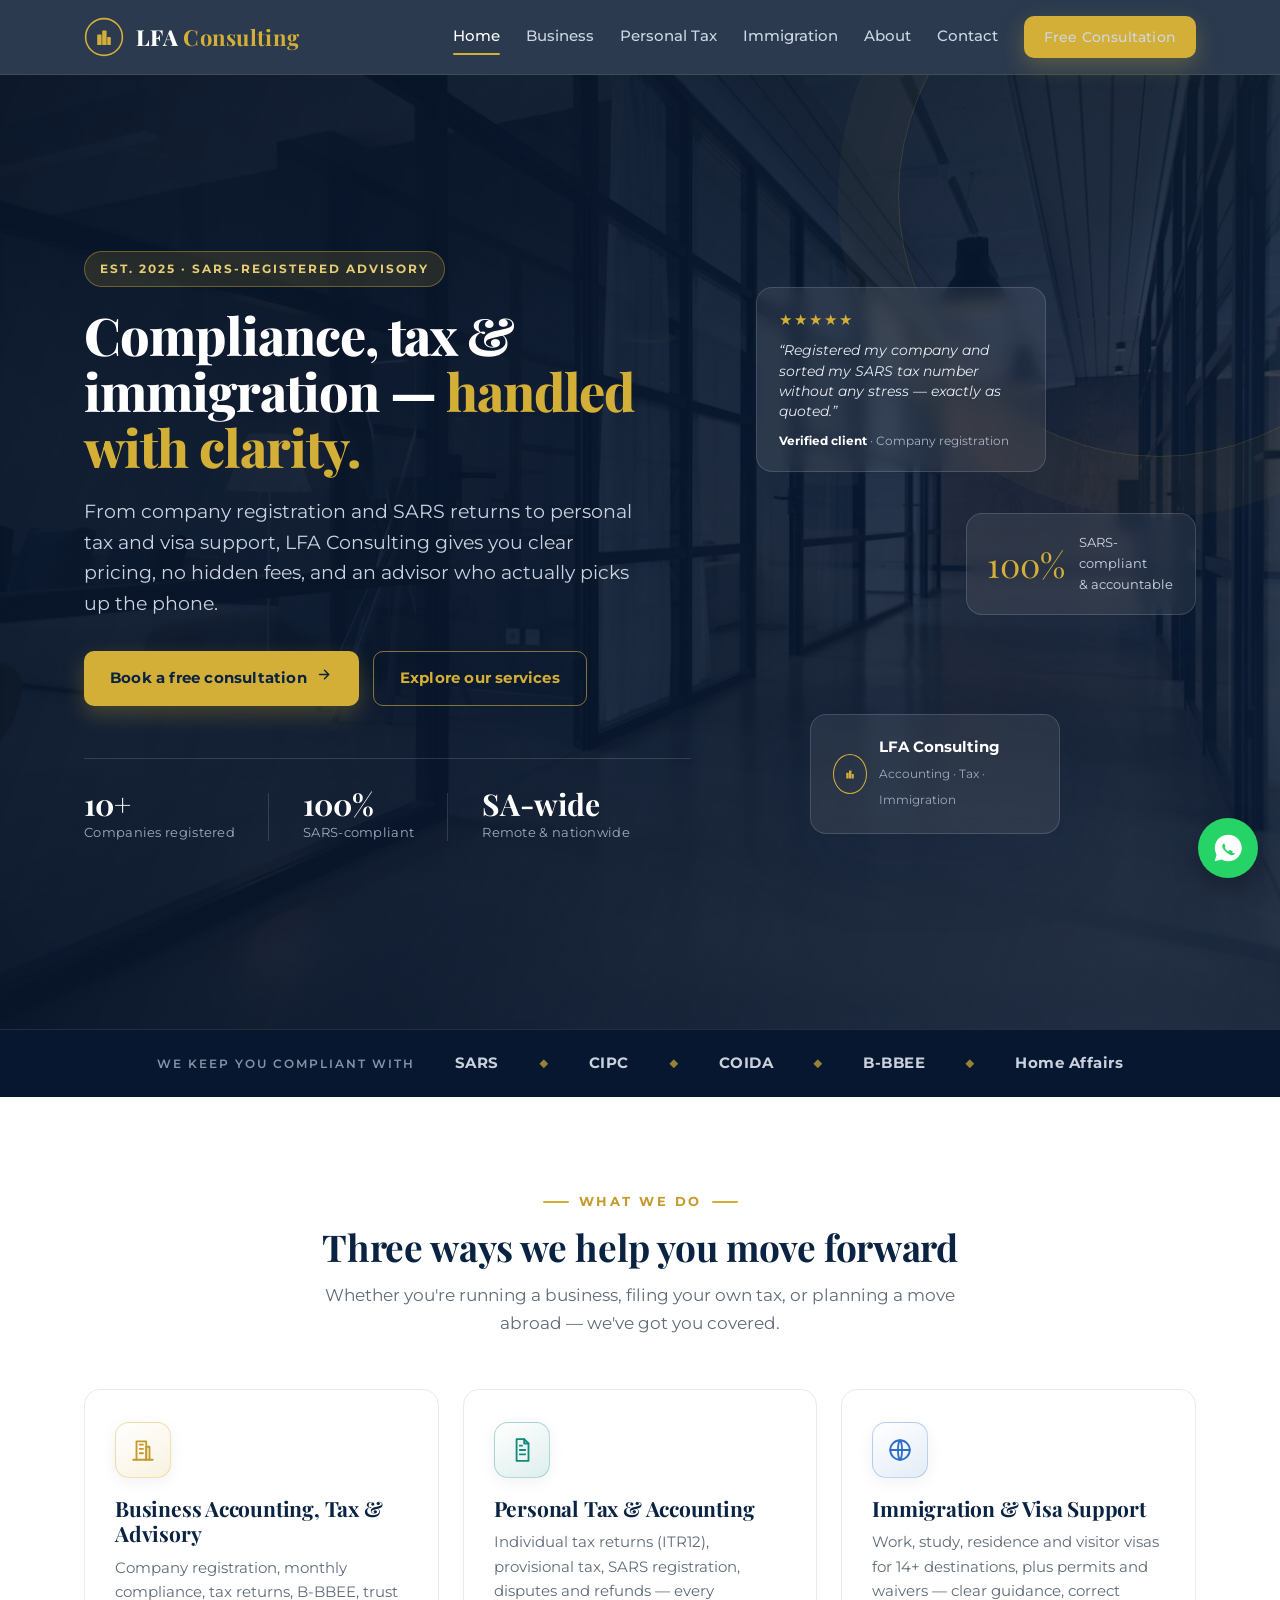
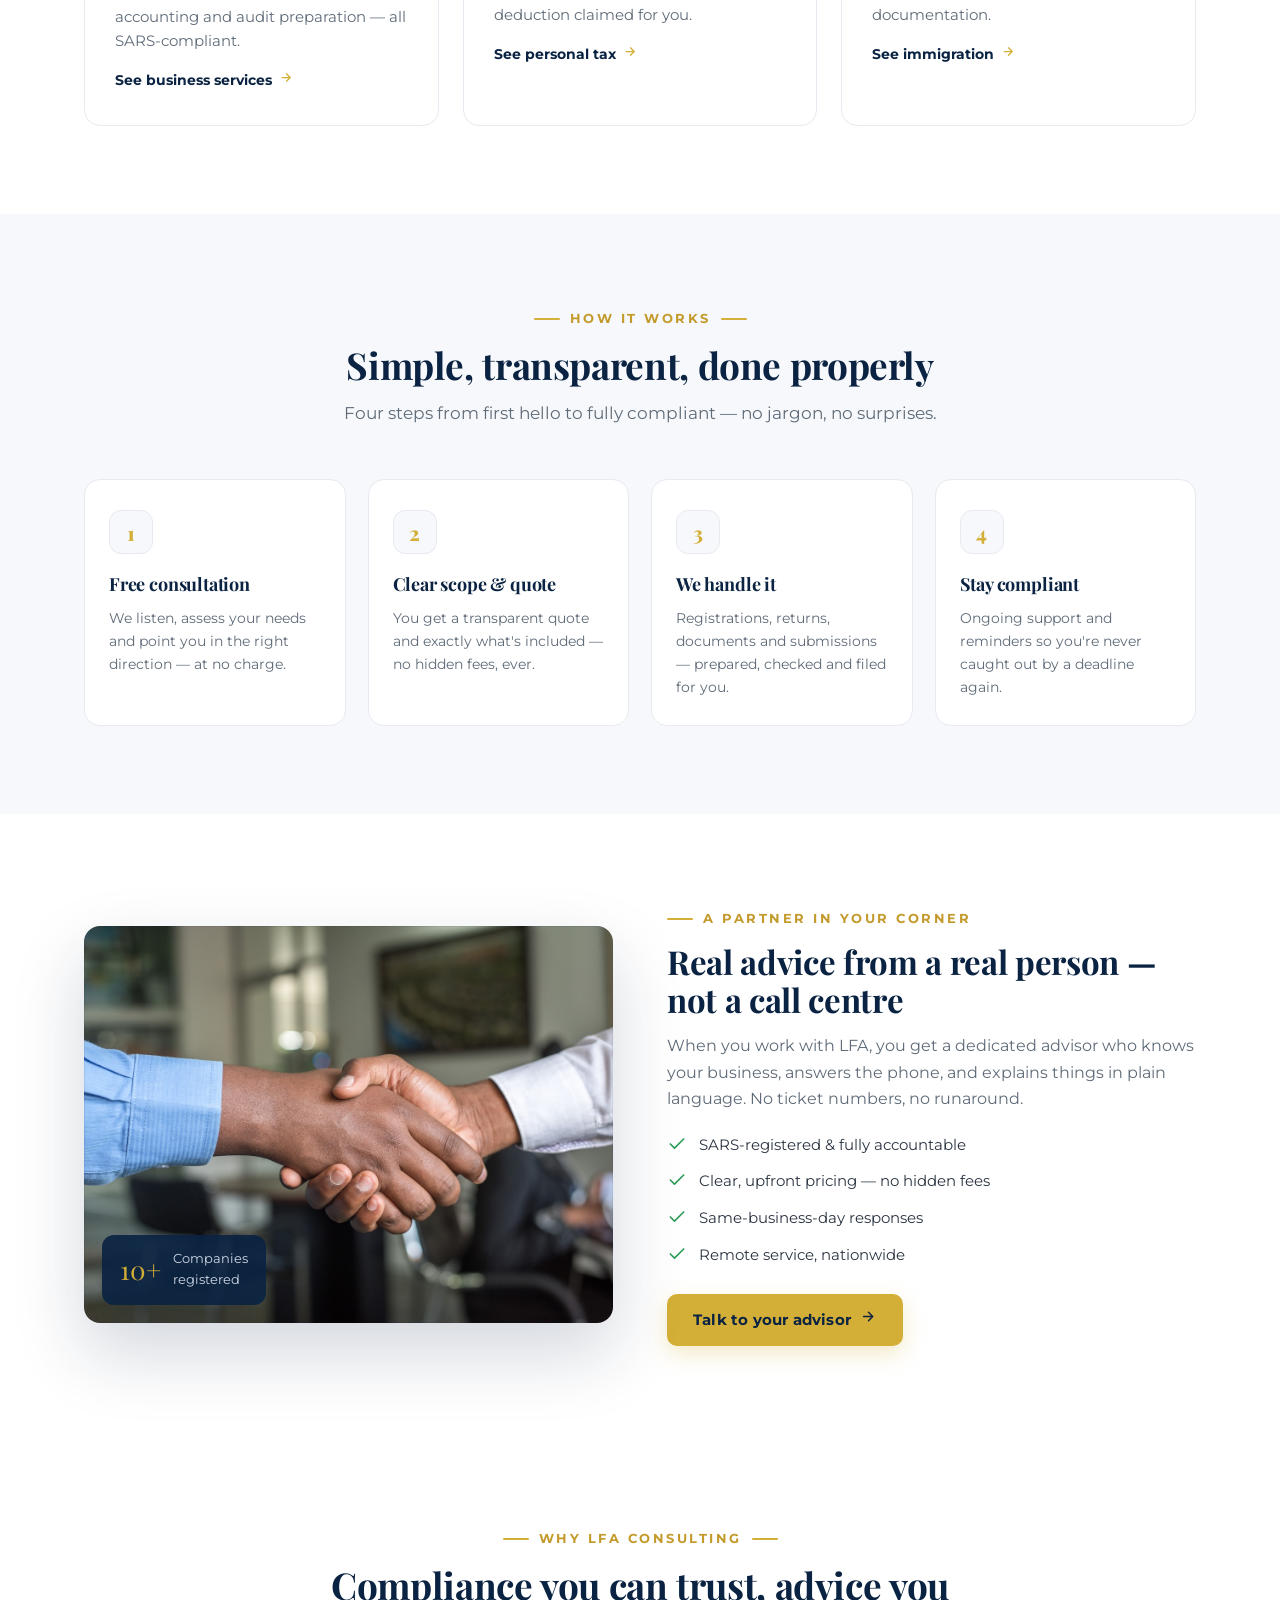
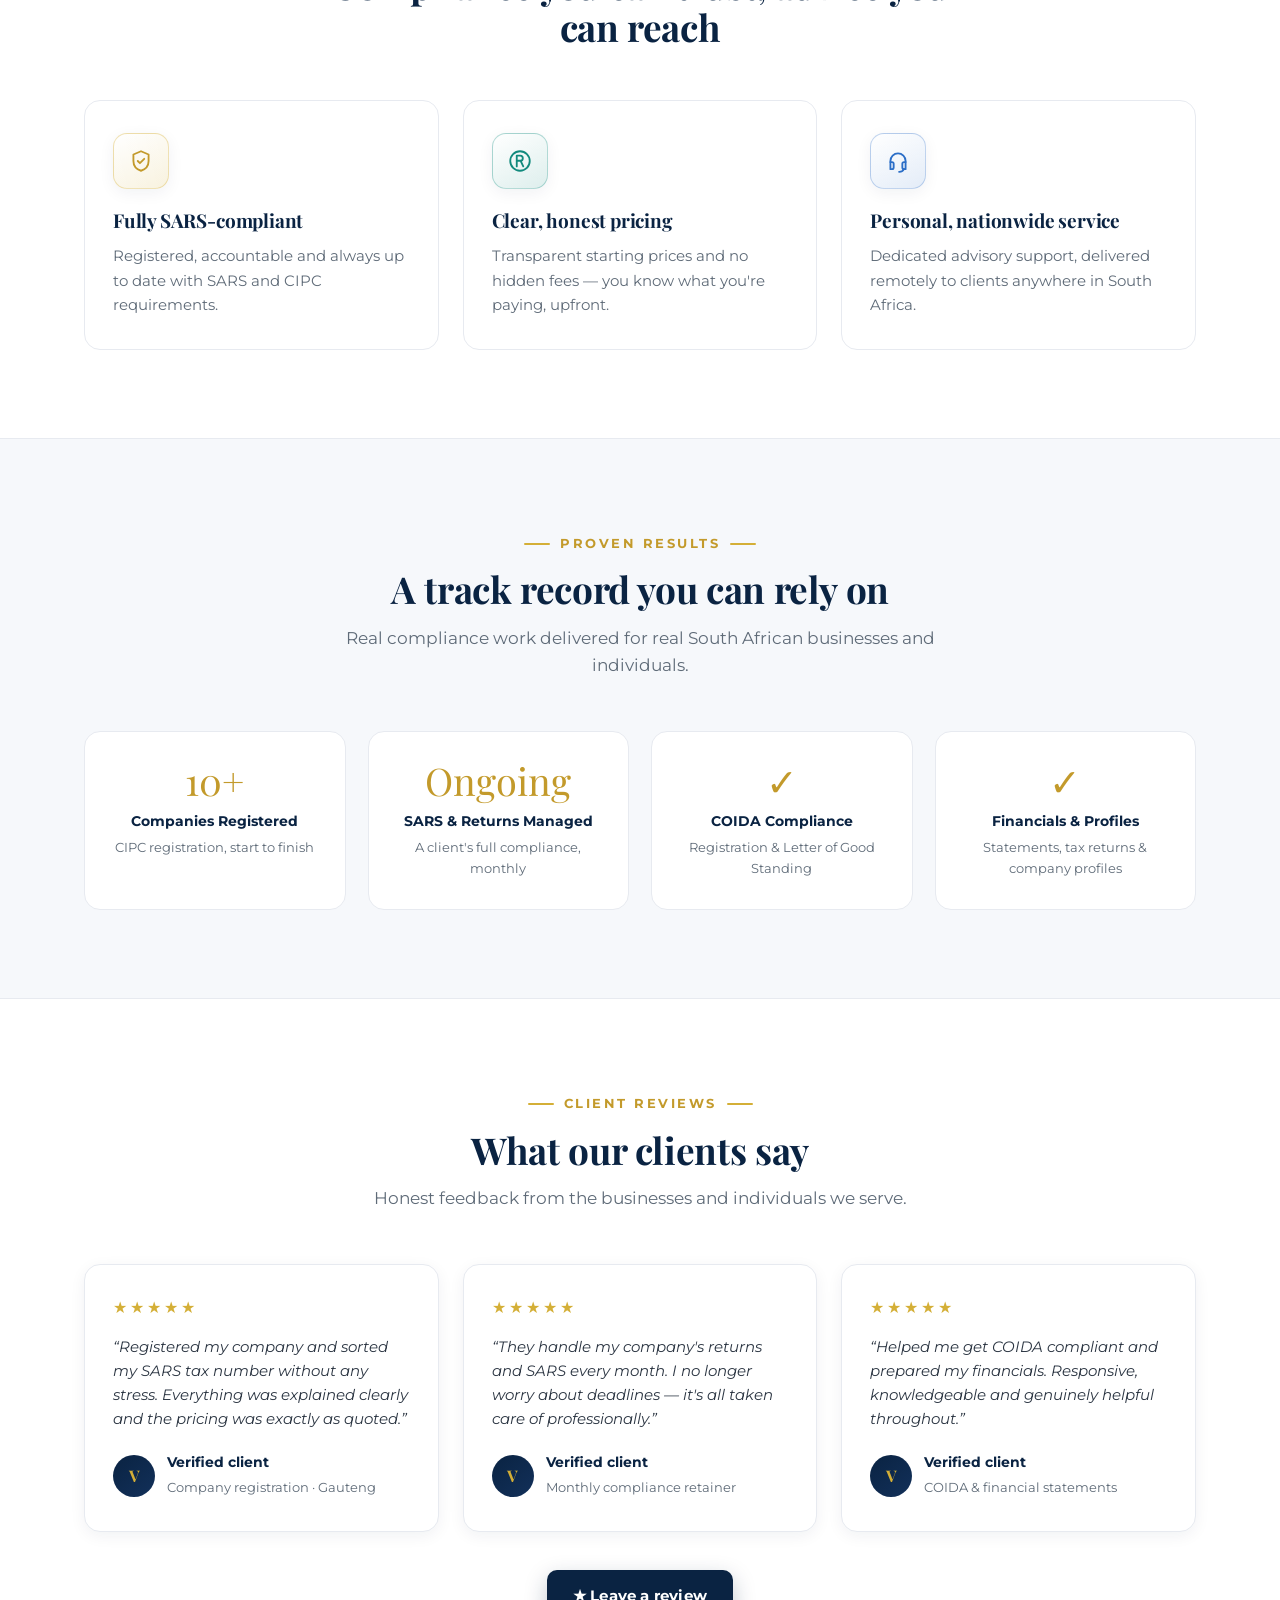
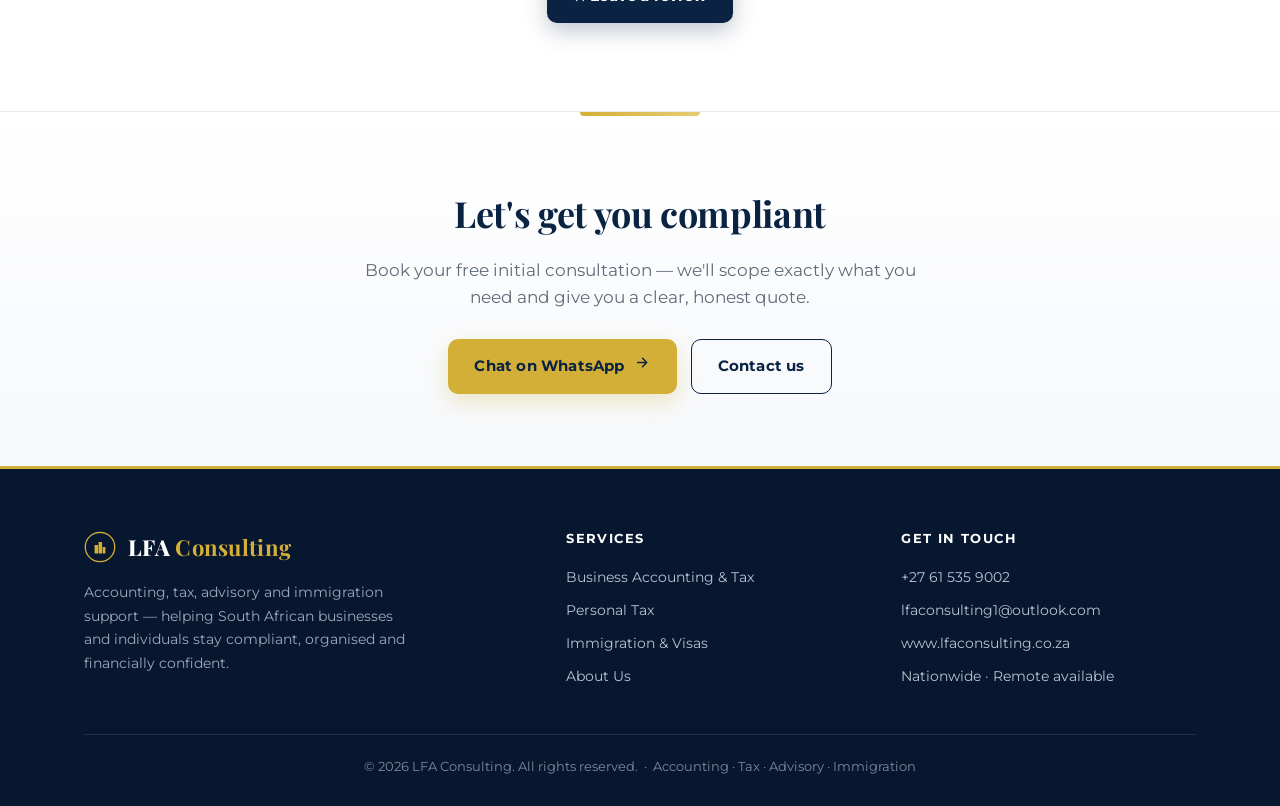
==== commit 652e654a: "Add photography, coloured icons, 10+ companies, feature/split sections Co-Authored-By: Claude Opus 4" ====
--- a/index.html
+++ b/index.html
@@ -43,7 +43,7 @@
         <a href="business.html" class="btn btn-ghost">Explore our services</a>
       </div>
       <div class="trust">
-        <div class="t"><b>5+</b><span>Companies registered</span></div>
+        <div class="t"><b>10+</b><span>Companies registered</span></div>
         <div class="t"><b>100%</b><span>SARS-compliant</span></div>
         <div class="t"><b>SA-wide</b><span>Remote &amp; nationwide</span></div>
       </div>
@@ -126,6 +126,30 @@
   </div>
 </section>
 
+<!-- FEATURE / SPLIT -->
+<section>
+  <div class="wrap">
+    <div class="split">
+      <div class="simg reveal">
+        <img src="images/advisor.jpg" alt="LFA Consulting advisor shaking hands with a client">
+        <div class="badge-float"><div class="n">10+</div><span>Companies<br>registered</span></div>
+      </div>
+      <div class="reveal d1">
+        <span class="kicker">A partner in your corner</span>
+        <h2>Real advice from a real person — not a call centre</h2>
+        <p>When you work with LFA, you get a dedicated advisor who knows your business, answers the phone, and explains things in plain language. No ticket numbers, no runaround.</p>
+        <ul class="checklist">
+          <li><span class="ic" data-icon="check"></span> SARS-registered &amp; fully accountable</li>
+          <li><span class="ic" data-icon="check"></span> Clear, upfront pricing — no hidden fees</li>
+          <li><span class="ic" data-icon="check"></span> Same-business-day responses</li>
+          <li><span class="ic" data-icon="check"></span> Remote service, nationwide</li>
+        </ul>
+        <a href="contact.html" class="btn">Talk to your advisor <i data-icon="arrow"></i></a>
+      </div>
+    </div>
+  </div>
+</section>
+
 <!-- WHY -->
 <section id="why">
   <div class="wrap">
@@ -150,7 +174,7 @@
       <p>Real compliance work delivered for real South African businesses and individuals.</p>
     </div>
     <div class="rgrid">
-      <div class="ritem reveal"><div class="n">5+</div><div class="l">Companies Registered</div><div class="d">CIPC registration, start to finish</div></div>
+      <div class="ritem reveal"><div class="n">10+</div><div class="l">Companies Registered</div><div class="d">CIPC registration, start to finish</div></div>
       <div class="ritem reveal d1"><div class="n">Ongoing</div><div class="l">SARS &amp; Returns Managed</div><div class="d">A client's full compliance, monthly</div></div>
       <div class="ritem reveal d2"><div class="n">✓</div><div class="l">COIDA Compliance</div><div class="d">Registration &amp; Letter of Good Standing</div></div>
       <div class="ritem reveal d3"><div class="n">✓</div><div class="l">Financials &amp; Profiles</div><div class="d">Statements, tax returns &amp; company profiles</div></div>
--- a/styles.css
+++ b/styles.css
@@ -43,6 +43,15 @@
 .icon-tile{width:56px;height:56px;border-radius:14px;background:linear-gradient(150deg,#fff,var(--cream));border:1px solid var(--line);
   display:flex;align-items:center;justify-content:center;box-shadow:var(--shadow-sm);}
 .icon-tile .ic svg{width:26px;height:26px;}
+/* varied icon colours across cards/features */
+.cards .card:nth-child(4n+1) .ic,.why-grid .why-c:nth-child(4n+1) .ic{color:#c39a2b;}
+.cards .card:nth-child(4n+2) .ic,.why-grid .why-c:nth-child(4n+2) .ic{color:#128a7d;}
+.cards .card:nth-child(4n+3) .ic,.why-grid .why-c:nth-child(4n+3) .ic{color:#2b6ec7;}
+.cards .card:nth-child(4n+4) .ic,.why-grid .why-c:nth-child(4n+4) .ic{color:#2f9e5a;}
+.cards .card:nth-child(4n+1) .icon-tile,.why-grid .why-c:nth-child(4n+1) .icon-tile{background:linear-gradient(150deg,#fff,rgba(212,175,55,.16));border-color:rgba(212,175,55,.35);}
+.cards .card:nth-child(4n+2) .icon-tile,.why-grid .why-c:nth-child(4n+2) .icon-tile{background:linear-gradient(150deg,#fff,rgba(18,138,125,.14));border-color:rgba(18,138,125,.3);}
+.cards .card:nth-child(4n+3) .icon-tile,.why-grid .why-c:nth-child(4n+3) .icon-tile{background:linear-gradient(150deg,#fff,rgba(43,110,199,.13));border-color:rgba(43,110,199,.28);}
+.cards .card:nth-child(4n+4) .icon-tile,.why-grid .why-c:nth-child(4n+4) .icon-tile{background:linear-gradient(150deg,#fff,rgba(47,158,90,.14));border-color:rgba(47,158,90,.3);}
 
 /* ================= NAV ================= */
 header.nav{position:sticky;top:0;z-index:60;background:rgba(9,26,50,.86);backdrop-filter:blur(12px);
@@ -61,10 +70,10 @@
 .burger{display:none;background:none;border:none;color:#fff;font-size:26px;cursor:pointer;}
 
 /* ================= HERO ================= */
-.hero{background:var(--navy);color:#fff;position:relative;overflow:hidden;}
+.hero{color:#fff;position:relative;overflow:hidden;background:#0A2342 url('images/office.jpg') center/cover no-repeat;}
 .hero::before{content:"";position:absolute;inset:0;background:
-  radial-gradient(1100px 520px at 82% -8%, rgba(212,175,55,.22), transparent 60%),
-  radial-gradient(760px 520px at -6% 108%, rgba(30,74,140,.5), transparent 60%);}
+  linear-gradient(110deg, rgba(7,19,38,.97) 0%, rgba(8,23,46,.9) 44%, rgba(10,30,58,.76) 100%),
+  radial-gradient(1000px 500px at 86% -10%, rgba(212,175,55,.20), transparent 60%);}
 .hero::after{content:"";position:absolute;right:-140px;top:-140px;width:520px;height:520px;border-radius:50%;
   border:1px solid rgba(212,175,55,.18);box-shadow:0 0 0 60px rgba(212,175,55,.04);}
 .hero .wrap{position:relative;z-index:2;padding:88px 24px 96px;display:grid;grid-template-columns:1.15fr .85fr;gap:56px;align-items:center;}
@@ -146,6 +155,21 @@
 .why-c h3{font-size:19px;margin:16px 0 8px;}
 .why-c p{color:var(--muted);font-size:14.7px;}
 
+/* SPLIT (image + text) */
+.split{display:grid;grid-template-columns:1fr 1fr;gap:54px;align-items:center;}
+.split .simg{position:relative;border-radius:var(--radius);overflow:hidden;box-shadow:var(--shadow-lg);aspect-ratio:4/3;}
+.split .simg img{width:100%;height:100%;object-fit:cover;display:block;}
+.split .simg::after{content:"";position:absolute;inset:0;box-shadow:inset 0 0 0 1px rgba(10,35,66,.08);border-radius:var(--radius);}
+.split .badge-float{position:absolute;left:18px;bottom:18px;background:rgba(10,35,66,.92);color:#fff;border-radius:12px;padding:14px 18px;display:flex;align-items:center;gap:12px;box-shadow:var(--shadow);}
+.split .badge-float .n{font-family:'Playfair Display',serif;font-size:26px;color:var(--gold);line-height:1;}
+.split .badge-float span{font-size:12.5px;color:#cdd6e2;}
+.split h2{font-size:33px;margin:14px 0 14px;line-height:1.15;}
+.split p{color:var(--muted);font-size:16px;margin-bottom:20px;}
+.checklist{list-style:none;margin:0 0 26px;}
+.checklist li{display:flex;align-items:flex-start;gap:12px;margin-bottom:12px;font-size:15px;color:var(--ink);}
+.checklist li .ic{color:#2f9e5a;flex:0 0 auto;margin-top:1px;}
+.checklist li .ic svg{width:20px;height:20px;stroke:currentColor;fill:none;stroke-width:2;}
+
 /* PROCESS */
 .steps{display:grid;grid-template-columns:repeat(4,1fr);gap:22px;counter-reset:step;}
 .step{position:relative;padding:30px 24px 26px;border-radius:var(--radius);background:#fff;border:1px solid var(--line);}
@@ -207,8 +231,12 @@
 .cinfo h2{font-size:32px;margin-bottom:14px;}
 .cinfo p{color:var(--muted);margin-bottom:24px;font-size:16px;}
 .cline{display:flex;align-items:center;gap:15px;margin-bottom:16px;font-size:15.5px;}
-.cline .k{width:46px;height:46px;border-radius:12px;background:var(--navy);color:var(--gold);display:flex;align-items:center;justify-content:center;flex:0 0 auto;}
-.cline .k svg{width:20px;height:20px;stroke:currentColor;fill:none;stroke-width:1.7;}
+.cline .k{width:46px;height:46px;border-radius:12px;background:var(--navy);color:#fff;display:flex;align-items:center;justify-content:center;flex:0 0 auto;box-shadow:var(--shadow-sm);}
+.cline .k svg{width:20px;height:20px;stroke:currentColor;fill:none;stroke-width:1.8;}
+.cline .k[data-icon="phone"]{background:linear-gradient(145deg,#16a08f,#0e8a7d);}
+.cline .k[data-icon="mail"]{background:linear-gradient(145deg,#3a80e0,#2b6ec7);}
+.cline .k[data-icon="globe"]{background:linear-gradient(145deg,#e0b93f,#c39a2b);}
+.cline .k[data-icon="pin"]{background:linear-gradient(145deg,#37b06a,#2f9e5a);}
 .cline a:hover{color:var(--gold-2);}
 .form-card{background:#fff;border:1px solid var(--line);border-radius:var(--radius);padding:36px 32px;box-shadow:var(--shadow);}
 .field{margin-bottom:17px;}
@@ -256,7 +284,8 @@
   .hero-vis{display:none;}
   .steps,.rgrid{grid-template-columns:1fr 1fr;}
   .cards,.cards.two,.why-grid,.revgrid{grid-template-columns:1fr;}
-  .destgrid,.cgrid,.fgrid{grid-template-columns:1fr;}
+  .destgrid,.cgrid,.fgrid,.split{grid-template-columns:1fr;}
+  .split .simg{aspect-ratio:16/10;}
   .navlinks{display:none;}
   .burger{display:block;}
   .navlinks.open{display:flex;position:absolute;top:74px;left:0;right:0;flex-direction:column;background:var(--navy-2);padding:20px 24px;gap:16px;border-bottom:1px solid rgba(212,175,55,.25);}
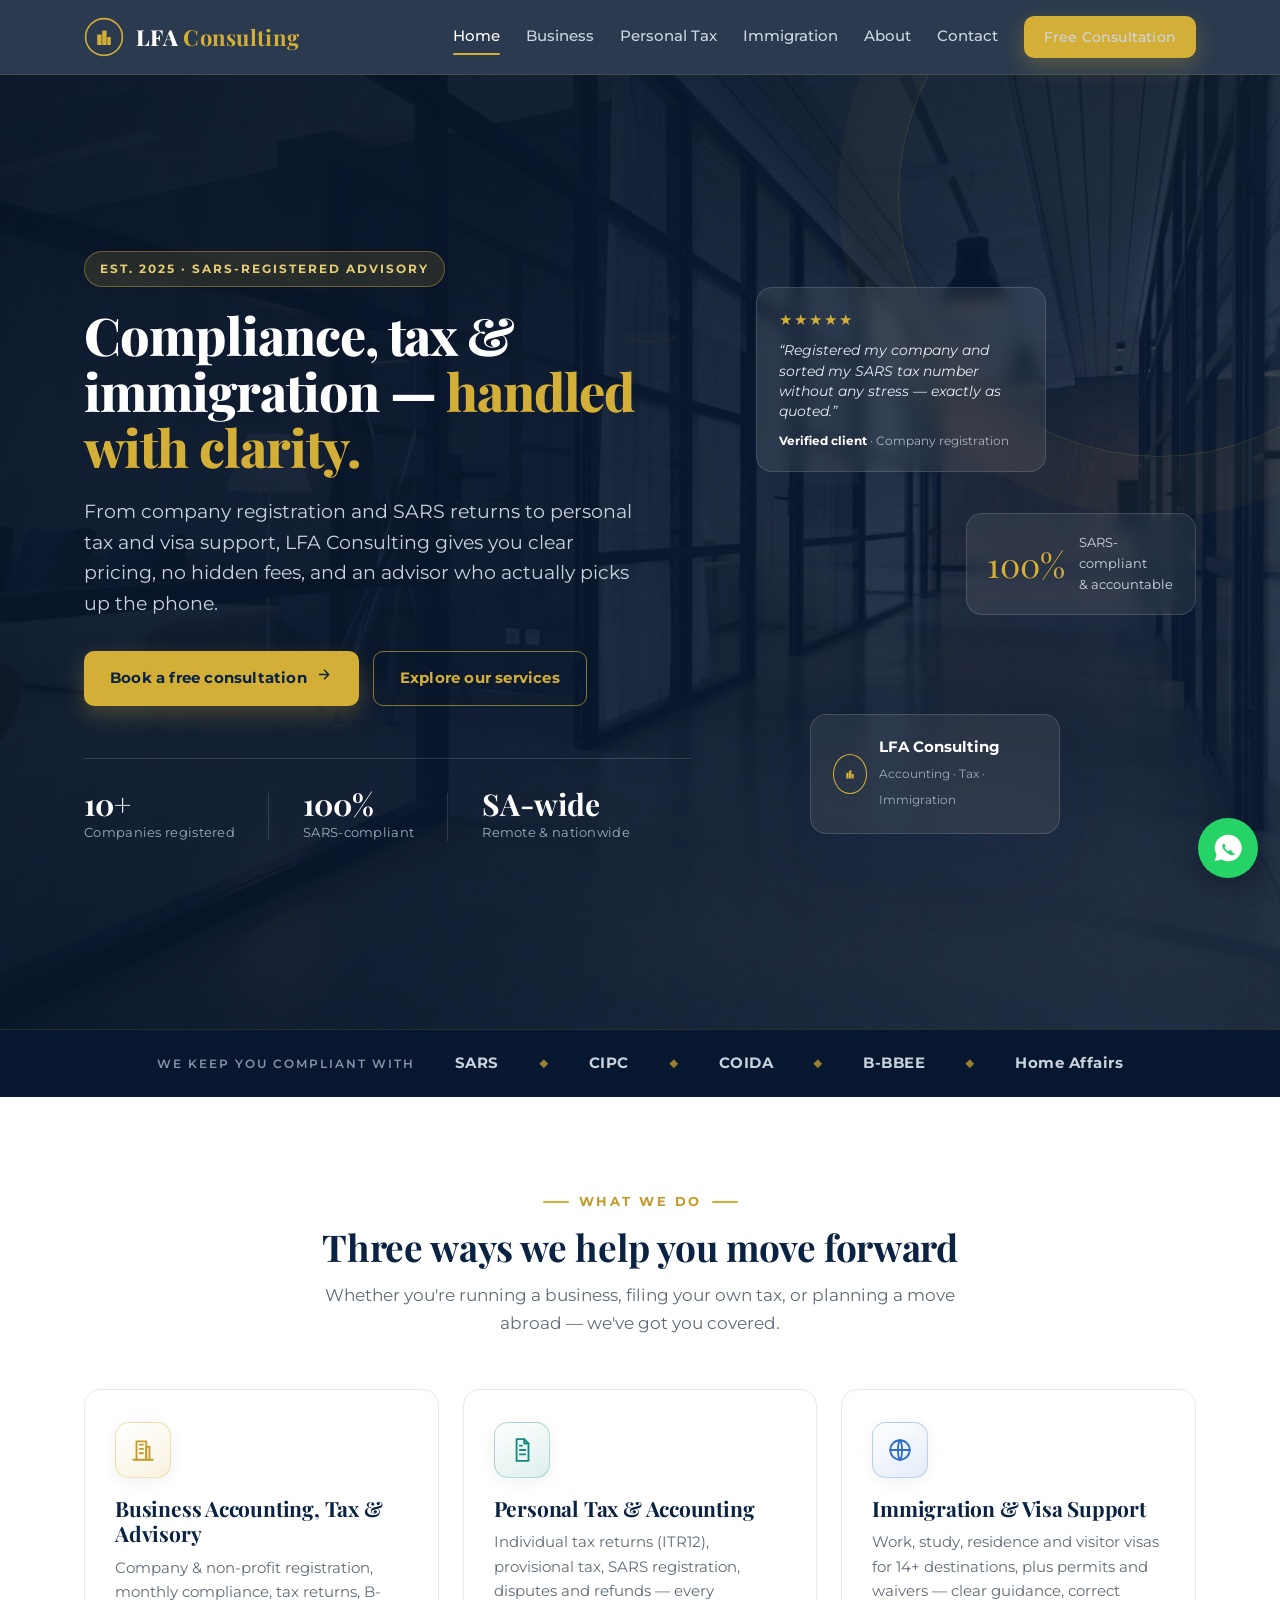
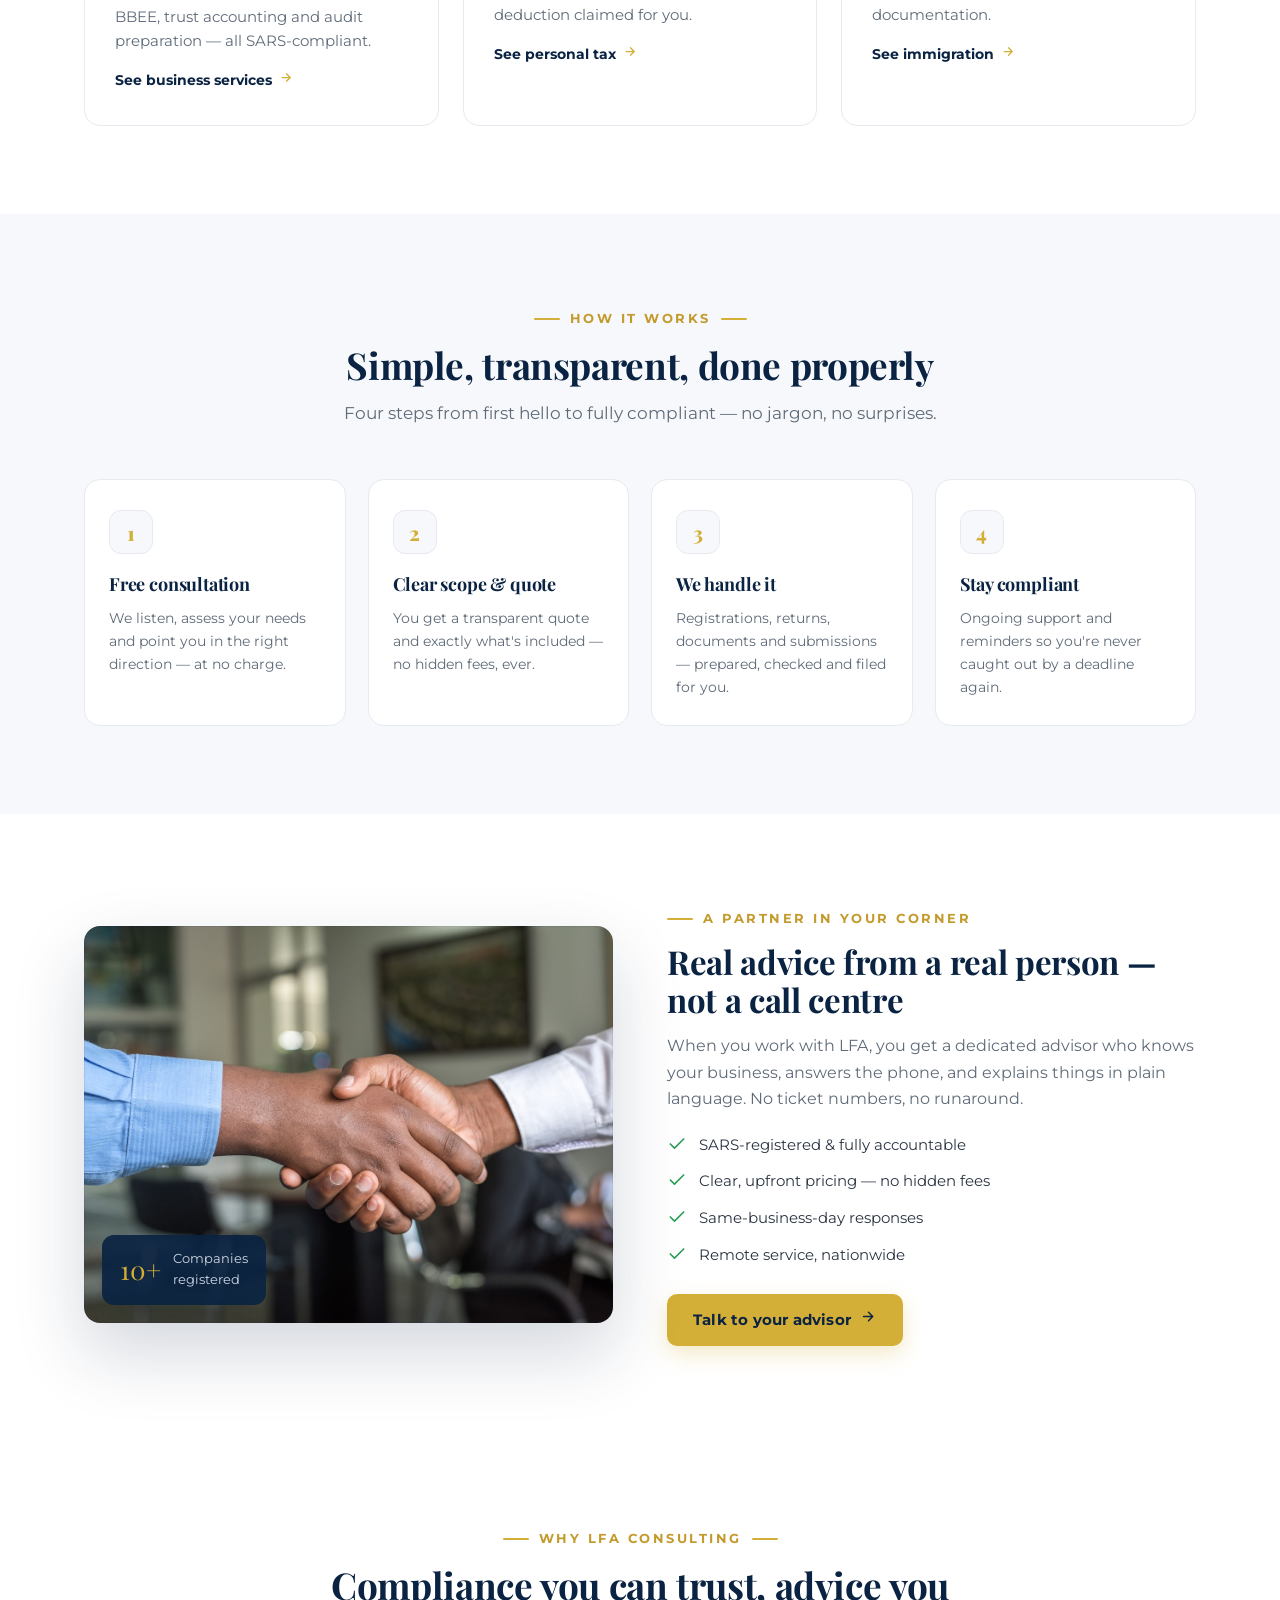
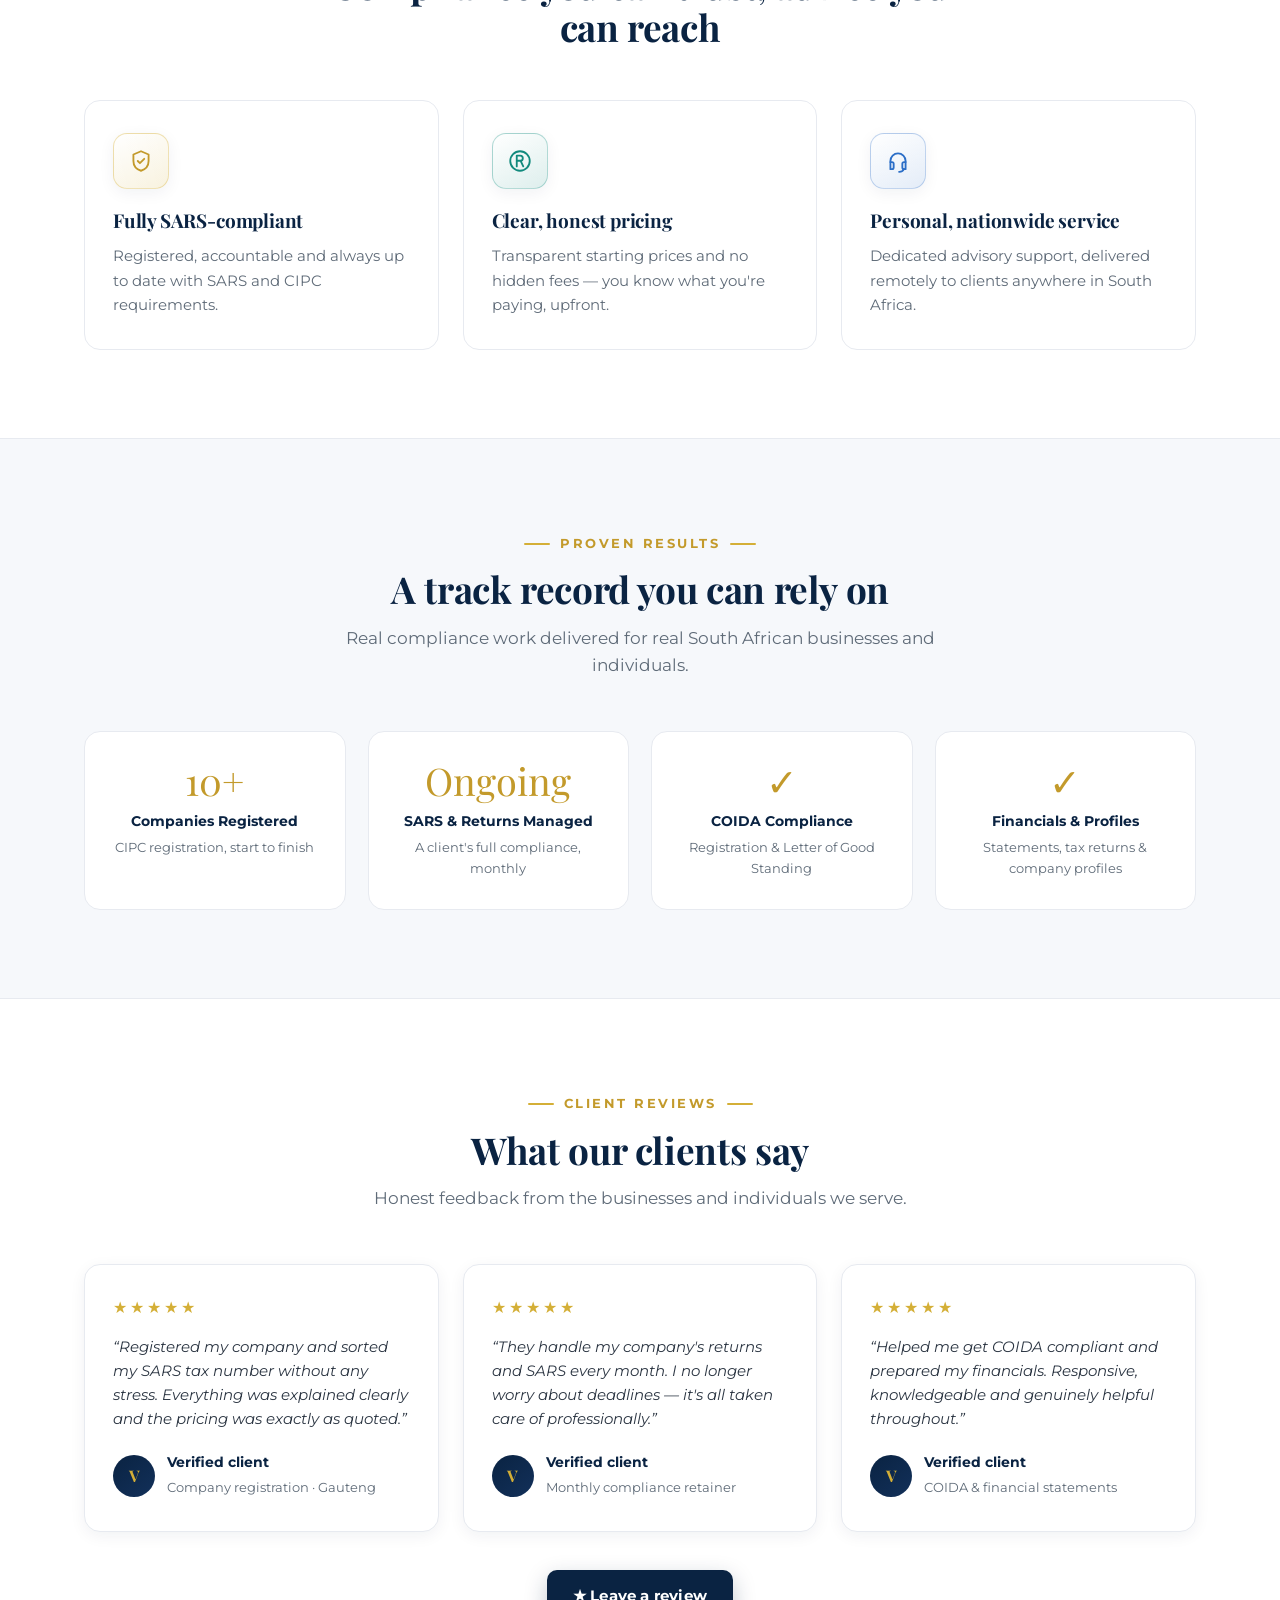
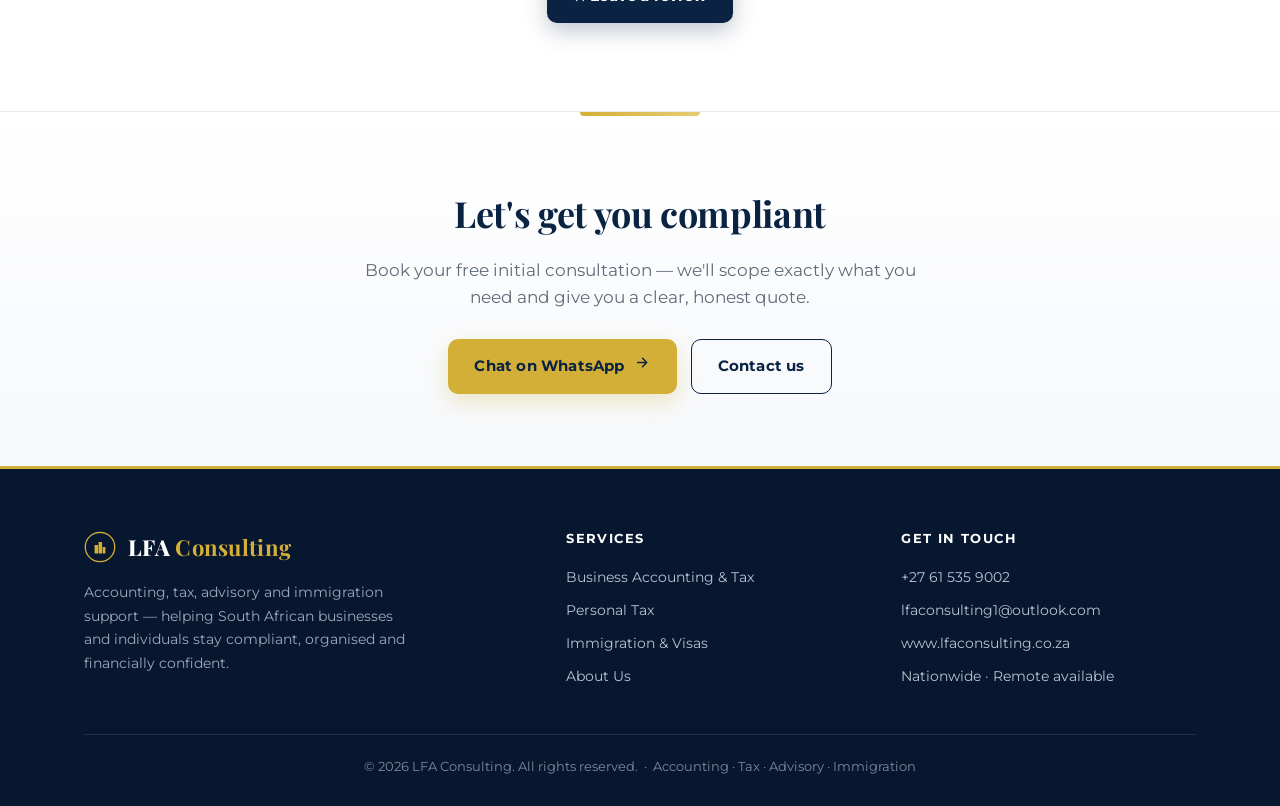
==== commit ffad6800: "Add Non-Profit Registration (NPC/NPO/PBO) service — card, pricing, home mention" ====
--- a/index.html
+++ b/index.html
@@ -90,7 +90,7 @@
       <div class="card reveal">
         <div class="icon-tile"><span class="ic" data-icon="building"></span></div>
         <h3>Business Accounting, Tax &amp; Advisory</h3>
-        <p>Company registration, monthly compliance, tax returns, B-BBEE, trust accounting and audit preparation — all SARS-compliant.</p>
+        <p>Company &amp; non-profit registration, monthly compliance, tax returns, B-BBEE, trust accounting and audit preparation — all SARS-compliant.</p>
         <a class="more" href="business.html">See business services <i data-icon="arrow"></i></a>
       </div>
       <div class="card reveal d1">
@@ -131,7 +131,7 @@
   <div class="wrap">
     <div class="split">
       <div class="simg reveal">
-        <img src="images/advisor.jpg" alt="LFA Consulting advisor shaking hands with a client">
+        <img src="images/handshake.jpg" alt="LFA Consulting advisor shaking hands with a client">
         <div class="badge-float"><div class="n">10+</div><span>Companies<br>registered</span></div>
       </div>
       <div class="reveal d1">
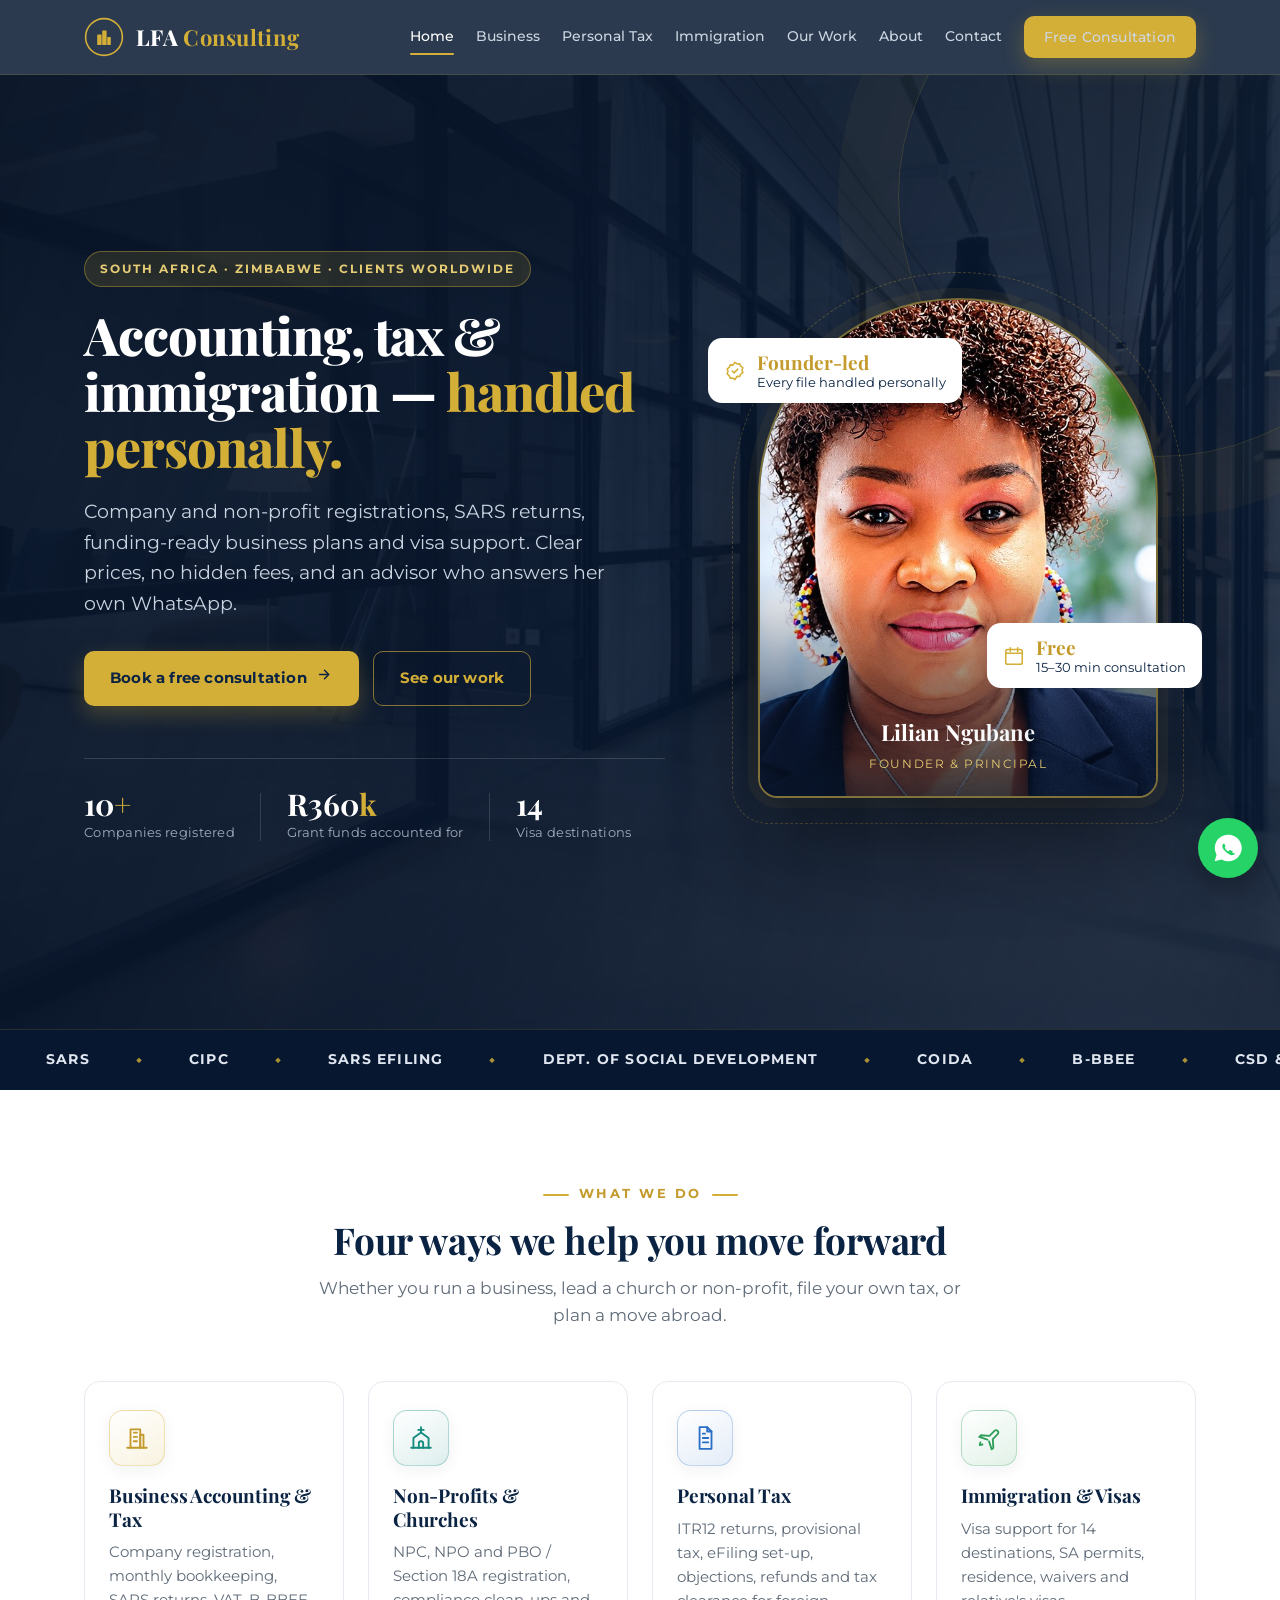
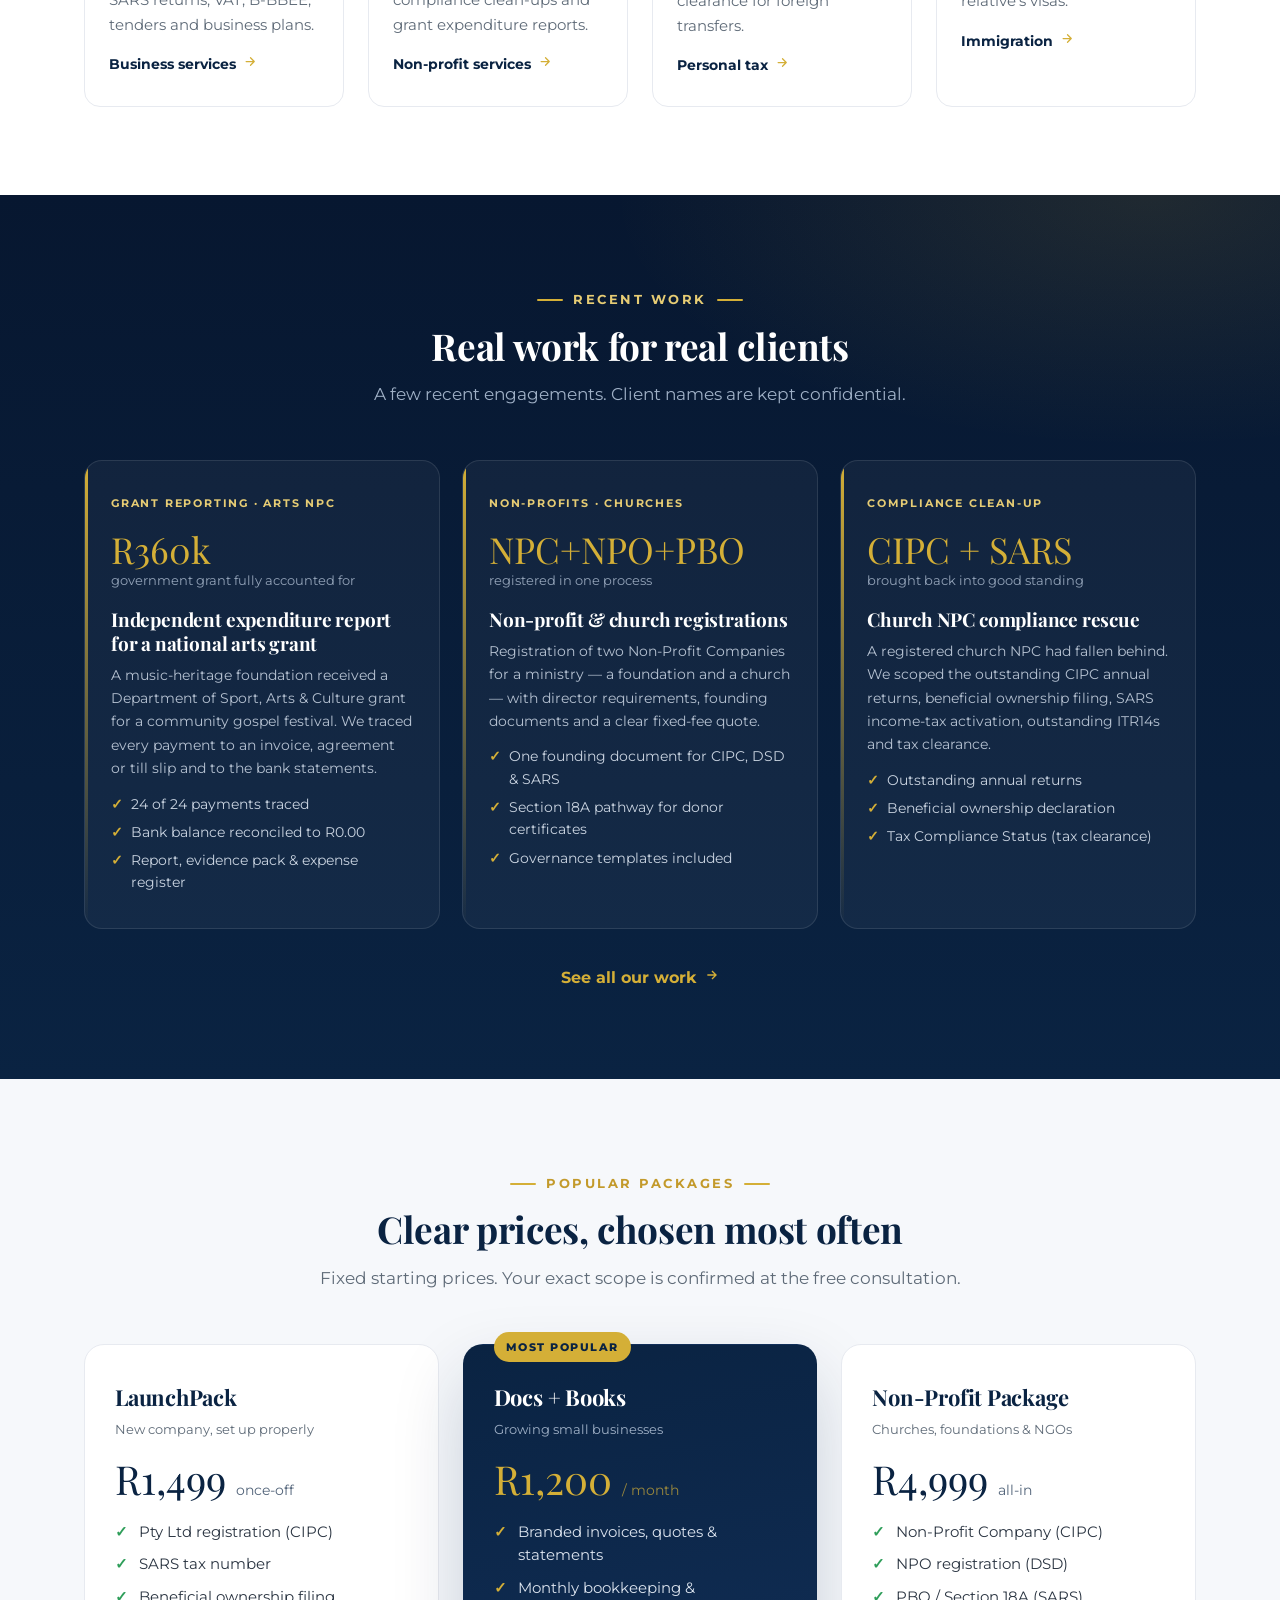
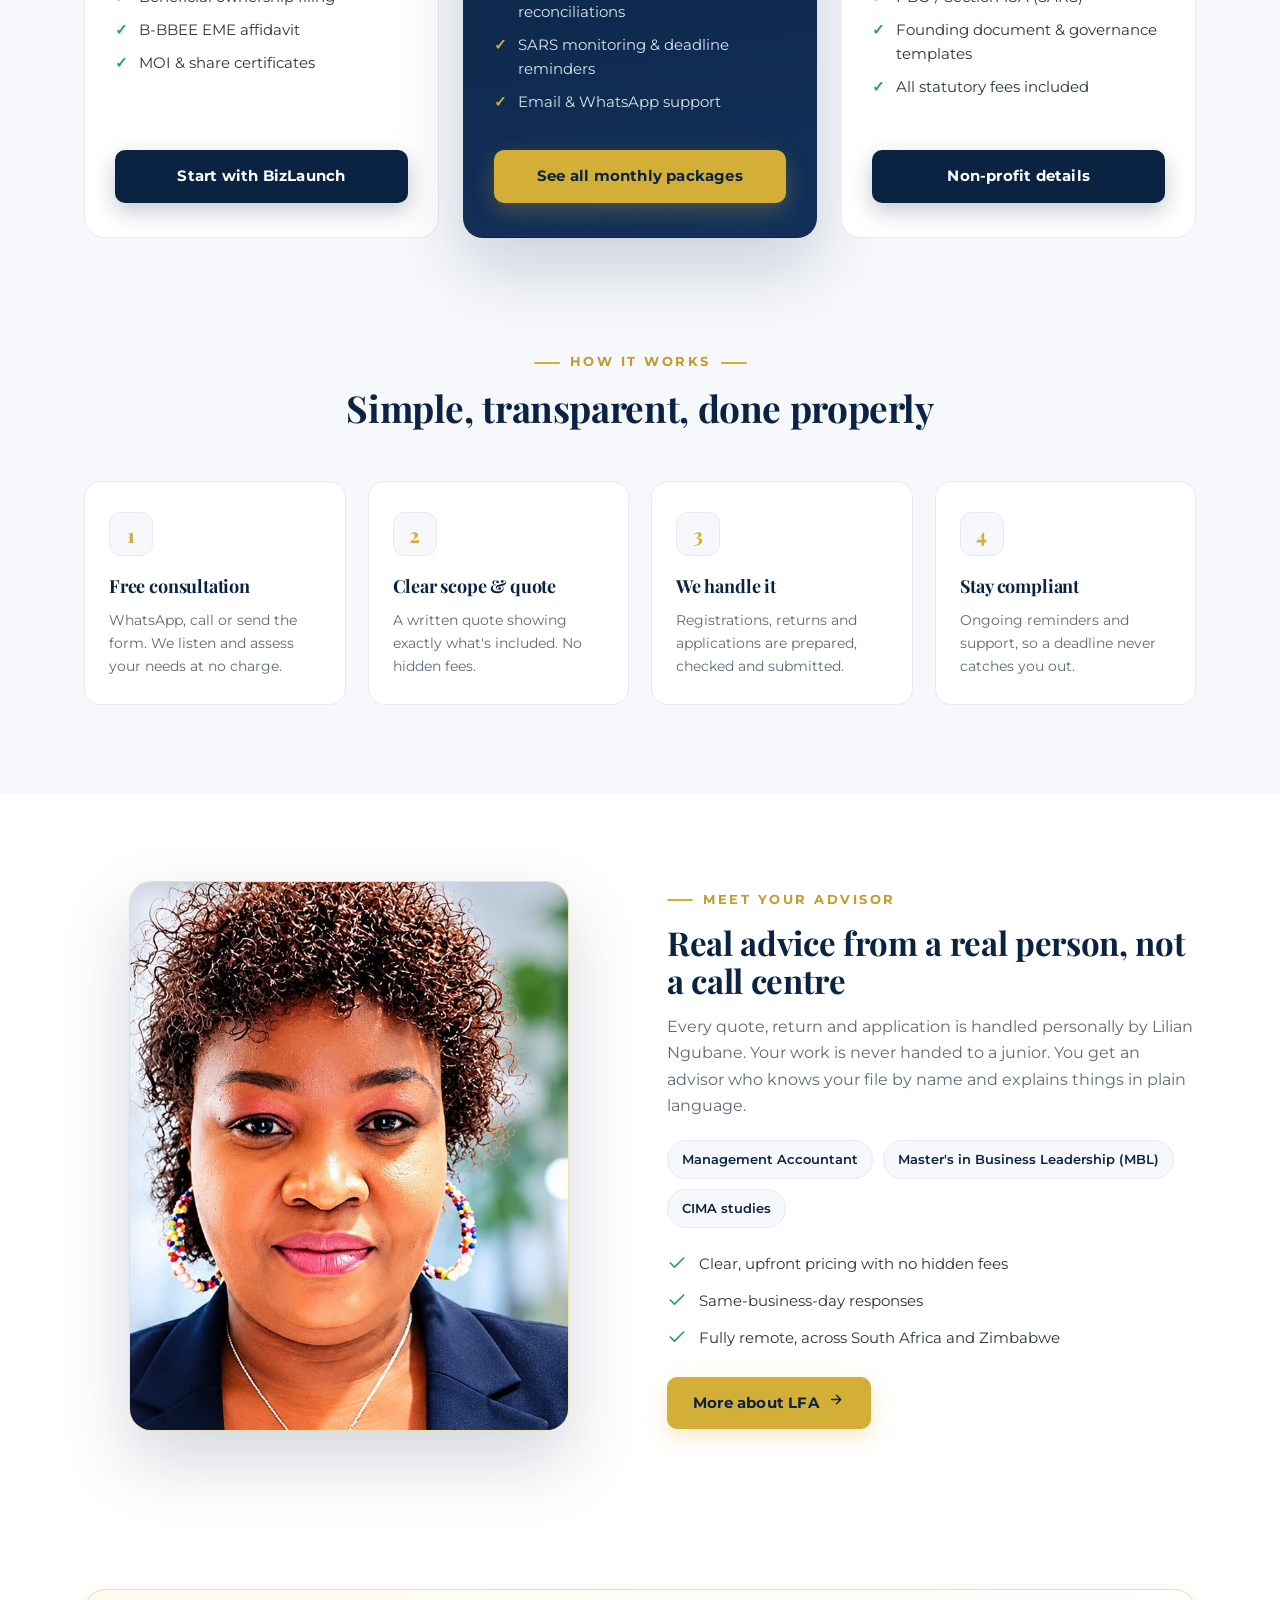
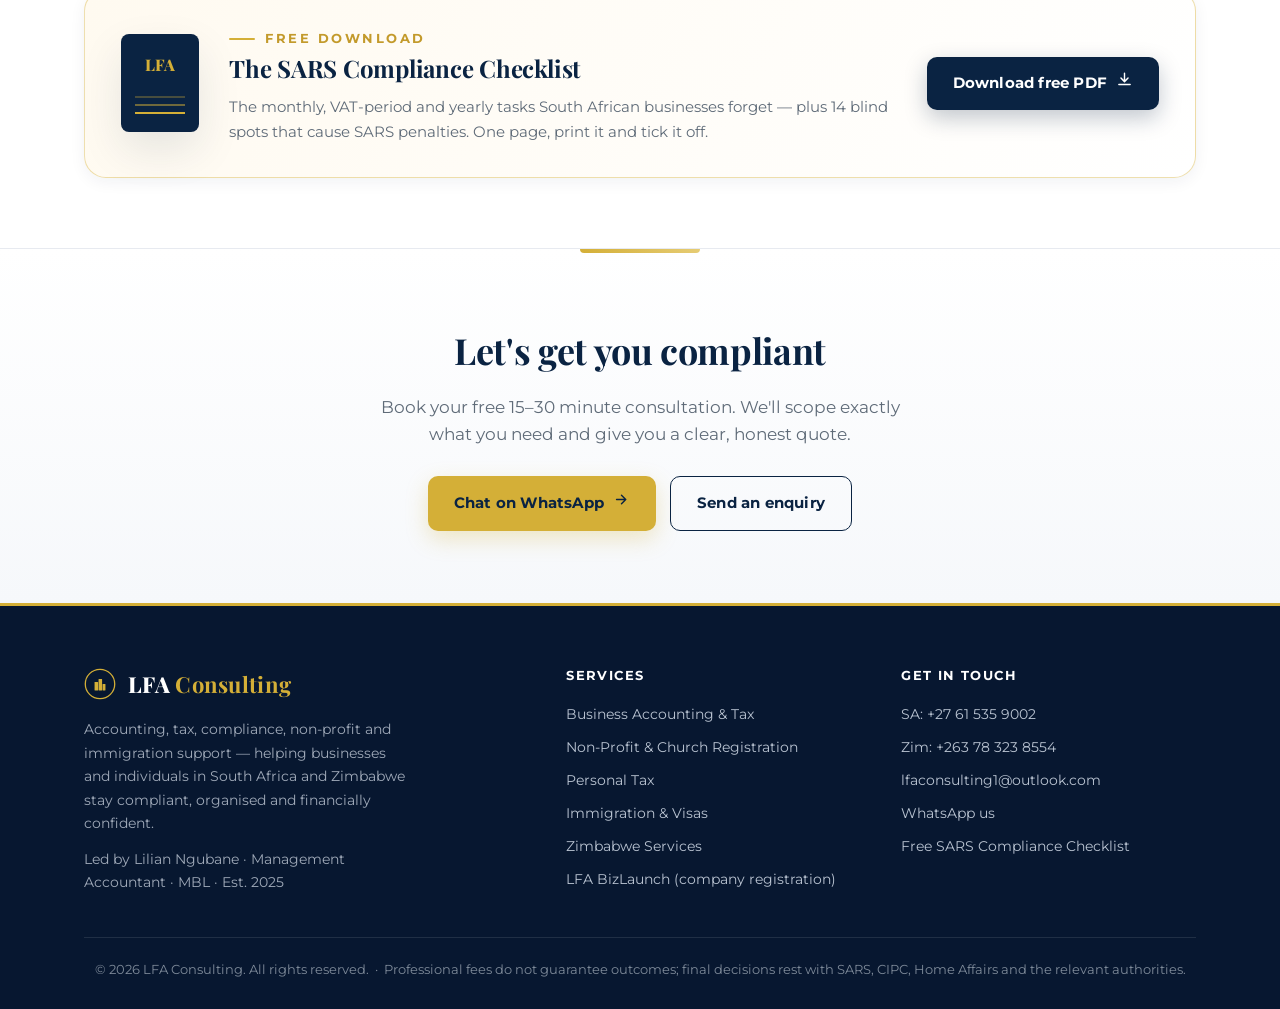
==== commit aa67b0b1: "Site refresh: Our Work page, founder photo, packages, non-profit & Zimbabwe sections, free SARS chec" ====
--- a/index.html
+++ b/index.html
@@ -3,242 +3,206 @@
 <head>
 <meta charset="UTF-8">
 <meta name="viewport" content="width=device-width, initial-scale=1.0">
-<title>LFA Consulting — Accounting, Tax, Advisory &amp; Immigration | South Africa</title>
-<meta name="description" content="LFA Consulting: SARS-compliant accounting, tax, business advisory and immigration support. Company registration, tax returns, compliance retainers, visas and waivers. Free initial consultation, nationwide.">
+<title>LFA Consulting — Accounting, Tax, Non-Profit &amp; Immigration | South Africa &amp; Zimbabwe</title>
+<meta name="description" content="Founder-led accounting, tax, compliance, non-profit registration and immigration support in South Africa and Zimbabwe. Clear prices, free initial consultation.">
+<meta property="og:title" content="LFA Consulting — Accounting, Tax, Non-Profit &amp; Immigration | South Africa &amp; Zimbabwe">
+<meta property="og:description" content="Founder-led accounting, tax, compliance, non-profit registration and immigration support in South Africa and Zimbabwe. Clear prices, free initial consultation.">
+<meta property="og:image" content="https://lfa-consulting.pages.dev/images/lilian.jpg">
+<meta property="og:type" content="website">
+<meta name="theme-color" content="#0A2342">
+<link rel="icon" href="data:image/svg+xml,<svg width='64' height='64' viewBox='0 0 100 100' fill='none'><circle cx='50' cy='50' r='46' stroke='%23D4AF37' stroke-width='4'/><g fill='%23D4AF37'><rect x='33' y='44' width='11' height='26' rx='1'/><rect x='45.5' y='34' width='11' height='36' rx='1'/><rect x='58' y='50' width='9' height='20' rx='1'/></g></svg>">
 <link rel="preconnect" href="https://fonts.googleapis.com">
 <link rel="preconnect" href="https://fonts.gstatic.com" crossorigin>
-<link href="https://fonts.googleapis.com/css2?family=Playfair+Display:wght@600;700;800&family=Montserrat:wght@400;500;600;700&display=swap" rel="stylesheet">
-<link rel="stylesheet" href="styles.css">
+<link href="https://fonts.googleapis.com/css2?family=Playfair+Display:ital,wght@0,600;0,700;0,800;1,600&family=Montserrat:wght@400;500;600;700&display=swap" rel="stylesheet">
+<link rel="stylesheet" href="styles.css?v=20261125">
 </head>
 <body>
 
 <header class="nav">
   <div class="wrap">
-    <a class="logo" href="index.html">
-      <svg width="40" height="40" viewBox="0 0 100 100" fill="none"><circle cx="50" cy="50" r="46" stroke="#D4AF37" stroke-width="4"/><g fill="#D4AF37"><rect x="33" y="44" width="11" height="26" rx="1"/><rect x="45.5" y="34" width="11" height="36" rx="1"/><rect x="58" y="50" width="9" height="20" rx="1"/></g></svg>
-      <span class="nm">LFA <b>Consulting</b></span>
-    </a>
+    <a class="logo" href="index.html"><svg width="40" height="40" viewBox="0 0 100 100" fill="none"><circle cx="50" cy="50" r="46" stroke="#D4AF37" stroke-width="4"/><g fill="#D4AF37"><rect x="33" y="44" width="11" height="26" rx="1"/><rect x="45.5" y="34" width="11" height="36" rx="1"/><rect x="58" y="50" width="9" height="20" rx="1"/></g></svg><span class="nm">LFA <b>Consulting</b></span></a>
     <nav class="navlinks" id="menu">
       <a href="index.html" class="active">Home</a>
       <a href="business.html">Business</a>
       <a href="personal-tax.html">Personal Tax</a>
       <a href="immigration.html">Immigration</a>
+      <a href="work.html">Our Work</a>
       <a href="about.html">About</a>
       <a href="contact.html">Contact</a>
       <a href="contact.html" class="btn">Free Consultation</a>
     </nav>
-    <button class="burger">☰</button>
+    <button class="burger" aria-label="Menu">&#9776;</button>
   </div>
 </header>
 
-<!-- HERO -->
 <section class="hero">
   <div class="wrap">
     <div class="hero-copy">
-      <span class="pill">Est. 2025 · SARS-registered advisory</span>
-      <h1>Compliance, tax &amp; immigration — <span>handled with clarity.</span></h1>
-      <p class="lead">From company registration and SARS returns to personal tax and visa support, LFA Consulting gives you clear pricing, no hidden fees, and an advisor who actually picks up the phone.</p>
+      <span class="pill">South Africa · Zimbabwe · Clients worldwide</span>
+      <h1>Accounting, tax &amp; immigration — <span>handled personally.</span></h1>
+      <p class="lead">Company and non-profit registrations, SARS returns, funding-ready business plans and visa support. Clear prices, no hidden fees, and an advisor who answers her own WhatsApp.</p>
       <div class="cta-row">
         <a href="contact.html" class="btn">Book a free consultation <i data-icon="arrow"></i></a>
-        <a href="business.html" class="btn btn-ghost">Explore our services</a>
+        <a href="work.html" class="btn btn-ghost">See our work</a>
       </div>
       <div class="trust">
-        <div class="t"><b>10+</b><span>Companies registered</span></div>
-        <div class="t"><b>100%</b><span>SARS-compliant</span></div>
-        <div class="t"><b>SA-wide</b><span>Remote &amp; nationwide</span></div>
-      </div>
-    </div>
-    <div class="hero-vis" aria-hidden="true">
-      <div class="gcard c1 float">
-        <div class="stars">★★★★★</div>
-        <p>“Registered my company and sorted my SARS tax number without any stress — exactly as quoted.”</p>
-        <div class="who"><b>Verified client</b> · Company registration</div>
-      </div>
-      <div class="gcard c2 stat float d1">
-        <div class="n">100%</div>
-        <div class="lbl">SARS-compliant<br>&amp; accountable</div>
-      </div>
-      <div class="gcard c3 badge float d2">
-        <div class="em"><svg width="22" height="22" viewBox="0 0 100 100" fill="none"><g fill="#D4AF37"><rect x="33" y="44" width="11" height="26" rx="1"/><rect x="45.5" y="34" width="11" height="36" rx="1"/><rect x="58" y="50" width="9" height="20" rx="1"/></g></svg></div>
-        <div class="bt"><b>LFA Consulting</b><span>Accounting · Tax · Immigration</span></div>
-      </div>
-    </div>
-  </div>
-</section>
-
-<!-- CREDIBILITY STRIP -->
-<div class="creds">
-  <div class="wrap">
-    <span class="lbl">We keep you compliant with</span>
-    <span class="c">SARS</span><span class="dot">◆</span>
-    <span class="c">CIPC</span><span class="dot">◆</span>
-    <span class="c">COIDA</span><span class="dot">◆</span>
-    <span class="c">B-BBEE</span><span class="dot">◆</span>
-    <span class="c">Home Affairs</span>
-  </div>
-</div>
-
-<!-- SERVICE PILLARS -->
+        <div class="t"><b>10<em>+</em></b><span>Companies registered</span></div>
+        <div class="t"><b>R360<em>k</em></b><span>Grant funds accounted for</span></div>
+        <div class="t"><b>14</b><span>Visa destinations</span></div>
+      </div>
+    </div>
+    <div class="portrait" aria-hidden="true">
+      <div class="ring"></div>
+      <div class="frame"><img src="images/lilian.jpg" alt=""><div class="cap"><b>Lilian Ngubane</b><span>Founder &amp; Principal</span></div></div>
+      <div class="chip k1 float"><span class="ic" data-icon="badgecheck"></span><div><b>Founder-led</b>Every file handled personally</div></div>
+      <div class="chip k2 float d1"><span class="ic" data-icon="calendar"></span><div><b>Free</b>15–30 min consultation</div></div>
+    </div>
+  </div>
+</section>
+<div class="creds" aria-label="Authorities we work with"><div class="wrap"><div class="track"><span>SARS</span><span>CIPC</span><span>SARS eFiling</span><span>Dept. of Social Development</span><span>COIDA</span><span>B-BBEE</span><span>CSD &amp; Tenders</span><span>Home Affairs</span><span>ZIMRA</span><span>Section 18A</span><span>UIF · PAYE · SDL</span><span>SARS</span><span>CIPC</span><span>SARS eFiling</span><span>Dept. of Social Development</span><span>COIDA</span><span>B-BBEE</span><span>CSD &amp; Tenders</span><span>Home Affairs</span><span>ZIMRA</span><span>Section 18A</span><span>UIF · PAYE · SDL</span></div></div></div>
+
 <section id="services">
   <div class="wrap">
     <div class="sec-head reveal">
       <span class="kicker">What we do</span>
-      <h2>Three ways we help you move forward</h2>
-      <p>Whether you're running a business, filing your own tax, or planning a move abroad — we've got you covered.</p>
-    </div>
-    <div class="cards">
-      <div class="card reveal">
-        <div class="icon-tile"><span class="ic" data-icon="building"></span></div>
-        <h3>Business Accounting, Tax &amp; Advisory</h3>
-        <p>Company &amp; non-profit registration, monthly compliance, tax returns, B-BBEE, trust accounting and audit preparation — all SARS-compliant.</p>
-        <a class="more" href="business.html">See business services <i data-icon="arrow"></i></a>
-      </div>
-      <div class="card reveal d1">
-        <div class="icon-tile"><span class="ic" data-icon="receipt"></span></div>
-        <h3>Personal Tax &amp; Accounting</h3>
-        <p>Individual tax returns (ITR12), provisional tax, SARS registration, disputes and refunds — every deduction claimed for you.</p>
-        <a class="more" href="personal-tax.html">See personal tax <i data-icon="arrow"></i></a>
-      </div>
-      <div class="card reveal d2">
-        <div class="icon-tile"><span class="ic" data-icon="globe"></span></div>
-        <h3>Immigration &amp; Visa Support</h3>
-        <p>Work, study, residence and visitor visas for 14+ destinations, plus permits and waivers — clear guidance, correct documentation.</p>
-        <a class="more" href="immigration.html">See immigration <i data-icon="arrow"></i></a>
-      </div>
-    </div>
-  </div>
-</section>
-
-<!-- PROCESS -->
-<section class="alt" id="how">
+      <h2>Four ways we help you move forward</h2>
+      <p>Whether you run a business, lead a church or non-profit, file your own tax, or plan a move abroad.</p>
+    </div>
+    <div class="cards four">
+      <div class="card reveal"><div class="icon-tile"><span class="ic" data-icon="building"></span></div><h3>Business Accounting &amp; Tax</h3><p>Company registration, monthly bookkeeping, SARS returns, VAT, B-BBEE, tenders and business plans.</p><a class="more" href="business.html">Business services <i data-icon="arrow"></i></a></div>
+      <div class="card reveal d1"><div class="icon-tile"><span class="ic" data-icon="church"></span></div><h3>Non-Profits &amp; Churches</h3><p>NPC, NPO and PBO / Section 18A registration, compliance clean-ups and grant expenditure reports.</p><a class="more" href="business.html#nonprofit">Non-profit services <i data-icon="arrow"></i></a></div>
+      <div class="card reveal d2"><div class="icon-tile"><span class="ic" data-icon="receipt"></span></div><h3>Personal Tax</h3><p>ITR12 returns, provisional tax, eFiling set-up, objections, refunds and tax clearance for foreign transfers.</p><a class="more" href="personal-tax.html">Personal tax <i data-icon="arrow"></i></a></div>
+      <div class="card reveal d3"><div class="icon-tile"><span class="ic" data-icon="plane"></span></div><h3>Immigration &amp; Visas</h3><p>Visa support for 14 destinations, SA permits, residence, waivers and relative's visas.</p><a class="more" href="immigration.html">Immigration <i data-icon="arrow"></i></a></div>
+    </div>
+  </div>
+</section>
+
+<section class="dark" id="work">
+  <div class="wrap">
+    <div class="sec-head reveal">
+      <span class="kicker">Recent work</span>
+      <h2>Real work for real clients</h2>
+      <p>A few recent engagements. Client names are kept confidential.</p>
+    </div>
+    <div class="cases">
+      <div class="case reveal d0"><span class="tag">Grant reporting · Arts NPC</span><div class="metric">R360k</div><div class="mlbl">government grant fully accounted for</div><h3>Independent expenditure report for a national arts grant</h3><p>A music-heritage foundation received a Department of Sport, Arts &amp; Culture grant for a community gospel festival. We traced every payment to an invoice, agreement or till slip and to the bank statements.</p><ul><li>24 of 24 payments traced</li><li>Bank balance reconciled to R0.00</li><li>Report, evidence pack &amp; expense register</li></ul></div><div class="case reveal d1"><span class="tag">Non-profits · Churches</span><div class="metric">NPC+NPO+PBO</div><div class="mlbl">registered in one process</div><h3>Non-profit &amp; church registrations</h3><p>Registration of two Non-Profit Companies for a ministry — a foundation and a church — with director requirements, founding documents and a clear fixed-fee quote.</p><ul><li>One founding document for CIPC, DSD &amp; SARS</li><li>Section 18A pathway for donor certificates</li><li>Governance templates included</li></ul></div><div class="case reveal d2"><span class="tag">Compliance clean-up</span><div class="metric">CIPC + SARS</div><div class="mlbl">brought back into good standing</div><h3>Church NPC compliance rescue</h3><p>A registered church NPC had fallen behind. We scoped the outstanding CIPC annual returns, beneficial ownership filing, SARS income-tax activation, outstanding ITR14s and tax clearance.</p><ul><li>Outstanding annual returns</li><li>Beneficial ownership declaration</li><li>Tax Compliance Status (tax clearance)</li></ul></div>
+    </div>
+    <div class="center"><a class="morelink" href="work.html">See all our work <i data-icon="arrow"></i></a></div>
+  </div>
+</section>
+
+<section class="alt" id="packages">
+  <div class="wrap">
+    <div class="sec-head reveal">
+      <span class="kicker">Popular packages</span>
+      <h2>Clear prices, chosen most often</h2>
+      <p>Fixed starting prices. Your exact scope is confirmed at the free consultation.</p>
+    </div>
+    <div class="packs">
+      <div class="pack reveal"><h3>LaunchPack</h3><div class="who">New company, set up properly</div>
+        <div class="price">R1,499 <small>once-off</small></div>
+        <ul><li>Pty Ltd registration (CIPC)</li><li>SARS tax number</li><li>Beneficial ownership filing</li><li>B-BBEE EME affidavit</li><li>MOI &amp; share certificates</li></ul>
+        <a class="btn btn-navy" href="https://lfa-bizlaunch.pages.dev" target="_blank" rel="noopener">Start with BizLaunch</a></div>
+      <div class="pack hot reveal d1"><span class="flag">Most popular</span><h3>Docs + Books</h3><div class="who">Growing small businesses</div>
+        <div class="price">R1,200 <small>/ month</small></div>
+        <ul><li>Branded invoices, quotes &amp; statements</li><li>Monthly bookkeeping &amp; reconciliations</li><li>SARS monitoring &amp; deadline reminders</li><li>Email &amp; WhatsApp support</li></ul>
+        <a class="btn" href="business.html#packages">See all monthly packages</a></div>
+      <div class="pack reveal d2"><h3>Non-Profit Package</h3><div class="who">Churches, foundations &amp; NGOs</div>
+        <div class="price">R4,999 <small>all-in</small></div>
+        <ul><li>Non-Profit Company (CIPC)</li><li>NPO registration (DSD)</li><li>PBO / Section 18A (SARS)</li><li>Founding document &amp; governance templates</li><li>All statutory fees included</li></ul>
+        <a class="btn btn-navy" href="business.html#nonprofit">Non-profit details</a></div>
+    </div>
+  </div>
+</section>
+
+<section class="alt" id="how" style="padding-top:20px">
   <div class="wrap">
     <div class="sec-head reveal">
       <span class="kicker">How it works</span>
       <h2>Simple, transparent, done properly</h2>
-      <p>Four steps from first hello to fully compliant — no jargon, no surprises.</p>
     </div>
     <div class="steps">
-      <div class="step reveal"><div class="no">1</div><h3>Free consultation</h3><p>We listen, assess your needs and point you in the right direction — at no charge.</p></div>
-      <div class="step reveal d1"><div class="no">2</div><h3>Clear scope &amp; quote</h3><p>You get a transparent quote and exactly what's included — no hidden fees, ever.</p></div>
-      <div class="step reveal d2"><div class="no">3</div><h3>We handle it</h3><p>Registrations, returns, documents and submissions — prepared, checked and filed for you.</p></div>
-      <div class="step reveal d3"><div class="no">4</div><h3>Stay compliant</h3><p>Ongoing support and reminders so you're never caught out by a deadline again.</p></div>
-    </div>
-  </div>
-</section>
-
-<!-- FEATURE / SPLIT -->
+      <div class="step reveal"><div class="no">1</div><h3>Free consultation</h3><p>WhatsApp, call or send the form. We listen and assess your needs at no charge.</p></div>
+      <div class="step reveal d1"><div class="no">2</div><h3>Clear scope &amp; quote</h3><p>A written quote showing exactly what's included. No hidden fees.</p></div>
+      <div class="step reveal d2"><div class="no">3</div><h3>We handle it</h3><p>Registrations, returns and applications are prepared, checked and submitted.</p></div>
+      <div class="step reveal d3"><div class="no">4</div><h3>Stay compliant</h3><p>Ongoing reminders and support, so a deadline never catches you out.</p></div>
+    </div>
+  </div>
+</section>
+
 <section>
   <div class="wrap">
     <div class="split">
-      <div class="simg reveal">
-        <img src="images/handshake.jpg" alt="LFA Consulting advisor shaking hands with a client">
-        <div class="badge-float"><div class="n">10+</div><span>Companies<br>registered</span></div>
-      </div>
+      <div class="founder-img reveal"><img src="images/lilian.jpg" alt="Lilian Ngubane, Founder and Principal of LFA Consulting"></div>
       <div class="reveal d1">
-        <span class="kicker">A partner in your corner</span>
-        <h2>Real advice from a real person — not a call centre</h2>
-        <p>When you work with LFA, you get a dedicated advisor who knows your business, answers the phone, and explains things in plain language. No ticket numbers, no runaround.</p>
+        <span class="kicker">Meet your advisor</span>
+        <h2>Real advice from a real person, not a call centre</h2>
+        <p>Every quote, return and application is handled personally by Lilian Ngubane. Your work is never handed to a junior. You get an advisor who knows your file by name and explains things in plain language.</p>
+        <div class="creds-list"><span>Management Accountant</span><span>Master's in Business Leadership (MBL)</span><span>CIMA studies</span></div>
         <ul class="checklist">
-          <li><span class="ic" data-icon="check"></span> SARS-registered &amp; fully accountable</li>
-          <li><span class="ic" data-icon="check"></span> Clear, upfront pricing — no hidden fees</li>
+          <li><span class="ic" data-icon="check"></span> Clear, upfront pricing with no hidden fees</li>
           <li><span class="ic" data-icon="check"></span> Same-business-day responses</li>
-          <li><span class="ic" data-icon="check"></span> Remote service, nationwide</li>
+          <li><span class="ic" data-icon="check"></span> Fully remote, across South Africa and Zimbabwe</li>
         </ul>
-        <a href="contact.html" class="btn">Talk to your advisor <i data-icon="arrow"></i></a>
-      </div>
-    </div>
-  </div>
-</section>
-
-<!-- WHY -->
-<section id="why">
-  <div class="wrap">
-    <div class="sec-head reveal">
-      <span class="kicker">Why LFA Consulting</span>
-      <h2>Compliance you can trust, advice you can reach</h2>
-    </div>
-    <div class="why-grid">
-      <div class="why-c reveal"><div class="icon-tile"><span class="ic" data-icon="shieldcheck"></span></div><h3>Fully SARS-compliant</h3><p>Registered, accountable and always up to date with SARS and CIPC requirements.</p></div>
-      <div class="why-c reveal d1"><div class="icon-tile"><span class="ic" data-icon="rand"></span></div><h3>Clear, honest pricing</h3><p>Transparent starting prices and no hidden fees — you know what you're paying, upfront.</p></div>
-      <div class="why-c reveal d2"><div class="icon-tile"><span class="ic" data-icon="headset"></span></div><h3>Personal, nationwide service</h3><p>Dedicated advisory support, delivered remotely to clients anywhere in South Africa.</p></div>
-    </div>
-  </div>
-</section>
-
-<!-- TRACK RECORD -->
-<section class="navy" id="record">
-  <div class="wrap">
-    <div class="sec-head reveal">
-      <span class="kicker">Proven results</span>
-      <h2>A track record you can rely on</h2>
-      <p>Real compliance work delivered for real South African businesses and individuals.</p>
-    </div>
-    <div class="rgrid">
-      <div class="ritem reveal"><div class="n">10+</div><div class="l">Companies Registered</div><div class="d">CIPC registration, start to finish</div></div>
-      <div class="ritem reveal d1"><div class="n">Ongoing</div><div class="l">SARS &amp; Returns Managed</div><div class="d">A client's full compliance, monthly</div></div>
-      <div class="ritem reveal d2"><div class="n">✓</div><div class="l">COIDA Compliance</div><div class="d">Registration &amp; Letter of Good Standing</div></div>
-      <div class="ritem reveal d3"><div class="n">✓</div><div class="l">Financials &amp; Profiles</div><div class="d">Statements, tax returns &amp; company profiles</div></div>
-    </div>
-  </div>
-</section>
-
-<!-- REVIEWS -->
-<section id="reviews">
-  <div class="wrap">
-    <div class="sec-head reveal">
-      <span class="kicker">Client reviews</span>
-      <h2>What our clients say</h2>
-      <p>Honest feedback from the businesses and individuals we serve.</p>
-    </div>
-    <div class="revgrid">
-      <div class="revcard reveal"><div class="stars">★★★★★</div><p>“Registered my company and sorted my SARS tax number without any stress. Everything was explained clearly and the pricing was exactly as quoted.”</p><div class="who"><div class="av">V</div><div><b>Verified client</b><span>Company registration · Gauteng</span></div></div></div>
-      <div class="revcard reveal d1"><div class="stars">★★★★★</div><p>“They handle my company's returns and SARS every month. I no longer worry about deadlines — it's all taken care of professionally.”</p><div class="who"><div class="av">V</div><div><b>Verified client</b><span>Monthly compliance retainer</span></div></div></div>
-      <div class="revcard reveal d2"><div class="stars">★★★★★</div><p>“Helped me get COIDA compliant and prepared my financials. Responsive, knowledgeable and genuinely helpful throughout.”</p><div class="who"><div class="av">V</div><div><b>Verified client</b><span>COIDA &amp; financial statements</span></div></div></div>
-    </div>
-    <div class="center" style="margin-top:38px"><a href="contact.html" class="btn btn-navy">★ Leave a review</a></div>
-  </div>
-</section>
-
-<!-- CTA -->
+        <a href="about.html" class="btn">More about LFA <i data-icon="arrow"></i></a>
+      </div>
+    </div>
+  </div>
+</section>
+
+<section style="padding:70px 0">
+  <div class="wrap">
+    <div class="resource reveal">
+      <div class="doc">LFA</div>
+      <div><span class="kicker">Free download</span><h3>The SARS Compliance Checklist</h3>
+        <p>The monthly, VAT-period and yearly tasks South African businesses forget — plus 14 blind spots that cause SARS penalties. One page, print it and tick it off.</p></div>
+      <a class="btn btn-navy" href="downloads/LFA-SARS-Compliance-Checklist.pdf" download>Download free PDF <i data-icon="download"></i></a>
+    </div>
+  </div>
+</section>
+
 <section class="ctaband">
   <div class="wrap reveal">
     <h2>Let's get you compliant</h2>
-    <p>Book your free initial consultation — we'll scope exactly what you need and give you a clear, honest quote.</p>
+    <p>Book your free 15–30 minute consultation. We'll scope exactly what you need and give you a clear, honest quote.</p>
     <div class="cta-row">
       <a href="https://wa.me/27615359002?text=Hi%20LFA%20Consulting%2C%20I%27d%20like%20a%20free%20consultation." class="btn">Chat on WhatsApp <i data-icon="arrow"></i></a>
-      <a href="contact.html" class="btn btn-ghost">Contact us</a>
-    </div>
-  </div>
-</section>
-
-<!-- FOOTER -->
+      <a href="contact.html" class="btn btn-ghost">Send an enquiry</a>
+    </div>
+  </div>
+</section>
+
 <footer>
   <div class="wrap">
     <div class="fgrid">
       <div class="fabout">
         <a class="logo" href="index.html"><svg width="32" height="32" viewBox="0 0 100 100" fill="none"><circle cx="50" cy="50" r="46" stroke="#D4AF37" stroke-width="4"/><g fill="#D4AF37"><rect x="33" y="44" width="11" height="26" rx="1"/><rect x="45.5" y="34" width="11" height="36" rx="1"/><rect x="58" y="50" width="9" height="20" rx="1"/></g></svg><span class="nm">LFA <b>Consulting</b></span></a>
-        <p>Accounting, tax, advisory and immigration support — helping South African businesses and individuals stay compliant, organised and financially confident.</p>
+        <p>Accounting, tax, compliance, non-profit and immigration support — helping businesses and individuals in South Africa and Zimbabwe stay compliant, organised and financially confident.</p>
+        <p style="margin-top:12px">Led by Lilian Ngubane · Management Accountant · MBL · Est. 2025</p>
       </div>
       <div>
         <h4>Services</h4>
         <a href="business.html">Business Accounting &amp; Tax</a>
+        <a href="business.html#nonprofit">Non-Profit &amp; Church Registration</a>
         <a href="personal-tax.html">Personal Tax</a>
         <a href="immigration.html">Immigration &amp; Visas</a>
-        <a href="about.html">About Us</a>
+        <a href="business.html#zimbabwe">Zimbabwe Services</a>
+        <a href="https://lfa-bizlaunch.pages.dev" target="_blank" rel="noopener">LFA BizLaunch (company registration)</a>
       </div>
       <div>
         <h4>Get in touch</h4>
-        <a href="tel:+27615359002">+27 61 535 9002</a>
+        <a href="tel:+27615359002">SA: +27 61 535 9002</a>
+        <a href="tel:+263783238554">Zim: +263 78 323 8554</a>
         <a href="mailto:lfaconsulting1@outlook.com">lfaconsulting1@outlook.com</a>
-        <a href="https://www.lfaconsulting.co.za">www.lfaconsulting.co.za</a>
-        <a href="contact.html">Nationwide · Remote available</a>
-      </div>
-    </div>
-    <div class="fbottom">© <span id="yr"></span> LFA Consulting. All rights reserved. &nbsp;·&nbsp; Accounting · Tax · Advisory · Immigration</div>
+        <a href="https://wa.me/27615359002?text=Hi%20LFA%20Consulting%2C%20I%27d%20like%20a%20free%20consultation.">WhatsApp us</a>
+        <a href="downloads/LFA-SARS-Compliance-Checklist.pdf" download>Free SARS Compliance Checklist</a>
+      </div>
+    </div>
+    <div class="fbottom">© <span id="yr"></span> LFA Consulting. All rights reserved. &nbsp;·&nbsp; Professional fees do not guarantee outcomes; final decisions rest with SARS, CIPC, Home Affairs and the relevant authorities.</div>
   </div>
 </footer>
 
-<a class="wa" href="https://wa.me/27615359002?text=Hi%20LFA%20Consulting%2C%20I%27d%20like%20a%20free%20consultation." title="Chat on WhatsApp" data-icon="whatsapp"></a>
-<script src="main.js"></script>
+<a class="wa" href="https://wa.me/27615359002?text=Hi%20LFA%20Consulting%2C%20I%27d%20like%20a%20free%20consultation." title="Chat on WhatsApp" aria-label="Chat on WhatsApp" data-icon="whatsapp"></a>
+<script src="main.js?v=20261125"></script>
 </body>
 </html>
--- a/styles.css
+++ b/styles.css
@@ -292,3 +292,129 @@
   .hero h1{font-size:38px;} .hero.sm h1{font-size:34px;} .sec-head h2{font-size:29px;} .ctaband h2{font-size:29px;}
 }
 @media(max-width:520px){ .steps,.rgrid{grid-template-columns:1fr;} .hero h1{font-size:33px;} .trust{gap:22px;} .trust .t{padding-right:22px;} }
+
+/* ================= 2026-11 REFRESH ================= */
+.navlinks{gap:22px;}
+.navlinks a{font-size:14px;}
+/* hero portrait */
+.hero .wrap{grid-template-columns:1.1fr .9fr;}
+.portrait{position:relative;justify-self:center;width:min(400px,100%);}
+.portrait .frame{position:relative;border-radius:220px 220px 22px 22px;overflow:hidden;aspect-ratio:4/5;
+  border:2px solid rgba(212,175,55,.55);box-shadow:0 40px 90px rgba(0,0,0,.45),0 0 0 10px rgba(212,175,55,.07);}
+.portrait .frame img{width:100%;height:100%;object-fit:cover;object-position:50% 18%;display:block;}
+.portrait .frame::after{content:"";position:absolute;inset:0;background:linear-gradient(180deg,transparent 55%,rgba(7,19,38,.8));}
+.portrait .ring{position:absolute;inset:-26px;border-radius:250px 250px 40px 40px;border:1px dashed rgba(212,175,55,.3);pointer-events:none;}
+.portrait .cap{position:absolute;left:0;right:0;bottom:20px;text-align:center;z-index:2;}
+.portrait .cap b{display:block;font-family:'Playfair Display',serif;font-size:22px;color:#fff;}
+.portrait .cap span{font-size:11.5px;letter-spacing:1.6px;text-transform:uppercase;color:var(--gold-soft);}
+.chip{position:absolute;z-index:3;background:#fff;color:var(--navy);border-radius:14px;padding:12px 16px;box-shadow:var(--shadow-lg);display:flex;align-items:center;gap:11px;font-size:12.5px;line-height:1.3;}
+.chip b{display:block;font-family:'Playfair Display',serif;font-size:19px;color:var(--gold-2);}
+.chip .ic svg{width:22px;height:22px;}
+.chip.k1{left:-50px;top:14%;} .chip.k2{right:-44px;top:50%;}
+.trust .t b em{font-style:normal;color:var(--gold);}
+
+/* marquee */
+.creds .wrap{overflow:hidden;justify-content:flex-start;flex-wrap:nowrap;padding:18px 0;max-width:none;}
+.creds .track{display:flex;gap:46px;white-space:nowrap;animation:marq 38s linear infinite;padding-left:46px;}
+.creds .track span{color:#dfe6f0;font-weight:700;font-size:14px;letter-spacing:1.2px;text-transform:uppercase;display:inline-flex;align-items:center;gap:46px;}
+.creds .track span::after{content:"\25C6";color:var(--gold);font-size:10px;opacity:.8;}
+@keyframes marq{to{transform:translateX(-50%);}}
+
+/* four-up cards */
+.cards.four{grid-template-columns:repeat(4,1fr);}
+.cards.four .card{padding:28px 24px;}
+.cards.four .card h3{font-size:19px;}
+
+/* dark showcase */
+section.dark{background:radial-gradient(900px 420px at 90% 0%,rgba(212,175,55,.12),transparent 60%),linear-gradient(180deg,#071730,#0A2342);color:#c9d3e0;}
+section.dark .sec-head h2,section.dark h3{color:#fff;}
+section.dark .sec-head p{color:#9fb0c6;}
+section.dark .kicker{color:var(--gold-soft);}
+.cases{display:grid;grid-template-columns:repeat(3,1fr);gap:22px;}
+.case{background:rgba(255,255,255,.045);border:1px solid rgba(255,255,255,.1);border-radius:18px;padding:28px 26px;position:relative;overflow:hidden;transition:.28s;}
+.case:hover{transform:translateY(-6px);border-color:rgba(212,175,55,.45);background:rgba(255,255,255,.07);}
+.case::before{content:"";position:absolute;left:0;top:0;bottom:0;width:3px;background:linear-gradient(var(--gold),transparent);}
+.case .tag{font-size:11px;letter-spacing:1.8px;text-transform:uppercase;color:var(--gold-soft);font-weight:700;}
+.case .metric{font-family:'Playfair Display',serif;font-size:36px;color:var(--gold);line-height:1;margin:16px 0 4px;}
+.case .mlbl{font-size:12.5px;color:#93a3b8;}
+.case h3{font-size:19px;margin:16px 0 8px;line-height:1.25;}
+.case p{font-size:14.2px;color:#b5c1d1;}
+.case ul{list-style:none;margin-top:12px;}
+.case li{font-size:13.5px;color:#c9d3e0;padding-left:20px;position:relative;margin-bottom:6px;}
+.case li::before{content:"\2713";position:absolute;left:0;color:var(--gold);font-weight:700;}
+.morelink{display:inline-flex;align-items:center;gap:8px;color:var(--gold);font-weight:700;margin-top:36px;}
+.morelink svg{width:16px;height:16px;stroke:currentColor;fill:none;stroke-width:2;}
+section.light-cases .case{background:#fff;border-color:var(--line);box-shadow:var(--shadow-sm);}
+section.light-cases .case:hover{box-shadow:var(--shadow);border-color:rgba(212,175,55,.5);background:#fff;}
+section.light-cases .case h3{color:var(--navy);} section.light-cases .case p{color:var(--muted);}
+section.light-cases .case li{color:var(--ink);} section.light-cases .case .tag{color:var(--gold-2);}
+section.light-cases .case .mlbl{color:var(--muted);} section.light-cases .case .metric{color:var(--gold-2);}
+
+/* packages */
+.packs{display:grid;grid-template-columns:repeat(3,1fr);gap:24px;align-items:stretch;}
+.pack{background:#fff;border:1px solid var(--line);border-radius:20px;padding:34px 30px;display:flex;flex-direction:column;position:relative;transition:.25s;}
+.pack:hover{box-shadow:var(--shadow);transform:translateY(-5px);}
+.pack.hot{background:linear-gradient(170deg,#0A2342,#12305a);color:#c9d3e0;border-color:transparent;box-shadow:var(--shadow-lg);}
+.pack.hot h3{color:#fff;} .pack.hot .price{color:var(--gold);} .pack.hot li{color:#dbe3ee;} .pack.hot .who{color:#9fb0c6;}
+.pack .flag{position:absolute;top:-13px;left:30px;background:var(--gold);color:var(--navy);font-size:11px;font-weight:800;letter-spacing:1.5px;text-transform:uppercase;padding:6px 12px;border-radius:100px;}
+.pack h3{font-size:22px;}
+.pack .who{font-size:13px;color:var(--muted);margin-top:4px;}
+.pack .price{font-family:'Playfair Display',serif;font-size:40px;color:var(--navy);margin:18px 0 6px;line-height:1;}
+.pack .price small{font-family:'Montserrat',sans-serif;font-size:14px;opacity:.7;}
+.pack ul{list-style:none;margin:16px 0 26px;flex:1;}
+.pack li{font-size:14.5px;padding-left:24px;position:relative;margin-bottom:9px;color:var(--ink);}
+.pack li::before{content:"\2713";position:absolute;left:0;color:#2f9e5a;font-weight:800;}
+.pack.hot li::before{color:var(--gold);}
+.pack .btn{justify-content:center;}
+.note{font-size:13.5px;color:var(--muted);text-align:center;margin-top:24px;}
+.note a{color:var(--gold-2);font-weight:700;}
+
+/* resource band */
+.resource{display:grid;grid-template-columns:auto 1fr auto;gap:30px;align-items:center;background:linear-gradient(120deg,#fffaf0,#fff);border:1px solid rgba(212,175,55,.4);border-radius:22px;padding:32px 36px;box-shadow:var(--shadow-sm);}
+.resource .doc{width:78px;height:98px;border-radius:8px;background:var(--navy);position:relative;box-shadow:var(--shadow);display:flex;align-items:flex-start;padding-top:18px;justify-content:center;color:var(--gold);font-family:'Playfair Display',serif;font-weight:800;}
+.resource .doc::after{content:"";position:absolute;left:14px;right:14px;bottom:18px;height:2px;background:var(--gold);box-shadow:0 -8px 0 rgba(212,175,55,.5),0 -16px 0 rgba(212,175,55,.3);}
+.resource h3{font-size:24px;margin-bottom:6px;}
+.resource p{color:var(--muted);font-size:15px;}
+
+/* zimbabwe band */
+.zim{display:grid;grid-template-columns:1fr 1.2fr;gap:40px;align-items:center;}
+.zim h2{font-size:33px;margin:14px 0;line-height:1.15;}
+.zim p{color:var(--muted);margin-bottom:18px;}
+.zim .zprices{display:grid;grid-template-columns:1fr 1fr;gap:14px;}
+.zp{background:#fff;border:1px solid var(--line);border-radius:14px;padding:18px 20px;}
+.zp b{display:block;font-family:'Playfair Display',serif;font-size:24px;color:var(--gold-2);}
+.zp span{font-size:13px;color:var(--muted);}
+.zp em{display:block;font-style:normal;font-weight:700;color:var(--navy);font-size:14.5px;margin-bottom:6px;}
+
+/* founder */
+.founder-img{border-radius:22px;overflow:hidden;box-shadow:var(--shadow-lg);aspect-ratio:4/5;max-width:440px;position:relative;border:1px solid rgba(212,175,55,.4);justify-self:center;width:100%;}
+.founder-img img{width:100%;height:100%;object-fit:cover;object-position:50% 15%;display:block;}
+.creds-list{display:flex;gap:10px;flex-wrap:wrap;margin:6px 0 24px;}
+.creds-list span{background:var(--cream);border:1px solid var(--line);border-radius:100px;padding:8px 14px;font-size:13px;font-weight:600;color:var(--navy);}
+.sign{font-family:'Playfair Display',serif;font-style:italic;font-size:22px;color:var(--gold-2);margin-bottom:22px;}
+
+/* doc list */
+.doclist{display:grid;grid-template-columns:repeat(4,1fr);gap:14px;}
+.doclist div{background:#fff;border:1px solid var(--line);border-radius:12px;padding:16px 18px;font-size:14px;font-weight:600;color:var(--navy);display:flex;gap:10px;align-items:center;}
+.doclist .ic svg{width:20px;height:20px;}
+.confid{max-width:760px;margin:28px auto 0;text-align:center;font-size:13px;color:var(--muted);font-style:italic;}
+section.dark .confid{color:#8797ad;}
+
+@media(max-width:1100px){.chip.k1{left:-10px;}.chip.k2{right:-10px;}.navlinks{gap:15px;}.navlinks a{font-size:13.5px;}}
+@media(max-width:960px){
+  .hero .wrap{grid-template-columns:1fr;}
+  .portrait{width:min(320px,86%);margin-top:10px;}
+  .cards.four,.cases,.packs,.zim{grid-template-columns:1fr;}
+  .doclist{grid-template-columns:1fr 1fr;}
+  .resource{grid-template-columns:1fr;text-align:center;justify-items:center;}
+}
+@media(max-width:520px){.chip{display:none;}.zim .zprices{grid-template-columns:1fr;}.doclist{grid-template-columns:1fr;}.wrap{padding:0 16px;}}
+@media(prefers-reduced-motion:reduce){.creds .track{animation:none;}}
+.navlinks a,.logo .nm{white-space:nowrap;}
+.chip.k1{top:8%;} .chip.k2{top:auto;bottom:22%;}
+@media(max-width:1120px){
+  .navlinks{display:none;} .burger{display:block;}
+  .navlinks.open{display:flex;position:absolute;top:74px;left:0;right:0;flex-direction:column;background:var(--navy-2);padding:20px 24px;gap:16px;border-bottom:1px solid rgba(212,175,55,.25);}
+}
+.trust{gap:26px;} .trust .t{padding-right:26px;}
+@media(max-width:520px){.trust{gap:18px;}.trust .t{padding-right:18px;}.trust .t b{font-size:26px;}}
